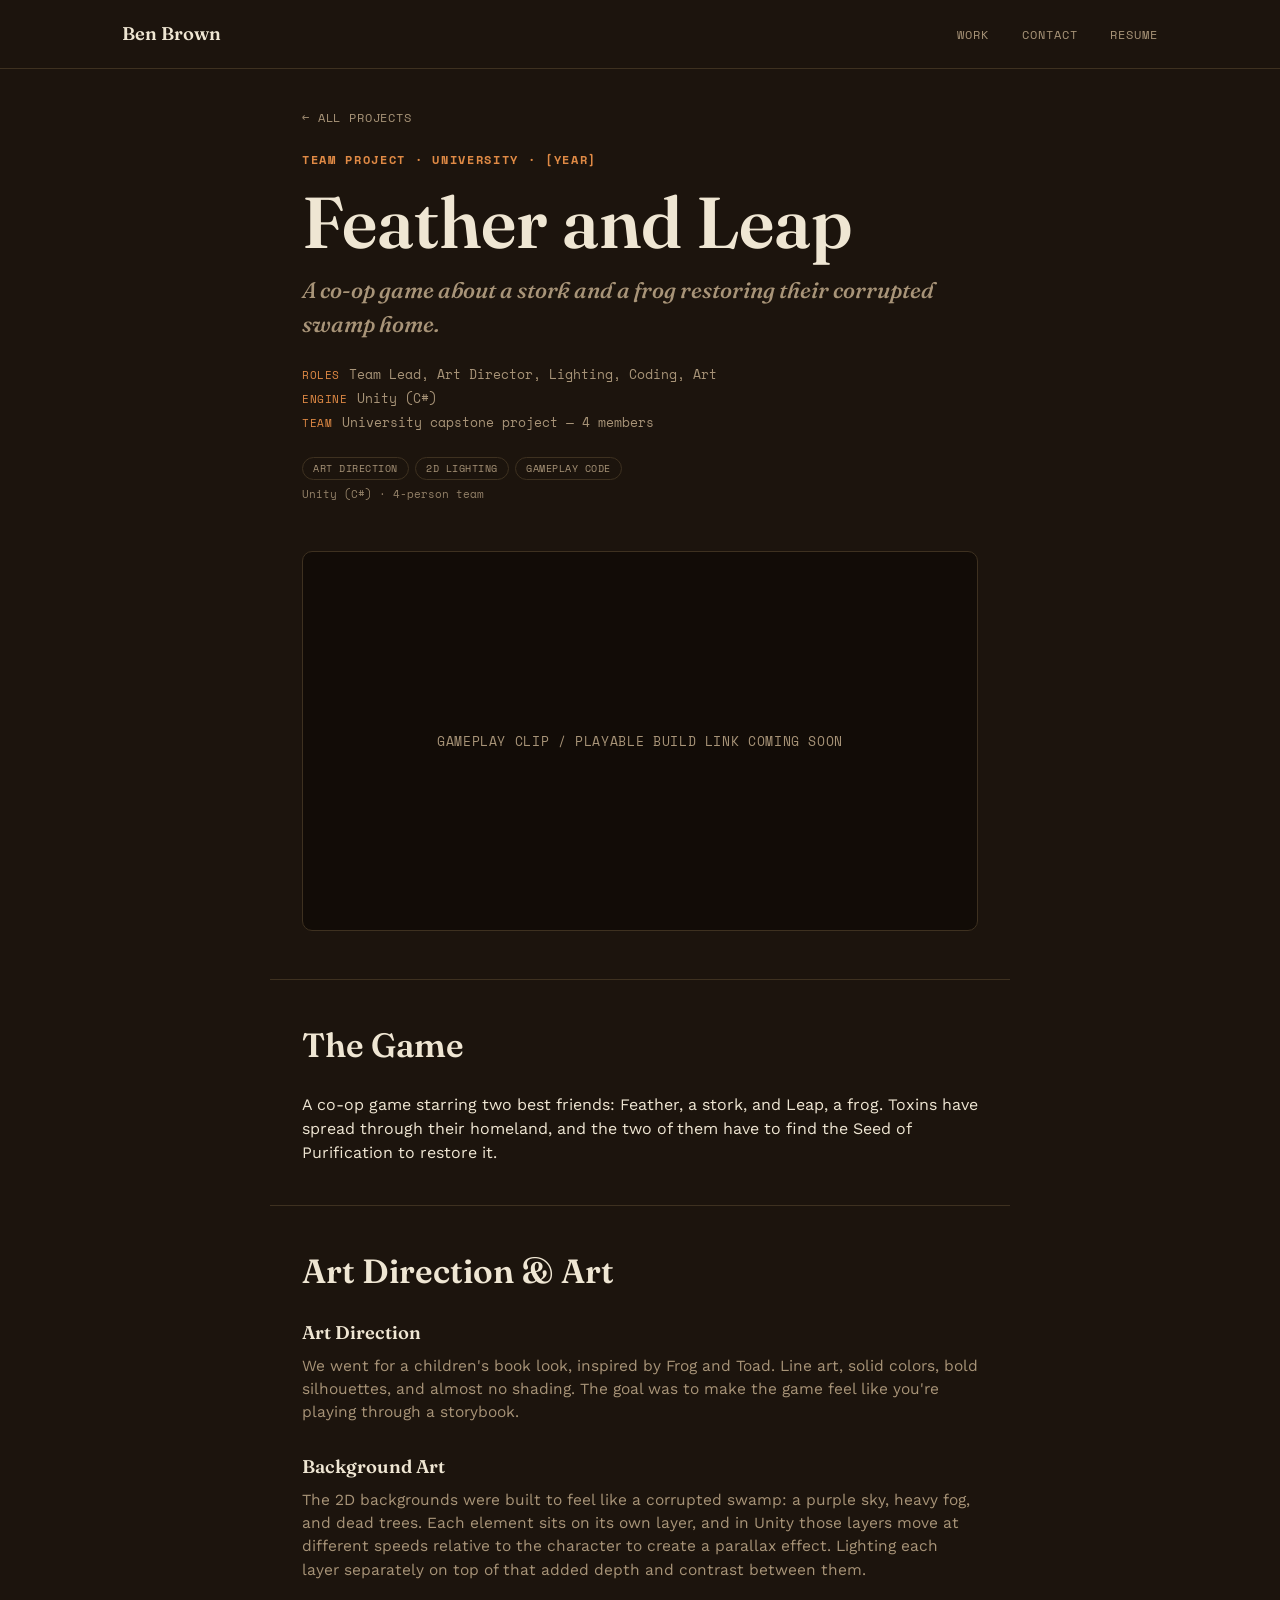
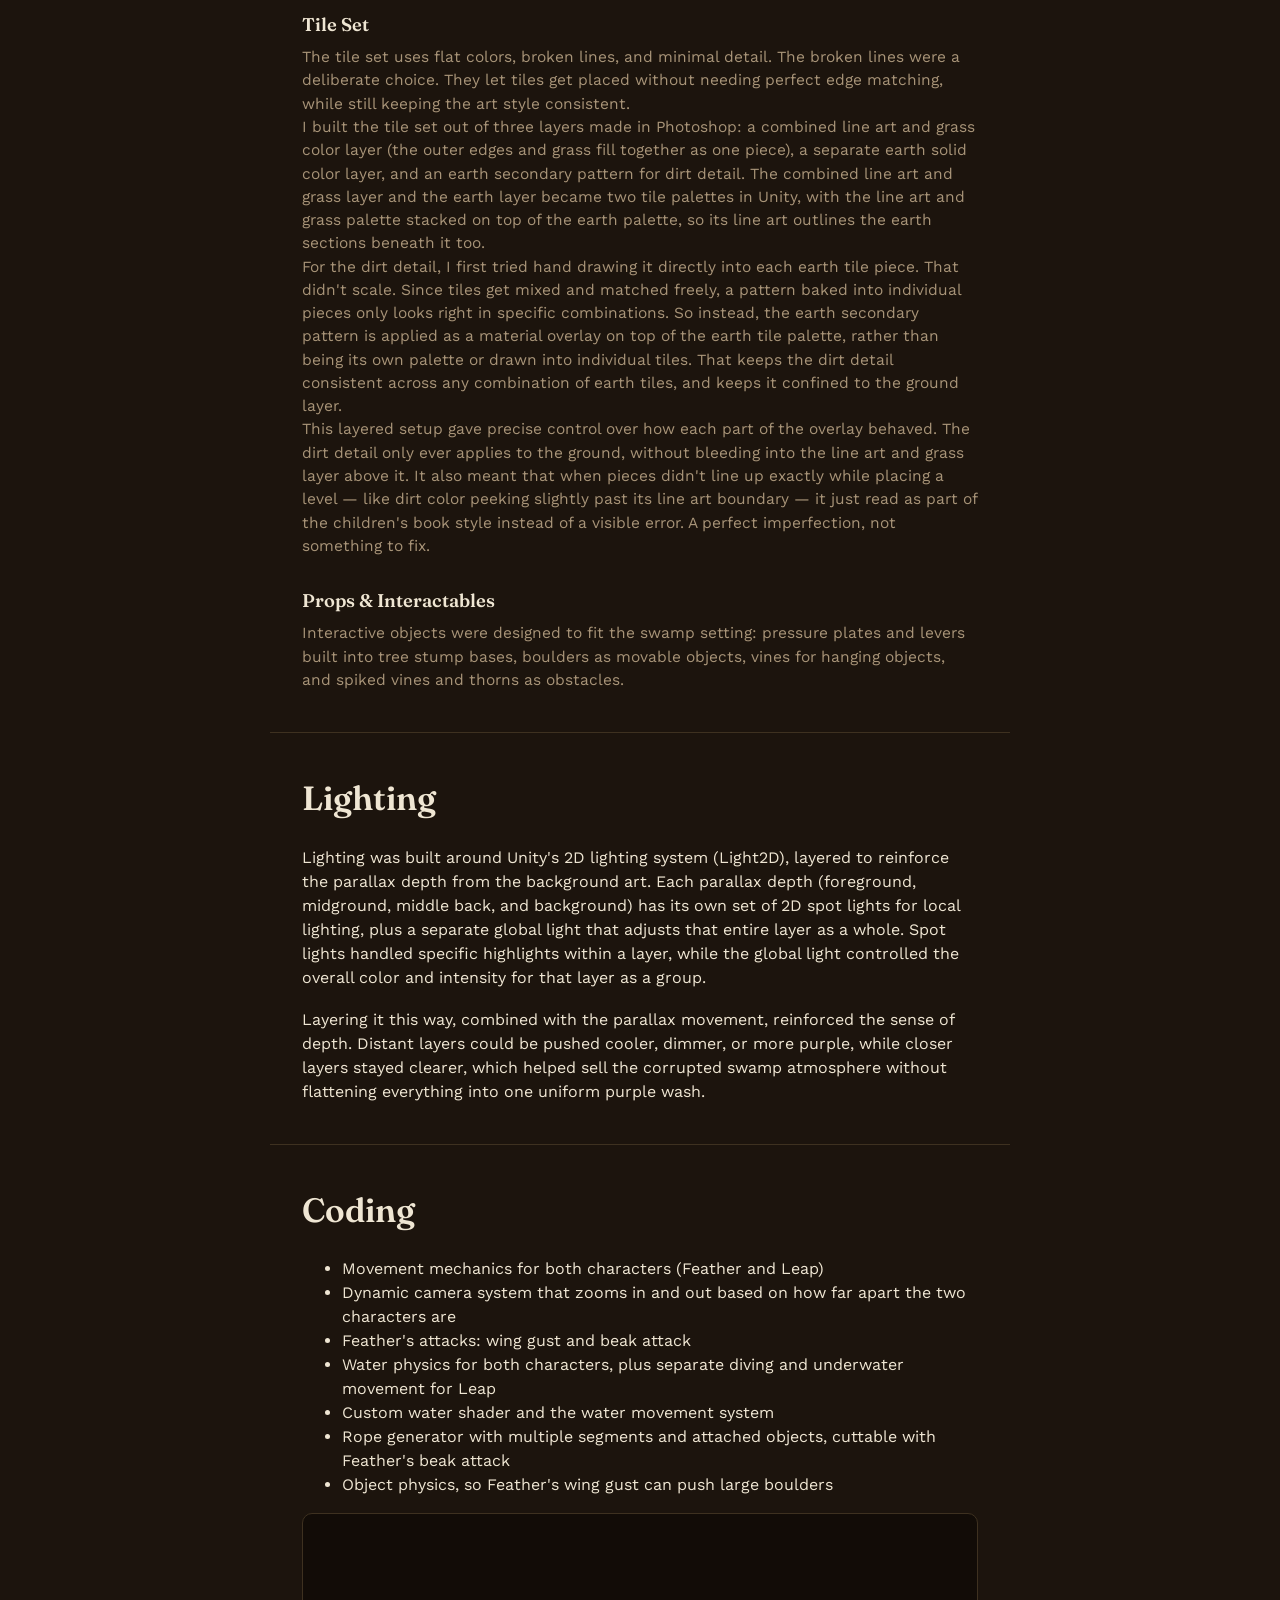
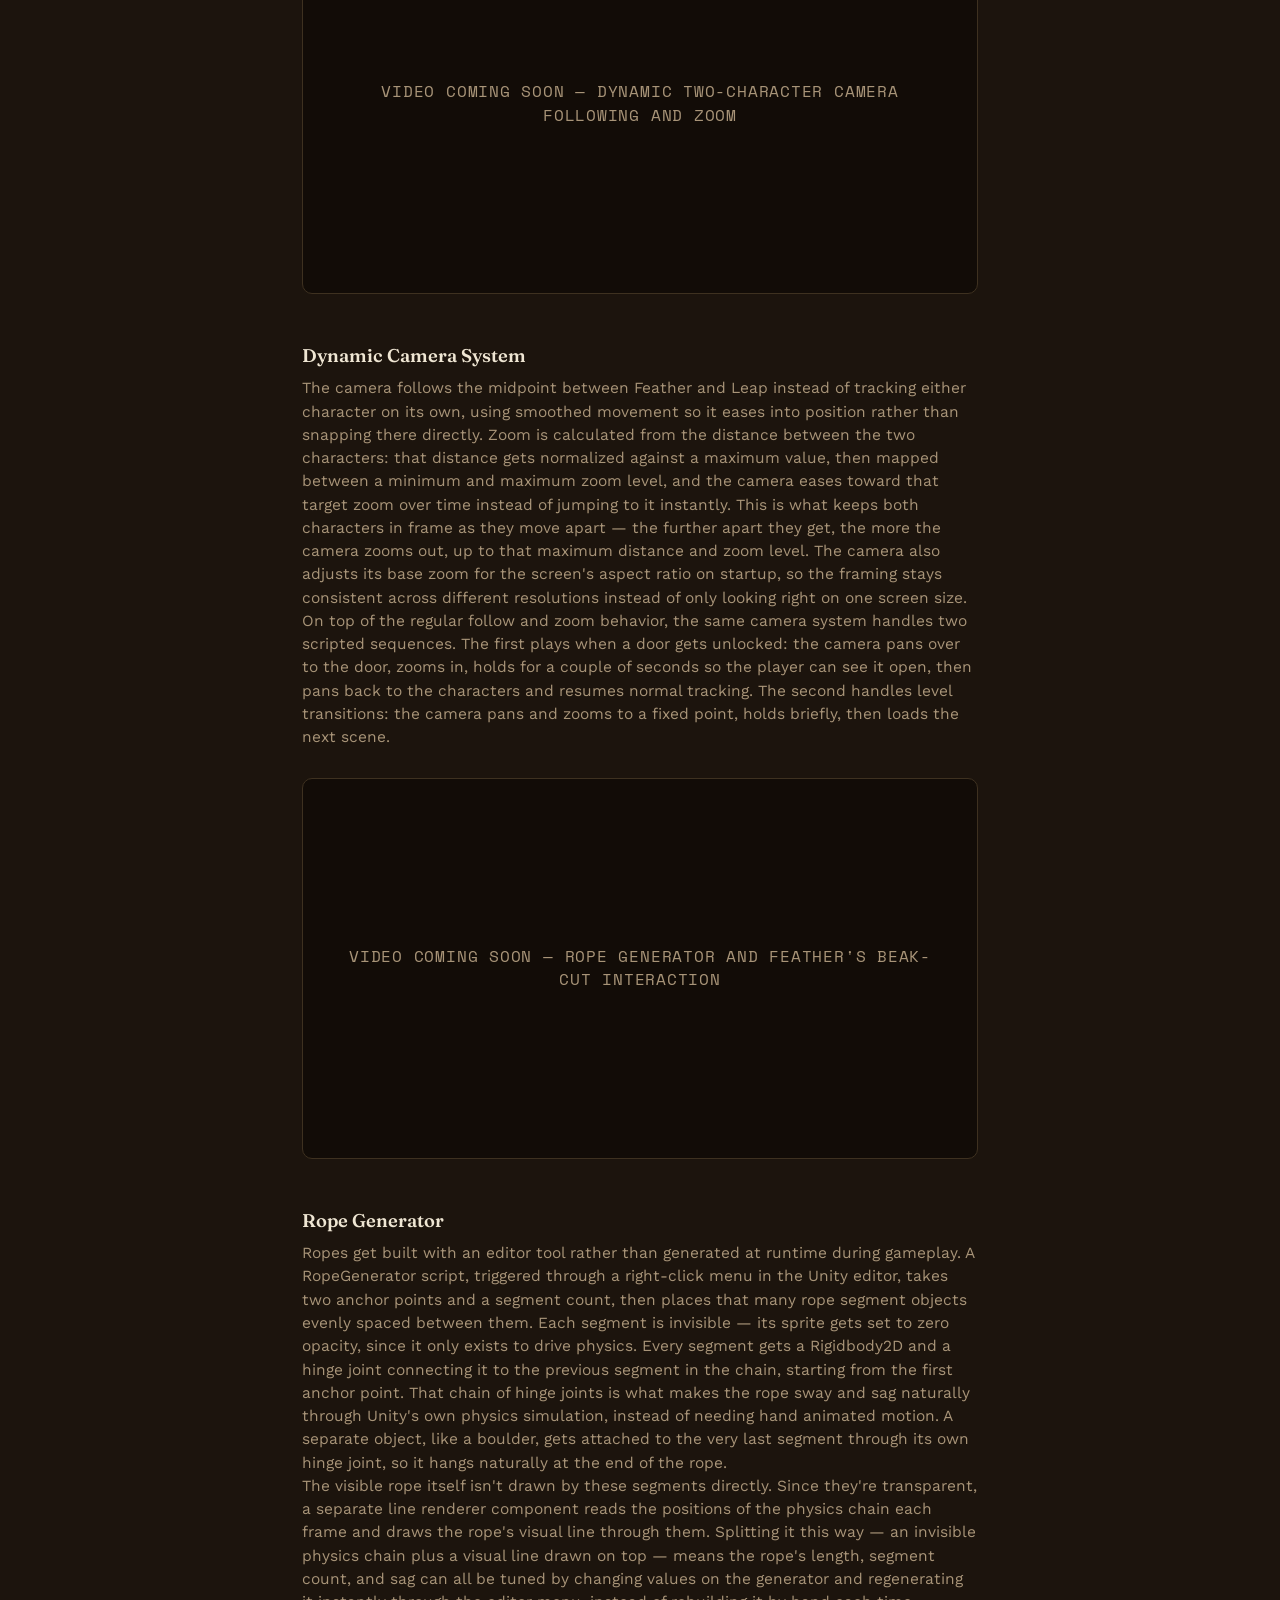
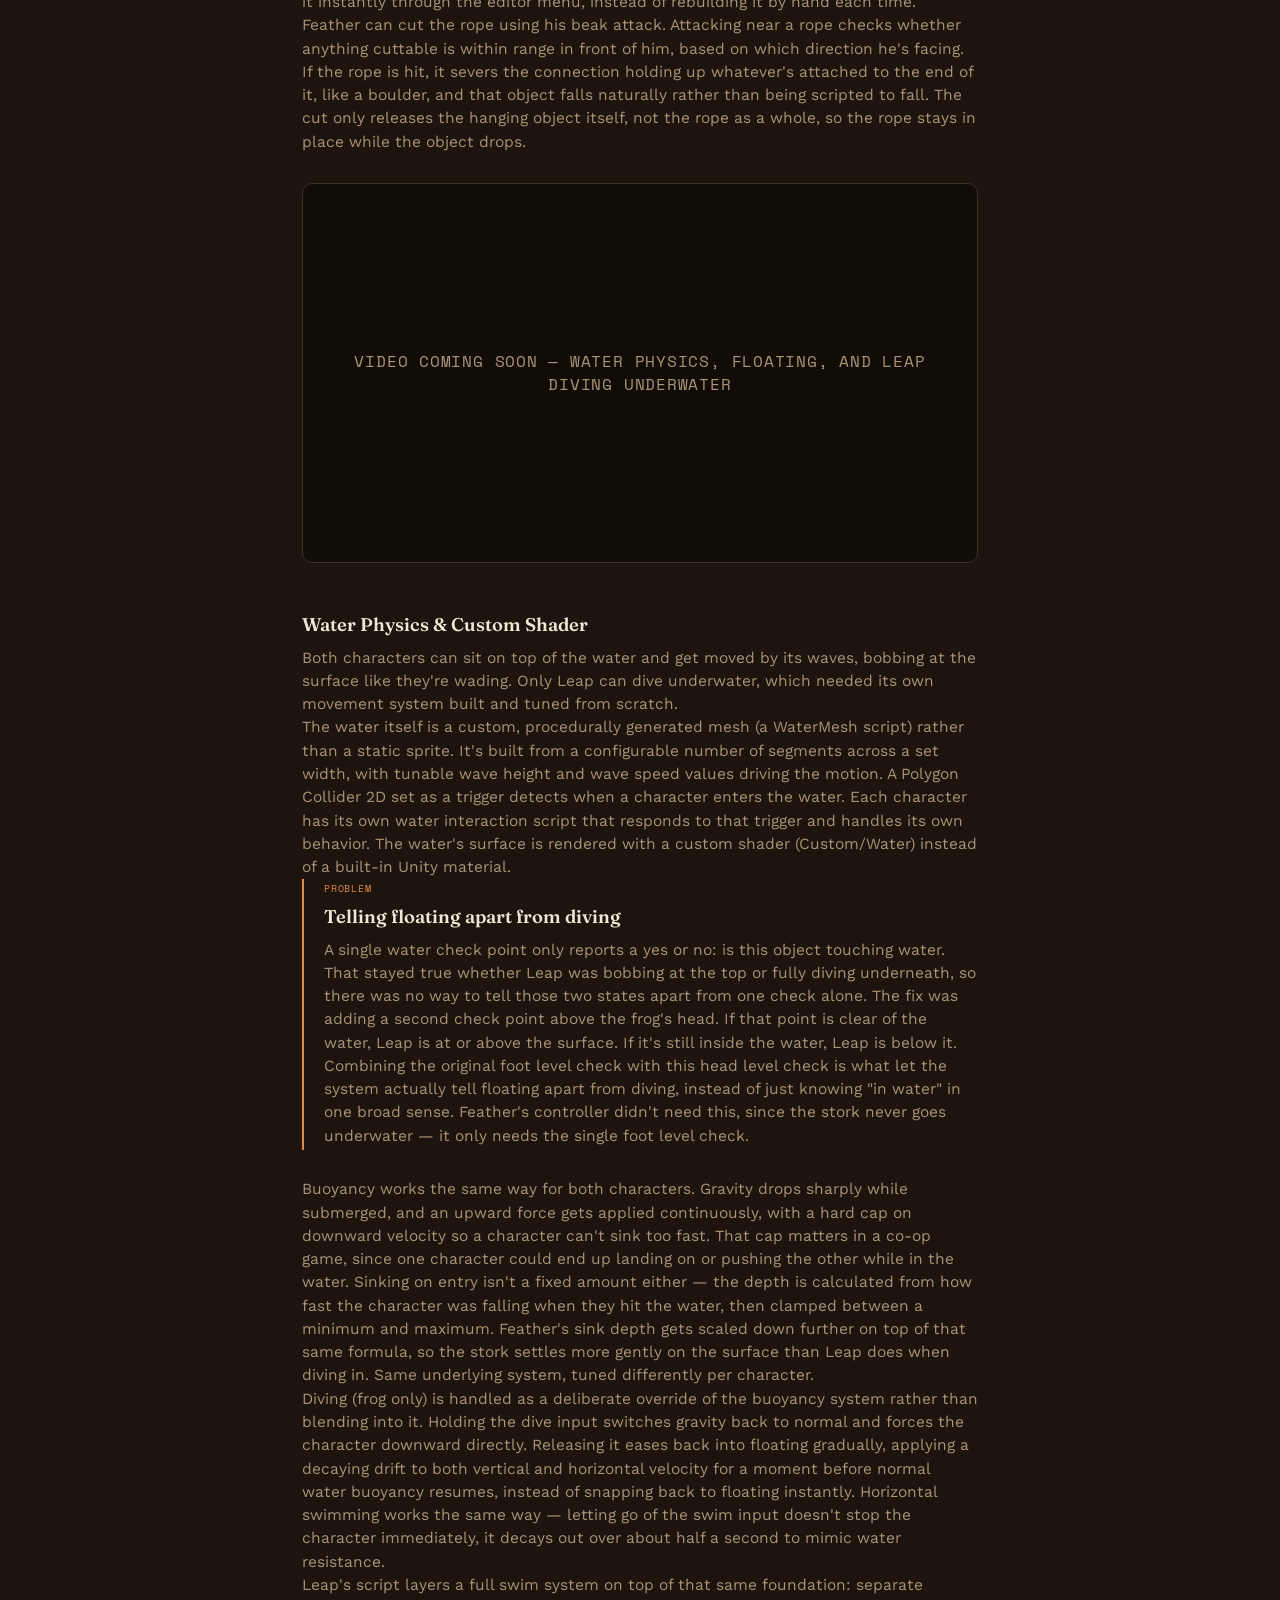
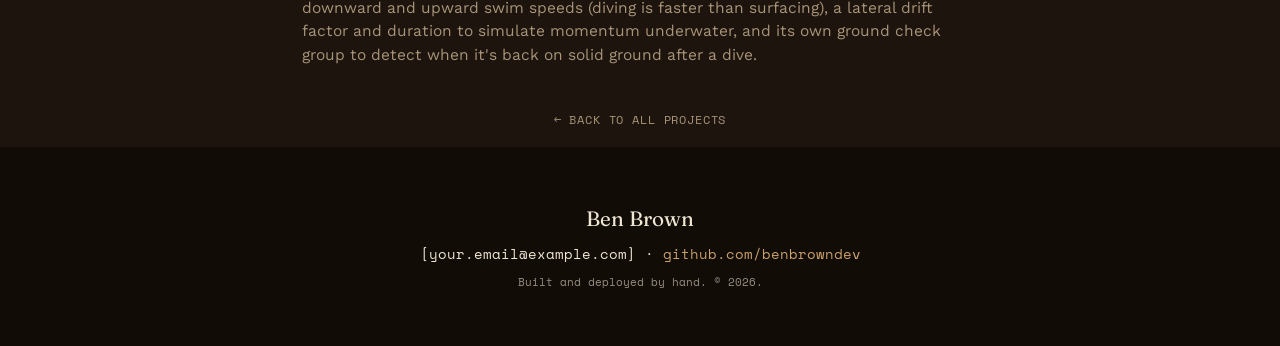
==== featherandleap.html @ 1c607684 "Add files via upload" ====
<!DOCTYPE html>
<html lang="en">
<head>
<meta charset="UTF-8">
<meta name="viewport" content="width=device-width, initial-scale=1.0">
<title>Feather and Leap — Ben Brown</title>
<meta name="description" content="Feather and Leap: a co-op university capstone project — art direction, 2D lighting, and gameplay systems including a custom water shader and rope physics.">
<meta name="color-scheme" content="light">

<link rel="preconnect" href="https://fonts.googleapis.com">
<link rel="preconnect" href="https://fonts.gstatic.com" crossorigin>
<link href="https://fonts.googleapis.com/css2?family=Fraunces:opsz,wght@9..144,300;9..144,500;9..144,600;9..144,900&family=Space+Mono:wght@400;700&family=Work+Sans:wght@400;500;600&display=swap" rel="stylesheet">
<link rel="stylesheet" href="styles.css">
</head>
<body>

<a class="skip-link" href="#main-content">Skip to content</a>

<header class="nav">
  <div class="nav-inner">
    <a class="nav-name" href="index.html">Ben Brown</a>
    <nav class="nav-links" aria-label="Primary">
      <a href="index.html#work">Work</a>
      <a href="#contact">Contact</a>
      <a href="resume.html">Resume</a>
    </nav>
  </div>
</header>

<main id="main-content">

  <a class="breadcrumb" href="index.html#work">← All Projects</a>

  <section class="project-header">
    <p class="eyebrow">Team Project · University · [Year]</p>
    <h1 class="project-title">Feather and Leap</h1>
    <p class="tagline">A co-op game about a stork and a frog restoring their corrupted swamp home.</p>

    <div class="role-meta">
      <p><span>Roles</span>Team Lead, Art Director, Lighting, Coding, Art</p>
      <p><span>Engine</span>Unity (C#)</p>
      <p><span>Team</span>University capstone project — 4 members</p>
    </div>

    <ul class="tags">
      <li>Art Direction</li><li>2D Lighting</li><li>Gameplay Code</li>
    </ul>
    <p class="tile-engine">Unity (C#) · 4-person team</p>
  </section>

  <div class="video-frame">
    <div class="frame-inner">
      <p>Gameplay clip / playable build link coming soon</p>
    </div>
  </div>

  <hr class="section-divider">

  <section class="content-section">
    <h2>The Game</h2>
    <p>A co-op game starring two best friends: Feather, a stork, and Leap, a frog. Toxins have spread through their homeland, and the two of them have to find the Seed of Purification to restore it.</p>
  </section>

  <hr class="section-divider">

  <section class="content-section">
    <h2>Art Direction &amp; Art</h2>

    <div class="subsection">
      <h3>Art Direction</h3>
      <p>We went for a children's book look, inspired by Frog and Toad. Line art, solid colors, bold silhouettes, and almost no shading. The goal was to make the game feel like you're playing through a storybook.</p>
    </div>

    <div class="subsection">
      <h3>Background Art</h3>
      <p>The 2D backgrounds were built to feel like a corrupted swamp: a purple sky, heavy fog, and dead trees. Each element sits on its own layer, and in Unity those layers move at different speeds relative to the character to create a parallax effect. Lighting each layer separately on top of that added depth and contrast between them.</p>
    </div>

    <div class="subsection">
      <h3>Tile Set</h3>
      <p>The tile set uses flat colors, broken lines, and minimal detail. The broken lines were a deliberate choice. They let tiles get placed without needing perfect edge matching, while still keeping the art style consistent.</p>
      <p>I built the tile set out of three layers made in Photoshop: a combined line art and grass color layer (the outer edges and grass fill together as one piece), a separate earth solid color layer, and an earth secondary pattern for dirt detail. The combined line art and grass layer and the earth layer became two tile palettes in Unity, with the line art and grass palette stacked on top of the earth palette, so its line art outlines the earth sections beneath it too.</p>
      <p>For the dirt detail, I first tried hand drawing it directly into each earth tile piece. That didn't scale. Since tiles get mixed and matched freely, a pattern baked into individual pieces only looks right in specific combinations. So instead, the earth secondary pattern is applied as a material overlay on top of the earth tile palette, rather than being its own palette or drawn into individual tiles. That keeps the dirt detail consistent across any combination of earth tiles, and keeps it confined to the ground layer.</p>
      <p>This layered setup gave precise control over how each part of the overlay behaved. The dirt detail only ever applies to the ground, without bleeding into the line art and grass layer above it. It also meant that when pieces didn't line up exactly while placing a level — like dirt color peeking slightly past its line art boundary — it just read as part of the children's book style instead of a visible error. A perfect imperfection, not something to fix.</p>
    </div>

    <div class="subsection">
      <h3>Props &amp; Interactables</h3>
      <p>Interactive objects were designed to fit the swamp setting: pressure plates and levers built into tree stump bases, boulders as movable objects, vines for hanging objects, and spiked vines and thorns as obstacles.</p>
    </div>
  </section>

  <hr class="section-divider">

  <section class="content-section">
    <h2>Lighting</h2>
    <p>Lighting was built around Unity's 2D lighting system (Light2D), layered to reinforce the parallax depth from the background art. Each parallax depth (foreground, midground, middle back, and background) has its own set of 2D spot lights for local lighting, plus a separate global light that adjusts that entire layer as a whole. Spot lights handled specific highlights within a layer, while the global light controlled the overall color and intensity for that layer as a group.</p>
    <p>Layering it this way, combined with the parallax movement, reinforced the sense of depth. Distant layers could be pushed cooler, dimmer, or more purple, while closer layers stayed clearer, which helped sell the corrupted swamp atmosphere without flattening everything into one uniform purple wash.</p>
  </section>

  <hr class="section-divider">

  <section class="content-section">
    <h2>Coding</h2>
    <ul>
      <li>Movement mechanics for both characters (Feather and Leap)</li>
      <li>Dynamic camera system that zooms in and out based on how far apart the two characters are</li>
      <li>Feather's attacks: wing gust and beak attack</li>
      <li>Water physics for both characters, plus separate diving and underwater movement for Leap</li>
      <li>Custom water shader and the water movement system</li>
      <li>Rope generator with multiple segments and attached objects, cuttable with Feather's beak attack</li>
      <li>Object physics, so Feather's wing gust can push large boulders</li>
    </ul>

    <div class="subsection">
      <div class="video-frame" style="padding:0;">
        <div class="frame-inner">
          <p>Video coming soon — dynamic two-character camera following and zoom</p>
        </div>
      </div>
      <h3>Dynamic Camera System</h3>
      <p>The camera follows the midpoint between Feather and Leap instead of tracking either character on its own, using smoothed movement so it eases into position rather than snapping there directly. Zoom is calculated from the distance between the two characters: that distance gets normalized against a maximum value, then mapped between a minimum and maximum zoom level, and the camera eases toward that target zoom over time instead of jumping to it instantly. This is what keeps both characters in frame as they move apart — the further apart they get, the more the camera zooms out, up to that maximum distance and zoom level. The camera also adjusts its base zoom for the screen's aspect ratio on startup, so the framing stays consistent across different resolutions instead of only looking right on one screen size.</p>
      <p>On top of the regular follow and zoom behavior, the same camera system handles two scripted sequences. The first plays when a door gets unlocked: the camera pans over to the door, zooms in, holds for a couple of seconds so the player can see it open, then pans back to the characters and resumes normal tracking. The second handles level transitions: the camera pans and zooms to a fixed point, holds briefly, then loads the next scene.</p>
    </div>

    <div class="subsection">
      <div class="video-frame" style="padding:0;">
        <div class="frame-inner">
          <p>Video coming soon — rope generator and Feather's beak-cut interaction</p>
        </div>
      </div>
      <h3>Rope Generator</h3>
      <p>Ropes get built with an editor tool rather than generated at runtime during gameplay. A RopeGenerator script, triggered through a right-click menu in the Unity editor, takes two anchor points and a segment count, then places that many rope segment objects evenly spaced between them. Each segment is invisible — its sprite gets set to zero opacity, since it only exists to drive physics. Every segment gets a Rigidbody2D and a hinge joint connecting it to the previous segment in the chain, starting from the first anchor point. That chain of hinge joints is what makes the rope sway and sag naturally through Unity's own physics simulation, instead of needing hand animated motion. A separate object, like a boulder, gets attached to the very last segment through its own hinge joint, so it hangs naturally at the end of the rope.</p>
      <p>The visible rope itself isn't drawn by these segments directly. Since they're transparent, a separate line renderer component reads the positions of the physics chain each frame and draws the rope's visual line through them. Splitting it this way — an invisible physics chain plus a visual line drawn on top — means the rope's length, segment count, and sag can all be tuned by changing values on the generator and regenerating it instantly through the editor menu, instead of rebuilding it by hand each time.</p>
      <p>Feather can cut the rope using his beak attack. Attacking near a rope checks whether anything cuttable is within range in front of him, based on which direction he's facing. If the rope is hit, it severs the connection holding up whatever's attached to the end of it, like a boulder, and that object falls naturally rather than being scripted to fall. The cut only releases the hanging object itself, not the rope as a whole, so the rope stays in place while the object drops.</p>
    </div>

    <div class="subsection">
      <div class="video-frame" style="padding:0;">
        <div class="frame-inner">
          <p>Video coming soon — water physics, floating, and Leap diving underwater</p>
        </div>
      </div>
      <h3>Water Physics &amp; Custom Shader</h3>
      <p>Both characters can sit on top of the water and get moved by its waves, bobbing at the surface like they're wading. Only Leap can dive underwater, which needed its own movement system built and tuned from scratch.</p>
      <p>The water itself is a custom, procedurally generated mesh (a WaterMesh script) rather than a static sprite. It's built from a configurable number of segments across a set width, with tunable wave height and wave speed values driving the motion. A Polygon Collider 2D set as a trigger detects when a character enters the water. Each character has its own water interaction script that responds to that trigger and handles its own behavior. The water's surface is rendered with a custom shader (Custom/Water) instead of a built-in Unity material.</p>

      <div class="bug-block">
        <span class="bug-tag">Problem</span>
        <h3>Telling floating apart from diving</h3>
        <p>A single water check point only reports a yes or no: is this object touching water. That stayed true whether Leap was bobbing at the top or fully diving underneath, so there was no way to tell those two states apart from one check alone. The fix was adding a second check point above the frog's head. If that point is clear of the water, Leap is at or above the surface. If it's still inside the water, Leap is below it. Combining the original foot level check with this head level check is what let the system actually tell floating apart from diving, instead of just knowing "in water" in one broad sense. Feather's controller didn't need this, since the stork never goes underwater — it only needs the single foot level check.</p>
      </div>

      <p>Buoyancy works the same way for both characters. Gravity drops sharply while submerged, and an upward force gets applied continuously, with a hard cap on downward velocity so a character can't sink too fast. That cap matters in a co-op game, since one character could end up landing on or pushing the other while in the water. Sinking on entry isn't a fixed amount either — the depth is calculated from how fast the character was falling when they hit the water, then clamped between a minimum and maximum. Feather's sink depth gets scaled down further on top of that same formula, so the stork settles more gently on the surface than Leap does when diving in. Same underlying system, tuned differently per character.</p>
      <p>Diving (frog only) is handled as a deliberate override of the buoyancy system rather than blending into it. Holding the dive input switches gravity back to normal and forces the character downward directly. Releasing it eases back into floating gradually, applying a decaying drift to both vertical and horizontal velocity for a moment before normal water buoyancy resumes, instead of snapping back to floating instantly. Horizontal swimming works the same way — letting go of the swim input doesn't stop the character immediately, it decays out over about half a second to mimic water resistance.</p>
      <p>Leap's script layers a full swim system on top of that same foundation: separate downward and upward swim speeds (diving is faster than surfacing), a lateral drift factor and duration to simulate momentum underwater, and its own ground check group to detect when it's back on solid ground after a dive.</p>
    </div>
  </section>

  <nav class="footer-nav">
    <a href="index.html#work">← Back to all projects</a>
  </nav>

</main>

<footer id="contact">
  <p class="footer-name">Ben Brown</p>
  <p class="footer-contact">[your.email@example.com] · <a href="https://github.com/benbrowndev">github.com/benbrowndev</a></p>
  <p class="footer-meta">Built and deployed by hand. © 2026.</p>
</footer>

</body>
</html>
---- styles.css ----
:root{
    --bg:#1C140D;
    --bg-deep:#120C07;
    --ink:#EFE6D3;
    --ink-soft:#A89478;
    --card:#2A2014;
    --line:#3E3120;
    --accent:#E08A45;
    --accent-soft:#C9A06C;
    --glow:#5FE3EC;
  }

  *{box-sizing:border-box;}
  html{-webkit-font-smoothing:antialiased;}
  @media (prefers-reduced-motion:no-preference){ html{scroll-behavior:smooth;} }

  body{
    margin:0;
    background:var(--bg);
    color:var(--ink);
    font-family:'Work Sans',sans-serif;
    line-height:1.5;
  }

  a{color:inherit;}
  a:focus-visible, button:focus-visible{
    outline:2px solid var(--accent);
    outline-offset:3px;
    border-radius:2px;
  }

  .skip-link{
    position:absolute;
    left:-999px;
    top:auto;
    background:var(--accent);
    color:var(--bg-deep);
    padding:.6rem 1rem;
    z-index:999;
    font-family:'Space Mono',monospace;
    font-size:.8rem;
    text-decoration:none;
    border-radius:4px;
  }
  .skip-link:focus{ left:1rem; top:1rem; }

  /* ---------- nav ---------- */
  header.nav{
    position:sticky;
    top:0;
    background:var(--bg);
    border-bottom:1px solid var(--line);
    z-index:50;
  }
  .nav-inner{
    max-width:1100px;
    margin:0 auto;
    padding:1.25rem 2rem;
    display:flex;
    align-items:center;
    justify-content:space-between;
  }
  .nav-name{
    font-family:'Fraunces',serif;
    font-weight:600;
    font-size:1.15rem;
    text-decoration:none;
    color:var(--ink);
  }
  .nav-links a{
    font-family:'Space Mono',monospace;
    font-size:.72rem;
    text-transform:uppercase;
    letter-spacing:.08em;
    text-decoration:none;
    color:var(--ink-soft);
    margin-left:1.75rem;
    padding-bottom:3px;
    border-bottom:1px solid transparent;
    transition:border-color .2s,color .2s;
  }
  .nav-links a:hover{ color:var(--ink); border-color:var(--accent); }

  /* ---------- hero ---------- */
  .hero{
    max-width:1100px;
    margin:0 auto;
    padding:6rem 2rem 4rem;
  }
  .eyebrow{
    font-family:'Space Mono',monospace;
    font-weight:700;
    text-transform:uppercase;
    letter-spacing:.14em;
    font-size:.75rem;
    color:var(--accent);
    margin:0 0 1.1rem;
  }
  .hero h1{
    font-family:'Fraunces',serif;
    font-weight:600;
    font-size:clamp(3rem,9vw,6.5rem);
    line-height:.96;
    letter-spacing:-.01em;
    margin:0;
  }
  .bio{
    max-width:38ch;
    font-size:clamp(1rem,1.3vw,1.15rem);
    color:var(--ink);
    margin:1.6rem 0 1.4rem;
  }
  .stat-line{
    font-family:'Space Mono',monospace;
    font-size:.85rem;
    letter-spacing:.03em;
    color:var(--ink-soft);
  }
  .stat-line span{ color:var(--accent); margin:0 .5em; }

  .resume-btn{
    display:inline-block;
    margin-top:1.9rem;
    padding:.7rem 1.6rem;
    font-family:'Space Mono',monospace;
    font-size:.78rem;
    text-transform:uppercase;
    letter-spacing:.08em;
    color:var(--ink);
    border:1px solid var(--accent);
    border-radius:999px;
    text-decoration:none;
    transition:background .2s ease, color .2s ease;
  }
  .resume-btn:hover{
    background:var(--accent);
    color:var(--bg-deep);
  }

  .divider{
    max-width:1100px;
    margin:0 auto;
    border:none;
    border-top:1px solid var(--line);
  }

  @media (prefers-reduced-motion:no-preference){
    .eyebrow,.hero h1,.bio,.stat-line,.resume-btn{ animation:heroIn .7s ease both; }
    .eyebrow{ animation-delay:0s; }
    .hero h1{ animation-delay:.08s; }
    .bio{ animation-delay:.16s; }
    .stat-line{ animation-delay:.24s; }
    .resume-btn{ animation-delay:.32s; }
  }
  @keyframes heroIn{
    from{ opacity:0; transform:translateY(14px); }
    to{ opacity:1; transform:none; }
  }

  /* ---------- work / grid ---------- */
  section.work{
    max-width:1100px;
    margin:0 auto;
    padding:2rem 2rem 6rem;
  }
  section.work h2{
    font-family:'Fraunces',serif;
    font-weight:600;
    font-size:clamp(2rem,4vw,2.75rem);
    margin:0 0 2rem;
  }
  .grid{
    display:grid;
    grid-template-columns:repeat(3,1fr);
    gap:2rem;
  }
  @media (max-width:980px){ .grid{ grid-template-columns:repeat(2,1fr); } }
  @media (max-width:620px){
    .grid{ grid-template-columns:1fr; }
    .hero{ padding:4rem 1.25rem 2.5rem; }
    section.work{ padding:1rem 1.25rem 4rem; }
    .nav-inner{ padding:1rem 1.25rem; }
    .nav-links a{ margin-left:1.1rem; }
  }

  .tile{
    background:var(--card);
    border:1px solid var(--line);
    border-radius:14px;
    overflow:hidden;
    display:flex;
    flex-direction:column;
    text-decoration:none;
    color:inherit;
    transition:transform .25s ease, box-shadow .25s ease, border-color .25s ease;
  }
  .tile:visited{ color:inherit; }
  .tile:focus-visible{ outline:2px solid var(--accent); outline-offset:3px; }
  .tile:hover, .tile:focus-within{
    transform:translateY(-6px);
    border-color:var(--accent);
    box-shadow:0 18px 32px rgba(0,0,0,.55);
  }

  .tile-media{
    position:relative;
    aspect-ratio:4/3;
    display:flex;
    align-items:center;
    justify-content:center;
  }
  .tile-icon{ width:42px; height:42px; color:var(--ink-soft); opacity:.55; }
  .tile-media img{
    width:100%;
    height:100%;
    object-fit:cover;
    display:block;
  }

  .media-physics{ background:linear-gradient(135deg,#3A2A1C,#221710); }
  .media-rig{ background:linear-gradient(135deg,#352618,#1F1610); }
  .media-light{ background:linear-gradient(135deg,#3D2C1A,#231810); }
  .media-grid{ background:linear-gradient(135deg,#332414,#1E150E); }
  .media-team{ background:linear-gradient(135deg,#3A2A18,#211710); }
  .media-spark{ background:linear-gradient(135deg,#352719,#1F1610); }

  .media-sonara{ background:#0A0807; }
  .glow-orb{
    width:90px; height:90px;
    border-radius:50%;
    background:var(--glow);
    filter:blur(18px);
    opacity:.75;
    box-shadow:0 0 60px 12px var(--glow);
  }
  @media (prefers-reduced-motion:no-preference){
    .glow-orb{ animation:glowPulse 4s ease-in-out infinite; }
  }
  @keyframes glowPulse{
    0%,100%{ opacity:.65; transform:scale(1); }
    50%{ opacity:1; transform:scale(1.08); }
  }

  .badge{
    position:absolute;
    top:12px; left:12px;
    font-family:'Space Mono',monospace;
    font-size:.65rem;
    text-transform:uppercase;
    letter-spacing:.08em;
    padding:4px 10px;
    border-radius:999px;
    border:1px solid var(--line);
    background:var(--card);
    color:var(--ink-soft);
  }
  .badge-glow{
    border-color:var(--glow);
    color:var(--glow);
    background:rgba(10,10,10,.4);
    text-shadow:0 0 8px var(--glow);
  }
  .badge-inline{
    position:static;
    display:inline-block;
    vertical-align:middle;
    margin-left:.75rem;
  }

  .tile-body{
    padding:1.25rem 1.4rem 1.5rem;
    display:flex;
    flex-direction:column;
    gap:.5rem;
    flex:1;
  }
  .tile-meta{
    font-family:'Space Mono',monospace;
    font-size:.7rem;
    text-transform:uppercase;
    letter-spacing:.07em;
    color:var(--accent);
    margin:0;
  }
  .tile-title{
    font-family:'Fraunces',serif;
    font-weight:600;
    font-size:1.4rem;
    margin:0;
  }
  .tile-desc{
    font-size:.92rem;
    color:var(--ink-soft);
    margin:0;
    flex:1;
  }
  .tags{
    display:flex;
    flex-wrap:wrap;
    gap:.4rem;
    list-style:none;
    margin:.2rem 0 0;
    padding:0;
  }
  .tags li{
    font-family:'Space Mono',monospace;
    font-size:.64rem;
    text-transform:uppercase;
    letter-spacing:.05em;
    border:1px solid var(--line);
    border-radius:999px;
    padding:3px 10px;
    color:var(--ink-soft);
  }
  .tile-engine{
    font-family:'Space Mono',monospace;
    font-size:.7rem;
    color:var(--ink-soft);
    opacity:.85;
    margin:.2rem 0 0;
  }

  /* ---------- footer ---------- */
  footer{
    background:var(--bg-deep);
    color:var(--ink);
    text-align:center;
    padding:3.5rem 2rem;
  }
  .footer-name{
    font-family:'Fraunces',serif;
    font-size:1.3rem;
    margin:0 0 .6rem;
  }
  .footer-contact{
    font-family:'Space Mono',monospace;
    font-size:.85rem;
    margin:0 0 .6rem;
  }
  .footer-contact a{ color:var(--accent-soft); text-decoration:none; border-bottom:1px solid transparent; }
  .footer-contact a:hover{ border-color:var(--accent-soft); }
  .footer-meta{
    font-family:'Space Mono',monospace;
    font-size:.7rem;
    opacity:.6;
    margin:0;
  }

  /* ---------- project pages ---------- */
  .breadcrumb{
    display:block;
    max-width:740px;
    margin:0 auto;
    padding:2.5rem 2rem 0;
    font-family:'Space Mono',monospace;
    font-size:.75rem;
    text-transform:uppercase;
    letter-spacing:.07em;
    color:var(--ink-soft);
    text-decoration:none;
  }
  .breadcrumb:hover{ color:var(--accent); }

  .project-header{
    max-width:740px;
    margin:0 auto;
    padding:1.5rem 2rem 3rem;
  }
  .project-title{
    font-family:'Fraunces',serif;
    font-weight:600;
    font-size:clamp(2.6rem,7vw,4.5rem);
    line-height:1;
    margin:.6rem 0 1rem;
  }
  .tagline{
    font-family:'Fraunces',serif;
    font-style:italic;
    font-weight:500;
    font-size:clamp(1.1rem,2vw,1.4rem);
    color:var(--ink-soft);
    margin:0 0 1.5rem;
    max-width:50ch;
  }
  .project-intro p{
    font-size:1rem;
    color:var(--ink);
    max-width:65ch;
    margin:0 0 1rem;
  }
  .project-intro p:last-child{ margin-bottom:0; }
  .project-header .tags{ margin-top:1.1rem; }
  .project-header .tile-engine{ margin-top:.4rem; }

  .video-frame{
    max-width:740px;
    margin:0 auto 3rem;
    padding:0 2rem;
  }
  .frame-inner{
    aspect-ratio:16/9;
    background:var(--bg-deep);
    border:1px solid var(--line);
    border-radius:10px;
    display:flex;
    align-items:center;
    justify-content:center;
    text-align:center;
    padding:2rem;
    overflow:hidden;
  }
  .frame-inner p{
    font-family:'Space Mono',monospace;
    font-size:.8rem;
    text-transform:uppercase;
    letter-spacing:.05em;
    color:var(--ink-soft);
    margin:0;
  }
  .frame-inner iframe{
    width:100%;
    height:100%;
    border:none;
  }

  .section-divider{
    max-width:740px;
    margin:0 auto;
    border:none;
    border-top:1px solid var(--line);
  }

  .content-section{
    max-width:740px;
    margin:0 auto;
    padding:2.5rem 2rem;
  }
  .content-section h2{
    font-family:'Fraunces',serif;
    font-weight:600;
    font-size:clamp(1.6rem,3vw,2.1rem);
    margin:0 0 1.4rem;
  }
  .content-section p{
    font-size:1rem;
    color:var(--ink);
    margin:0 0 1.1rem;
  }
  .content-section p:last-child{ margin-bottom:0; }

  .subsection{ margin:0 0 1.8rem; }
  .subsection:last-child{ margin-bottom:0; }
  .subsection h3{
    font-family:'Fraunces',serif;
    font-weight:600;
    font-size:1.15rem;
    margin:0 0 .5rem;
  }
  .subsection p{
    font-size:.97rem;
    color:var(--ink-soft);
    margin:0;
  }
  .subsection ul{
    margin:.6rem 0 0;
    padding-left:1.2rem;
  }
  .subsection ul li{
    font-size:.97rem;
    color:var(--ink-soft);
    margin-bottom:.4rem;
  }
  .subsection ul li:last-child{ margin-bottom:0; }
  .subsection ul li strong{ color:var(--ink); }

  .role-meta{
    display:flex;
    flex-direction:column;
    gap:.3rem;
    margin:1rem 0 1.5rem;
  }
  .role-meta p{
    margin:0;
    font-family:'Space Mono',monospace;
    font-size:.8rem;
    color:var(--ink-soft);
  }
  .role-meta span{
    color:var(--accent);
    text-transform:uppercase;
    letter-spacing:.05em;
    font-size:.7rem;
    margin-right:.6rem;
  }

  .diagram-frame{
    background:var(--bg-deep);
    border:1px solid var(--line);
    border-radius:10px;
    padding:1.5rem;
    margin:1.4rem 0;
    display:flex;
    justify-content:center;
  }
  .diagram-frame svg{ max-width:100%; height:auto; }

  .content-figure{
    margin:1.4rem 0;
  }
  .content-figure img{
    display:block;
    width:100%;
    border:1px solid var(--line);
    border-radius:10px;
  }
  .content-figure figcaption{
    font-family:'Space Mono',monospace;
    font-size:.75rem;
    color:var(--ink-soft);
    margin-top:.6rem;
    line-height:1.5;
  }
  .hero-image{
    display:block;
    width:100%;
    border-radius:10px;
  }

  .bug-block{
    border-left:2px solid var(--accent);
    padding:.1rem 0 .1rem 1.25rem;
    margin:0 0 1.8rem;
  }
  .bug-block:last-child{ margin-bottom:0; }
  .bug-tag{
    display:block;
    font-family:'Space Mono',monospace;
    font-size:.65rem;
    text-transform:uppercase;
    letter-spacing:.08em;
    color:var(--accent);
    margin:0 0 .4rem;
  }
  .bug-block h3{
    font-family:'Fraunces',serif;
    font-weight:600;
    font-size:1.15rem;
    margin:0 0 .5rem;
  }
  .bug-block p{
    font-size:.97rem;
    color:var(--ink-soft);
    margin:0;
  }

  .decision-block{
    background:var(--card);
    border:1px solid var(--line);
    border-radius:10px;
    padding:1.5rem 1.75rem;
  }
  .decision-block p{ font-size:.97rem; color:var(--ink-soft); margin:0 0 .9rem; }
  .decision-block p:last-child{ margin-bottom:0; }

  .footer-nav{
    max-width:740px;
    margin:0 auto;
    padding:0 2rem 1rem;
    text-align:center;
  }
  .footer-nav a{
    font-family:'Space Mono',monospace;
    font-size:.75rem;
    text-transform:uppercase;
    letter-spacing:.07em;
    color:var(--ink-soft);
    text-decoration:none;
  }
  .footer-nav a:hover{ color:var(--accent); }

  @media (max-width:620px){
    .breadcrumb,.project-header,.video-frame,.content-section,.footer-nav{
      padding-left:1.25rem;
      padding-right:1.25rem;
    }
  }
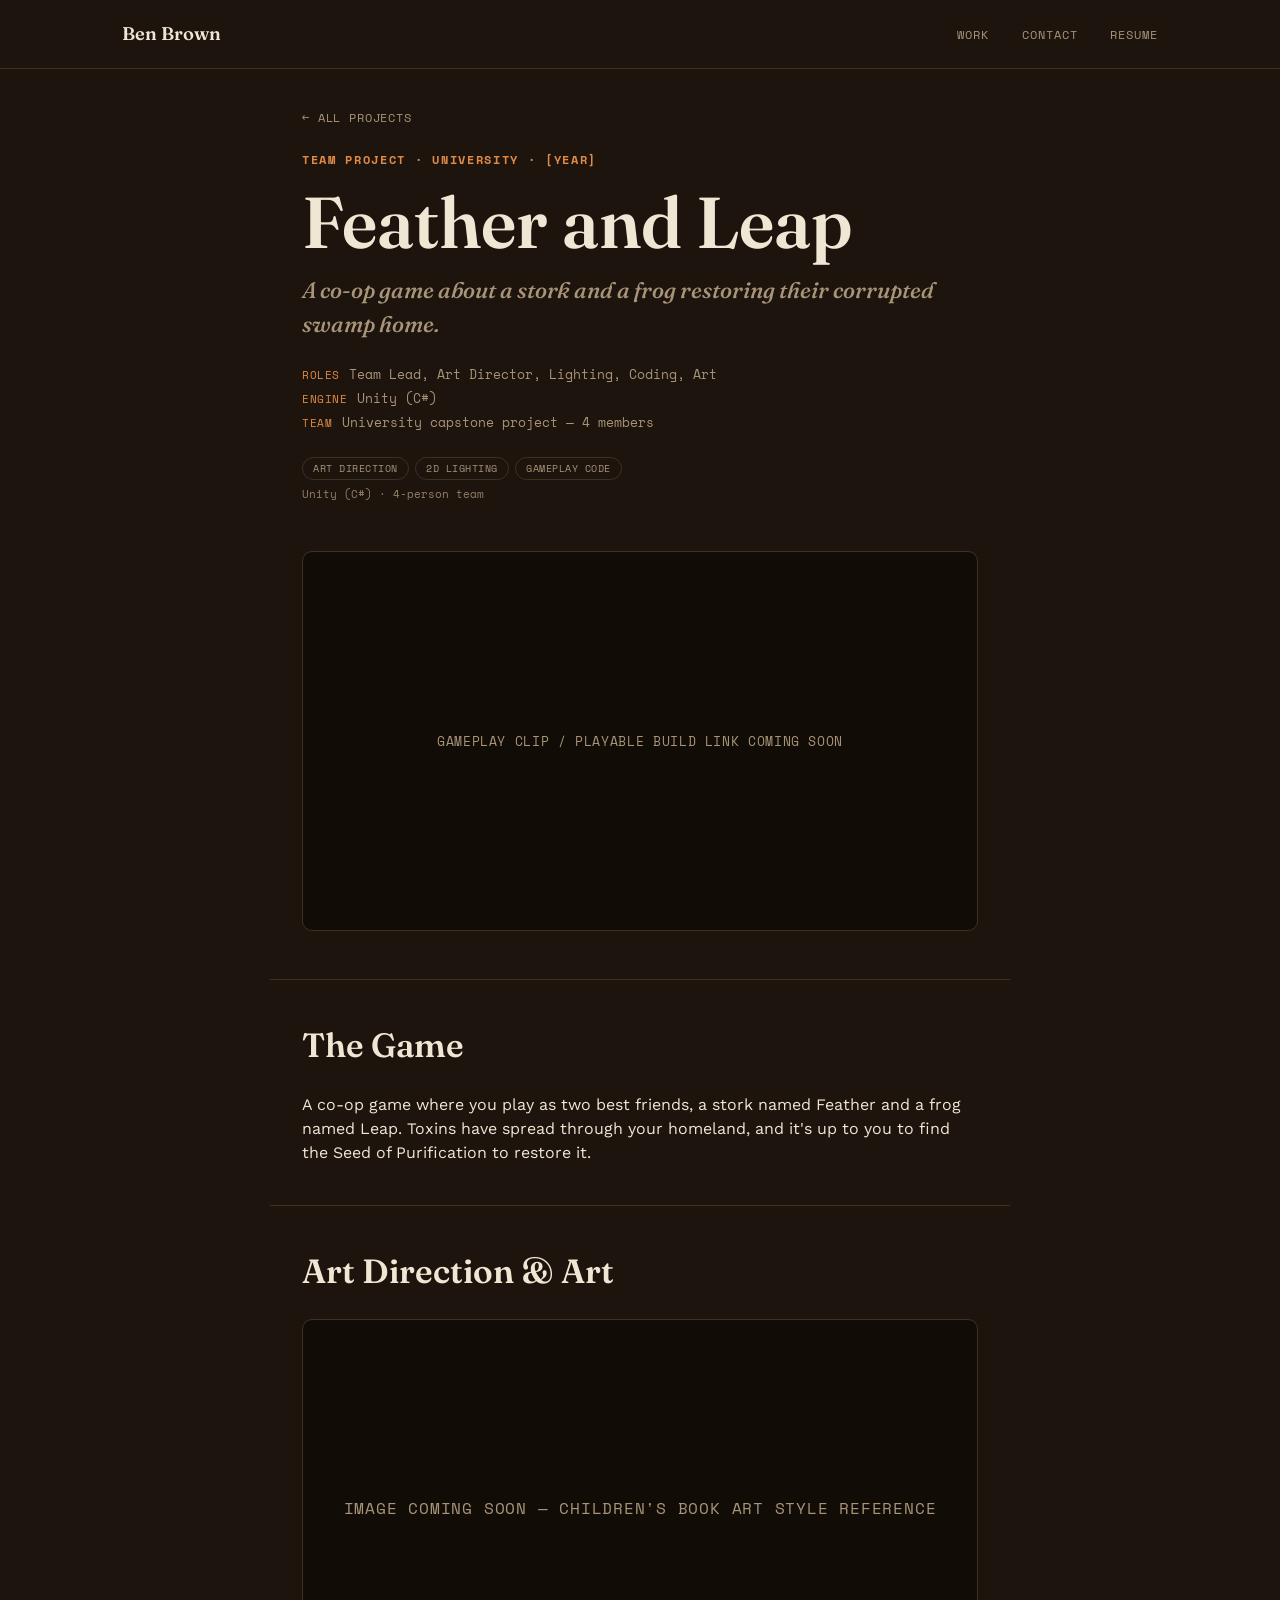
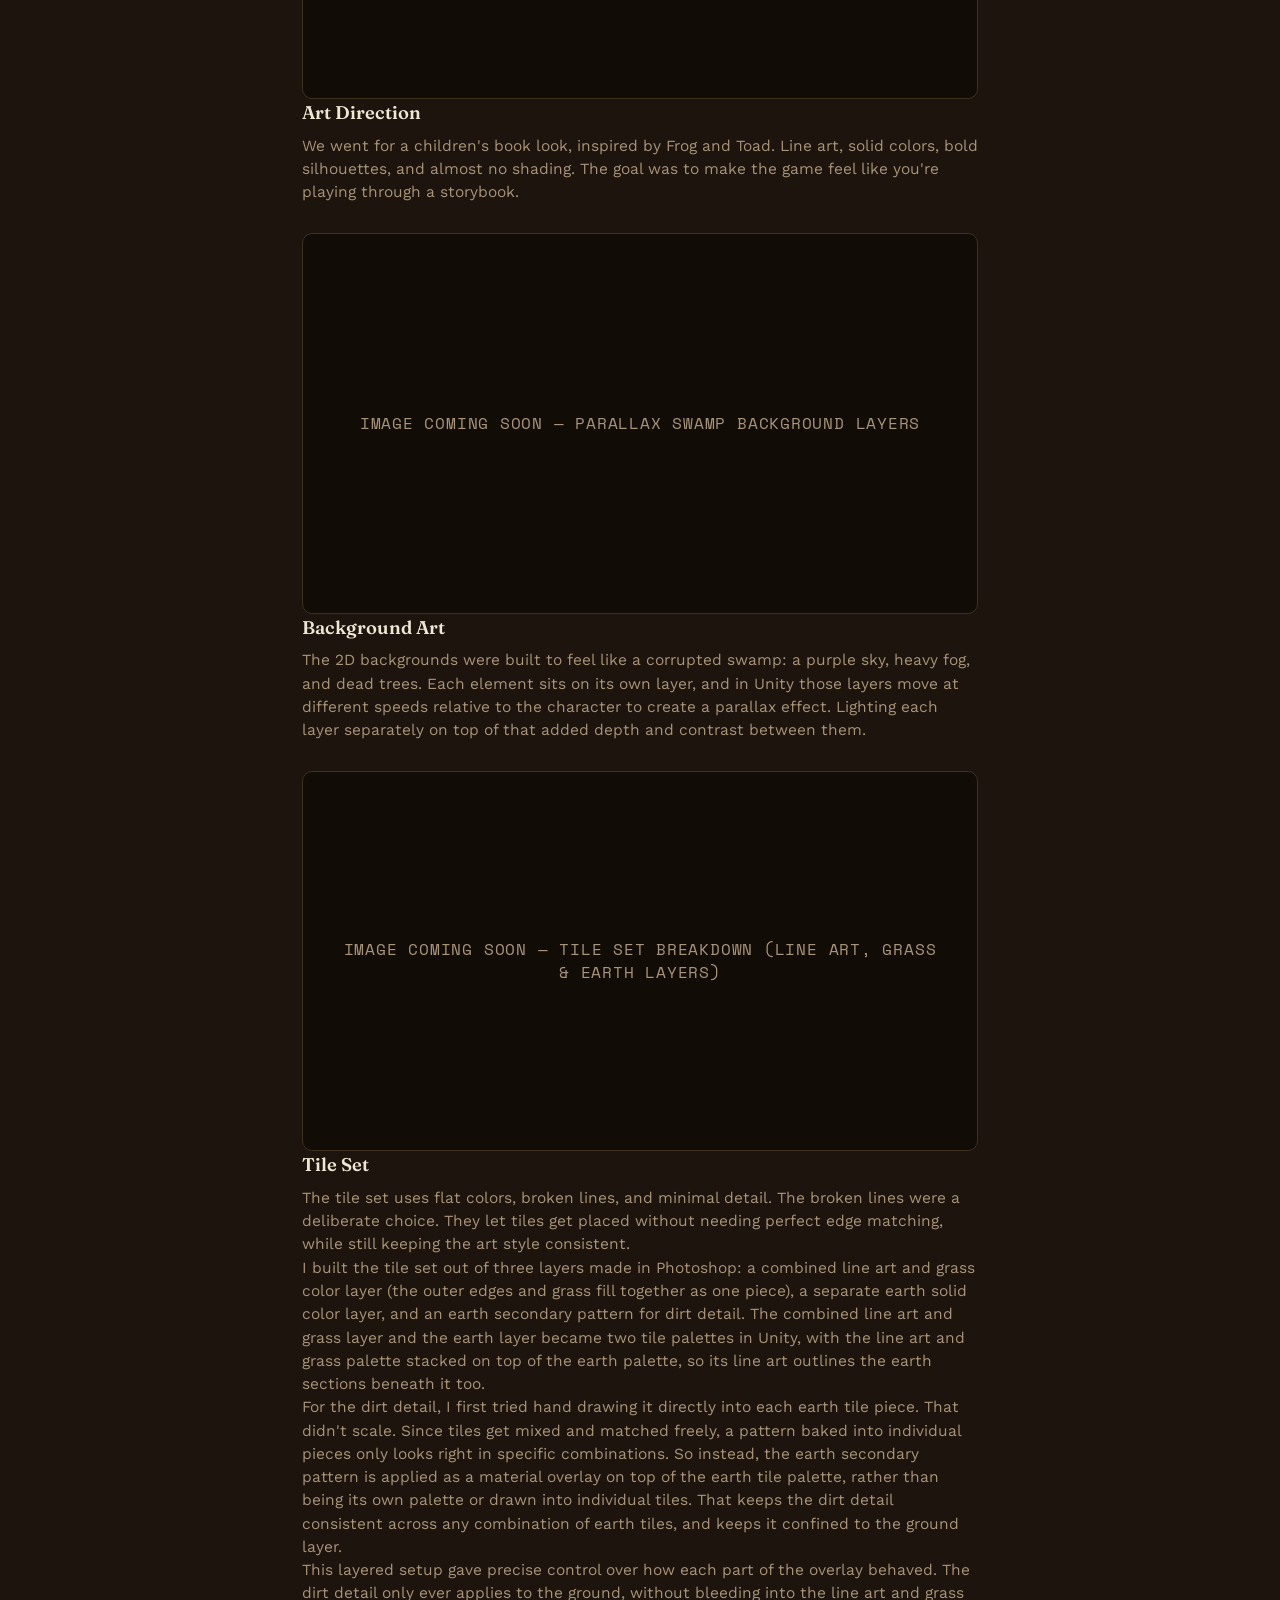
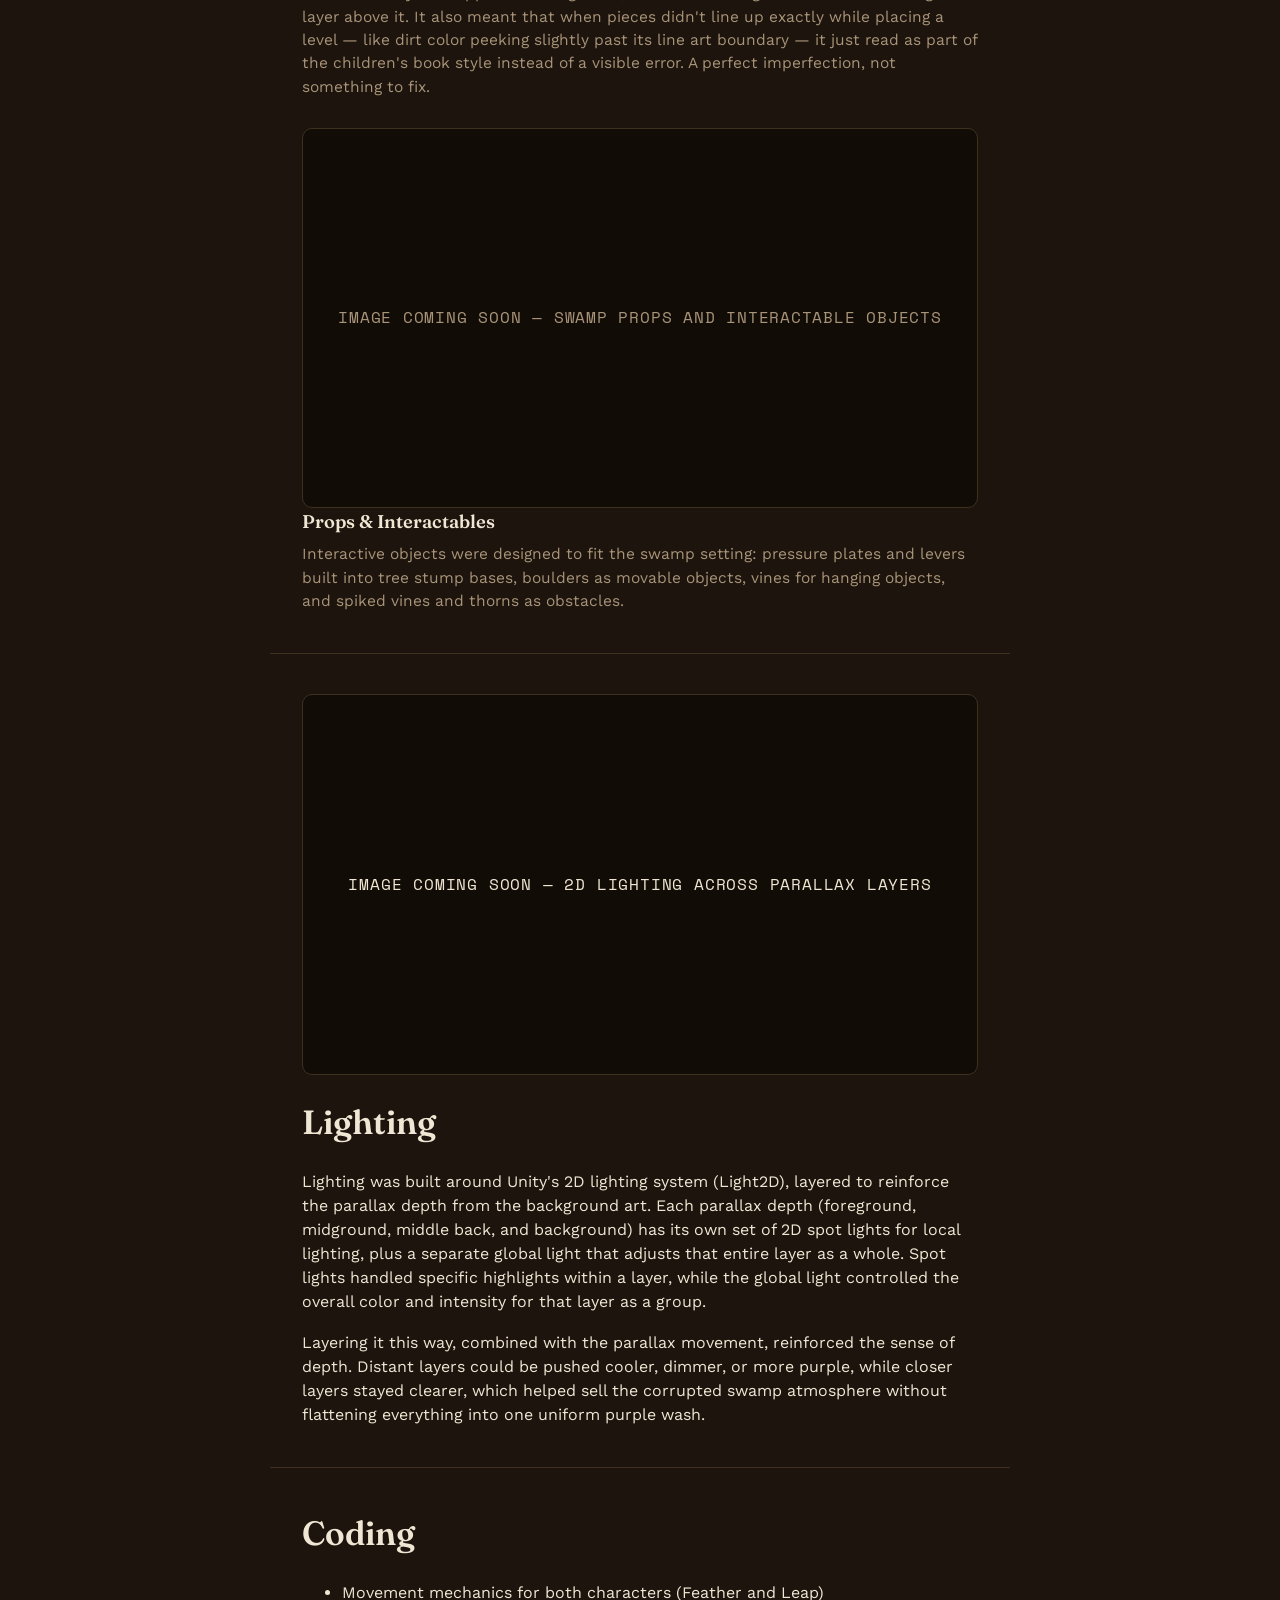
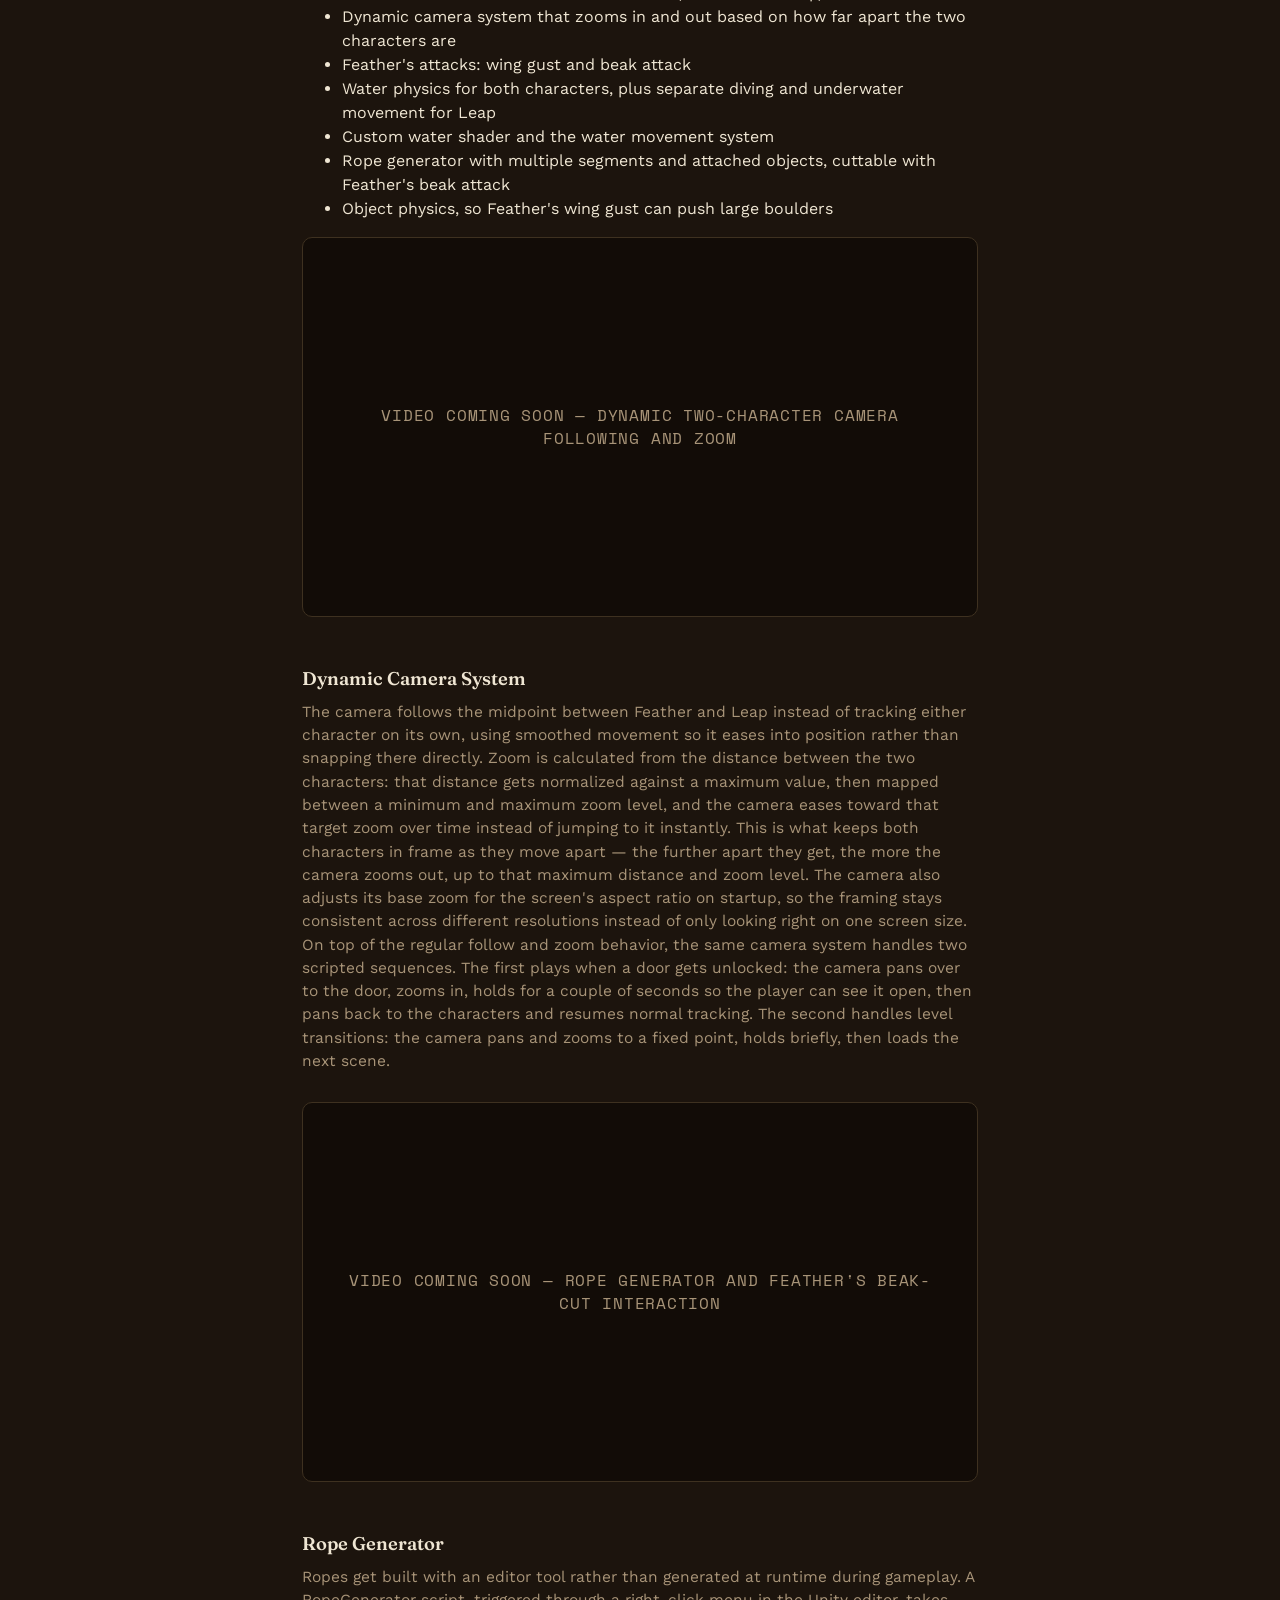
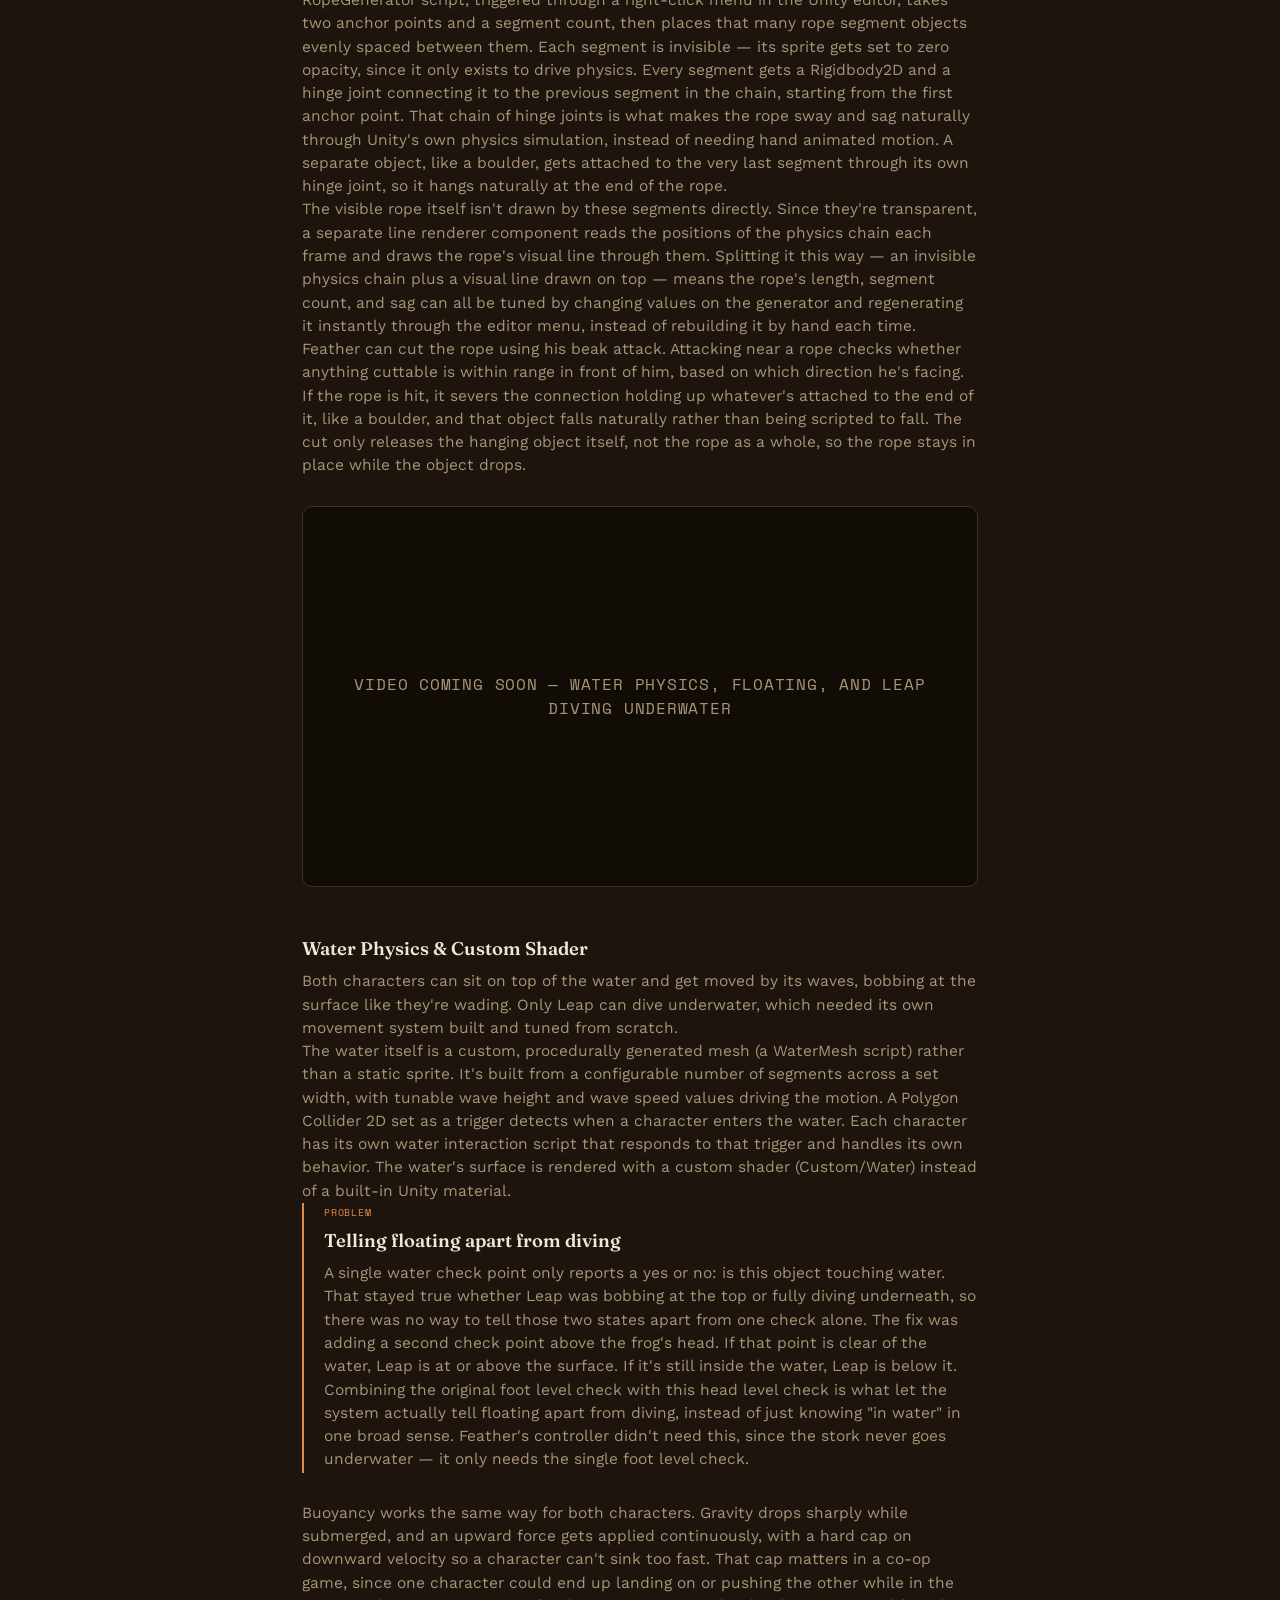
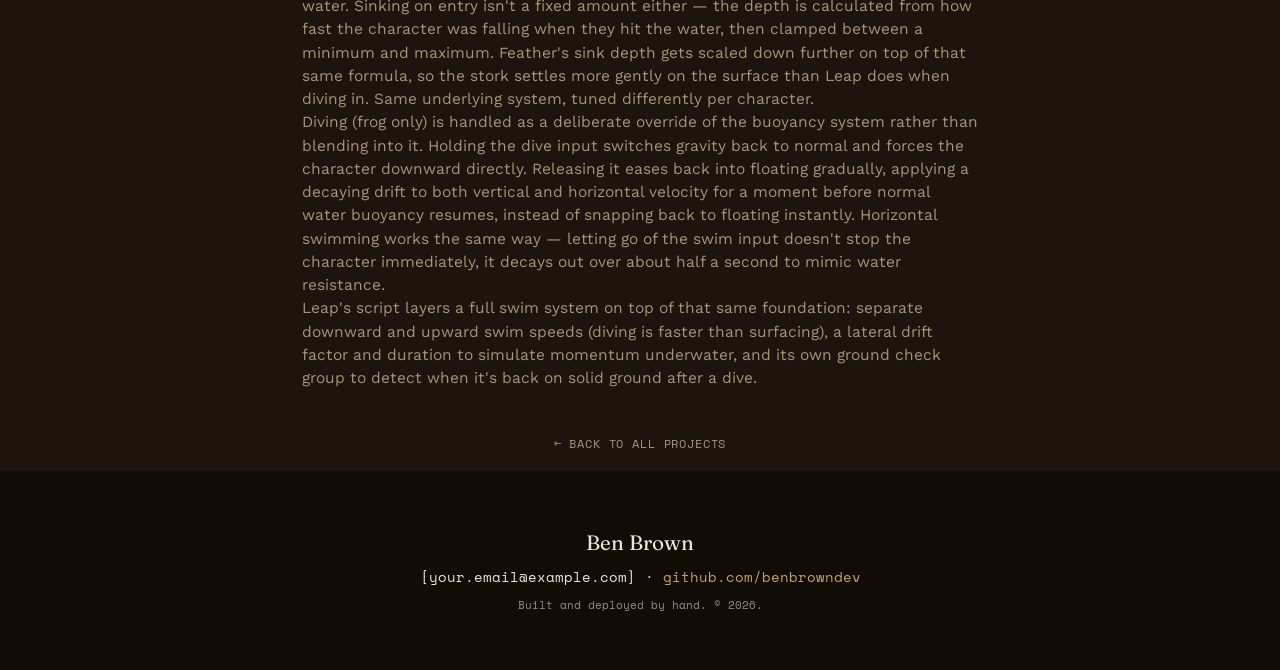
==== commit 9182a4c3: "Add files via upload" ====
--- a/featherandleap.html
+++ b/featherandleap.html
@@ -58,7 +58,7 @@
 
   <section class="content-section">
     <h2>The Game</h2>
-    <p>A co-op game starring two best friends: Feather, a stork, and Leap, a frog. Toxins have spread through their homeland, and the two of them have to find the Seed of Purification to restore it.</p>
+    <p>A co-op game where you play as two best friends, a stork named Feather and a frog named Leap. Toxins have spread through your homeland, and it's up to you to find the Seed of Purification to restore it.</p>
   </section>
 
   <hr class="section-divider">
@@ -67,16 +67,31 @@
     <h2>Art Direction &amp; Art</h2>
 
     <div class="subsection">
+      <div class="image-frame">
+        <div class="frame-inner">
+          <p>Image coming soon — children's book art style reference</p>
+        </div>
+      </div>
       <h3>Art Direction</h3>
       <p>We went for a children's book look, inspired by Frog and Toad. Line art, solid colors, bold silhouettes, and almost no shading. The goal was to make the game feel like you're playing through a storybook.</p>
     </div>
 
     <div class="subsection">
+      <div class="image-frame">
+        <div class="frame-inner">
+          <p>Image coming soon — parallax swamp background layers</p>
+        </div>
+      </div>
       <h3>Background Art</h3>
       <p>The 2D backgrounds were built to feel like a corrupted swamp: a purple sky, heavy fog, and dead trees. Each element sits on its own layer, and in Unity those layers move at different speeds relative to the character to create a parallax effect. Lighting each layer separately on top of that added depth and contrast between them.</p>
     </div>
 
     <div class="subsection">
+      <div class="image-frame">
+        <div class="frame-inner">
+          <p>Image coming soon — tile set breakdown (line art, grass &amp; earth layers)</p>
+        </div>
+      </div>
       <h3>Tile Set</h3>
       <p>The tile set uses flat colors, broken lines, and minimal detail. The broken lines were a deliberate choice. They let tiles get placed without needing perfect edge matching, while still keeping the art style consistent.</p>
       <p>I built the tile set out of three layers made in Photoshop: a combined line art and grass color layer (the outer edges and grass fill together as one piece), a separate earth solid color layer, and an earth secondary pattern for dirt detail. The combined line art and grass layer and the earth layer became two tile palettes in Unity, with the line art and grass palette stacked on top of the earth palette, so its line art outlines the earth sections beneath it too.</p>
@@ -85,6 +100,11 @@
     </div>
 
     <div class="subsection">
+      <div class="image-frame">
+        <div class="frame-inner">
+          <p>Image coming soon — swamp props and interactable objects</p>
+        </div>
+      </div>
       <h3>Props &amp; Interactables</h3>
       <p>Interactive objects were designed to fit the swamp setting: pressure plates and levers built into tree stump bases, boulders as movable objects, vines for hanging objects, and spiked vines and thorns as obstacles.</p>
     </div>
@@ -93,6 +113,11 @@
   <hr class="section-divider">
 
   <section class="content-section">
+    <div class="image-frame" style="margin:0 0 1.4rem;">
+      <div class="frame-inner">
+        <p>Image coming soon — 2D lighting across parallax layers</p>
+      </div>
+    </div>
     <h2>Lighting</h2>
     <p>Lighting was built around Unity's 2D lighting system (Light2D), layered to reinforce the parallax depth from the background art. Each parallax depth (foreground, midground, middle back, and background) has its own set of 2D spot lights for local lighting, plus a separate global light that adjusts that entire layer as a whole. Spot lights handled specific highlights within a layer, while the global light controlled the overall color and intensity for that layer as a group.</p>
     <p>Layering it this way, combined with the parallax movement, reinforced the sense of depth. Distant layers could be pushed cooler, dimmer, or more purple, while closer layers stayed clearer, which helped sell the corrupted swamp atmosphere without flattening everything into one uniform purple wash.</p>
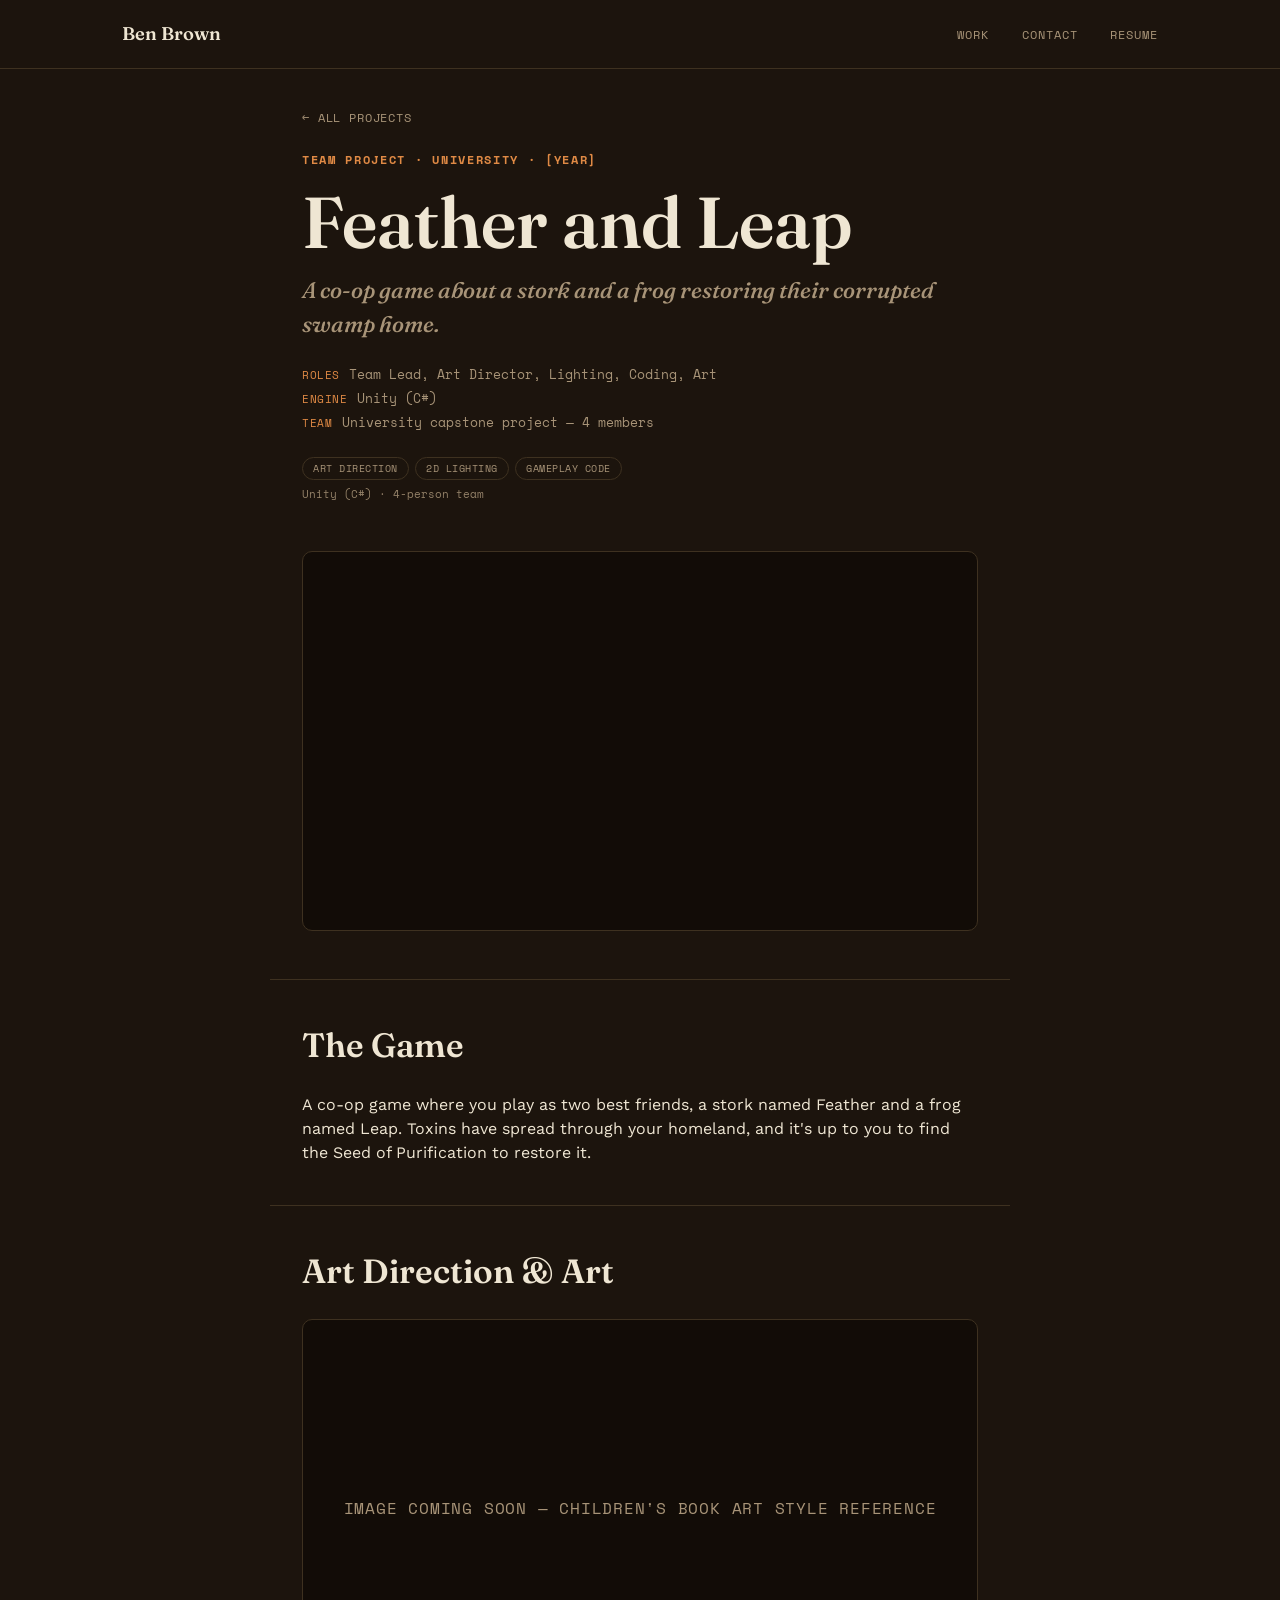
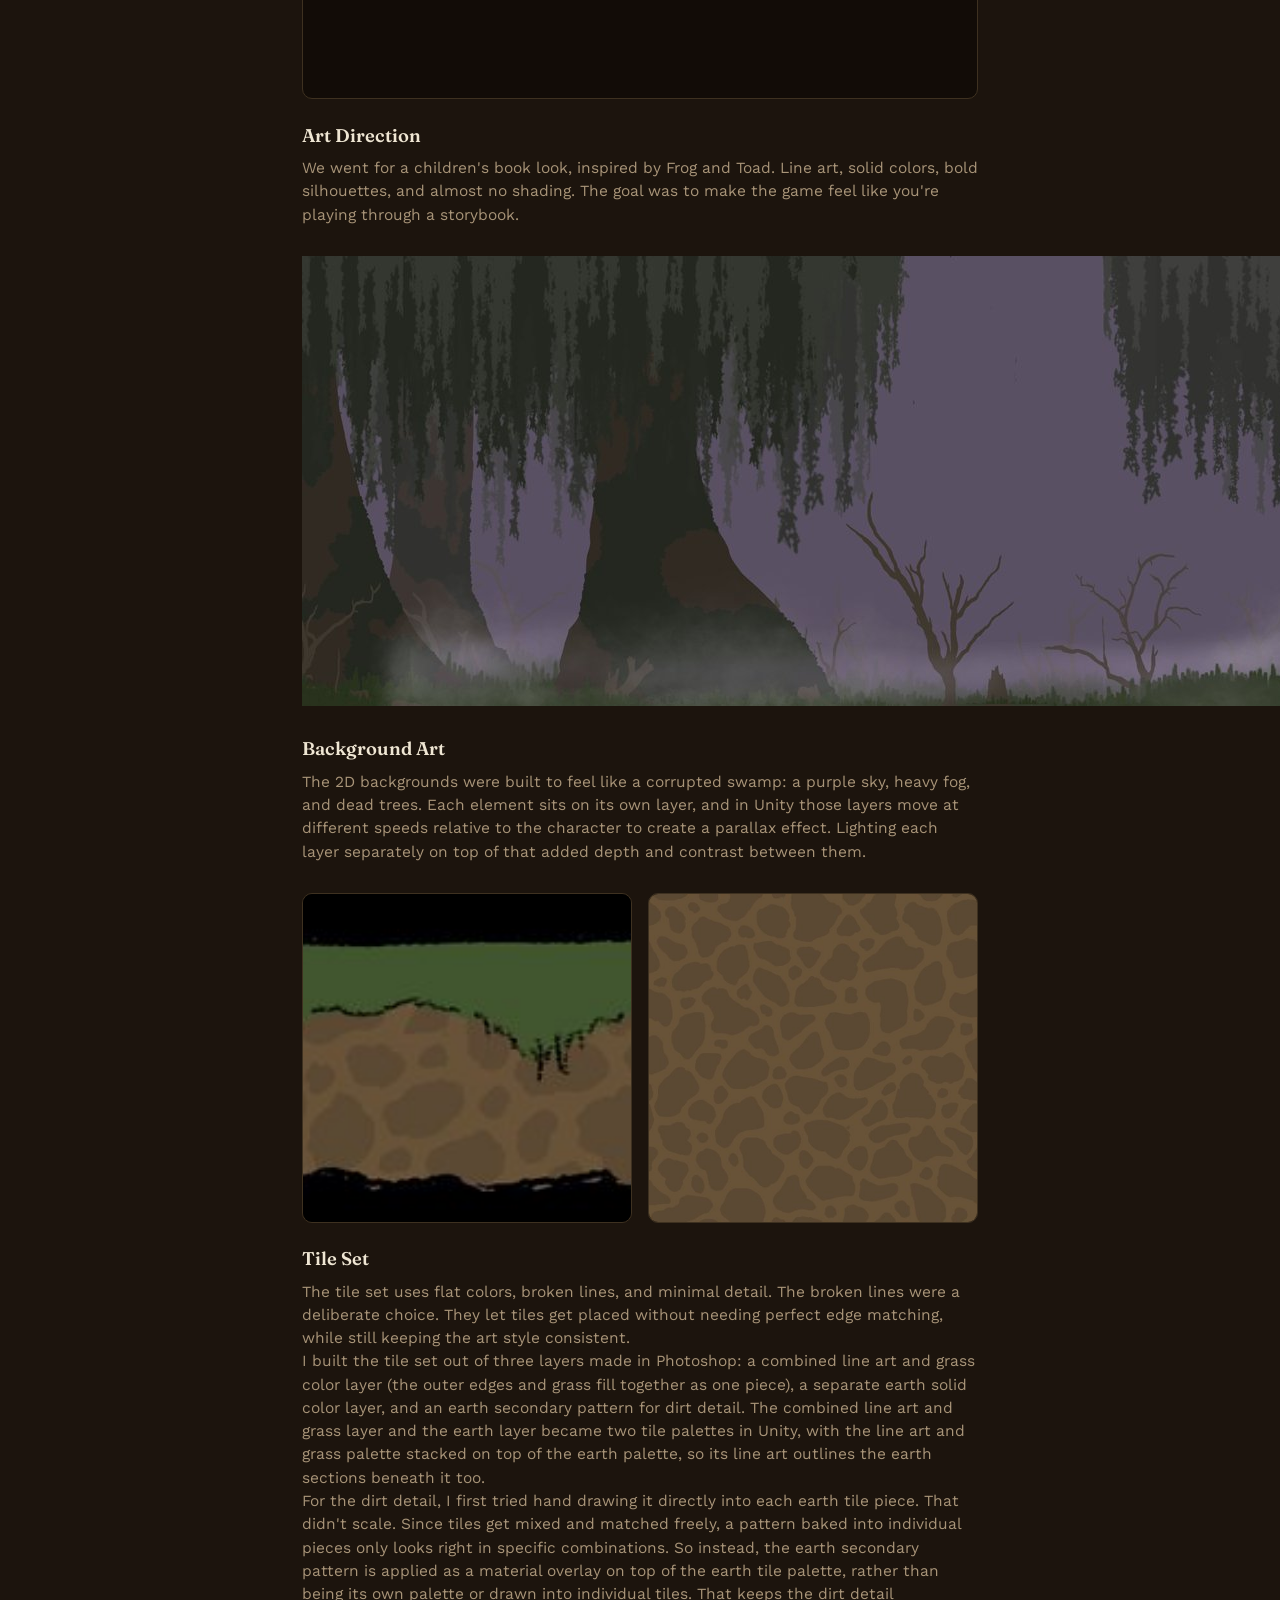
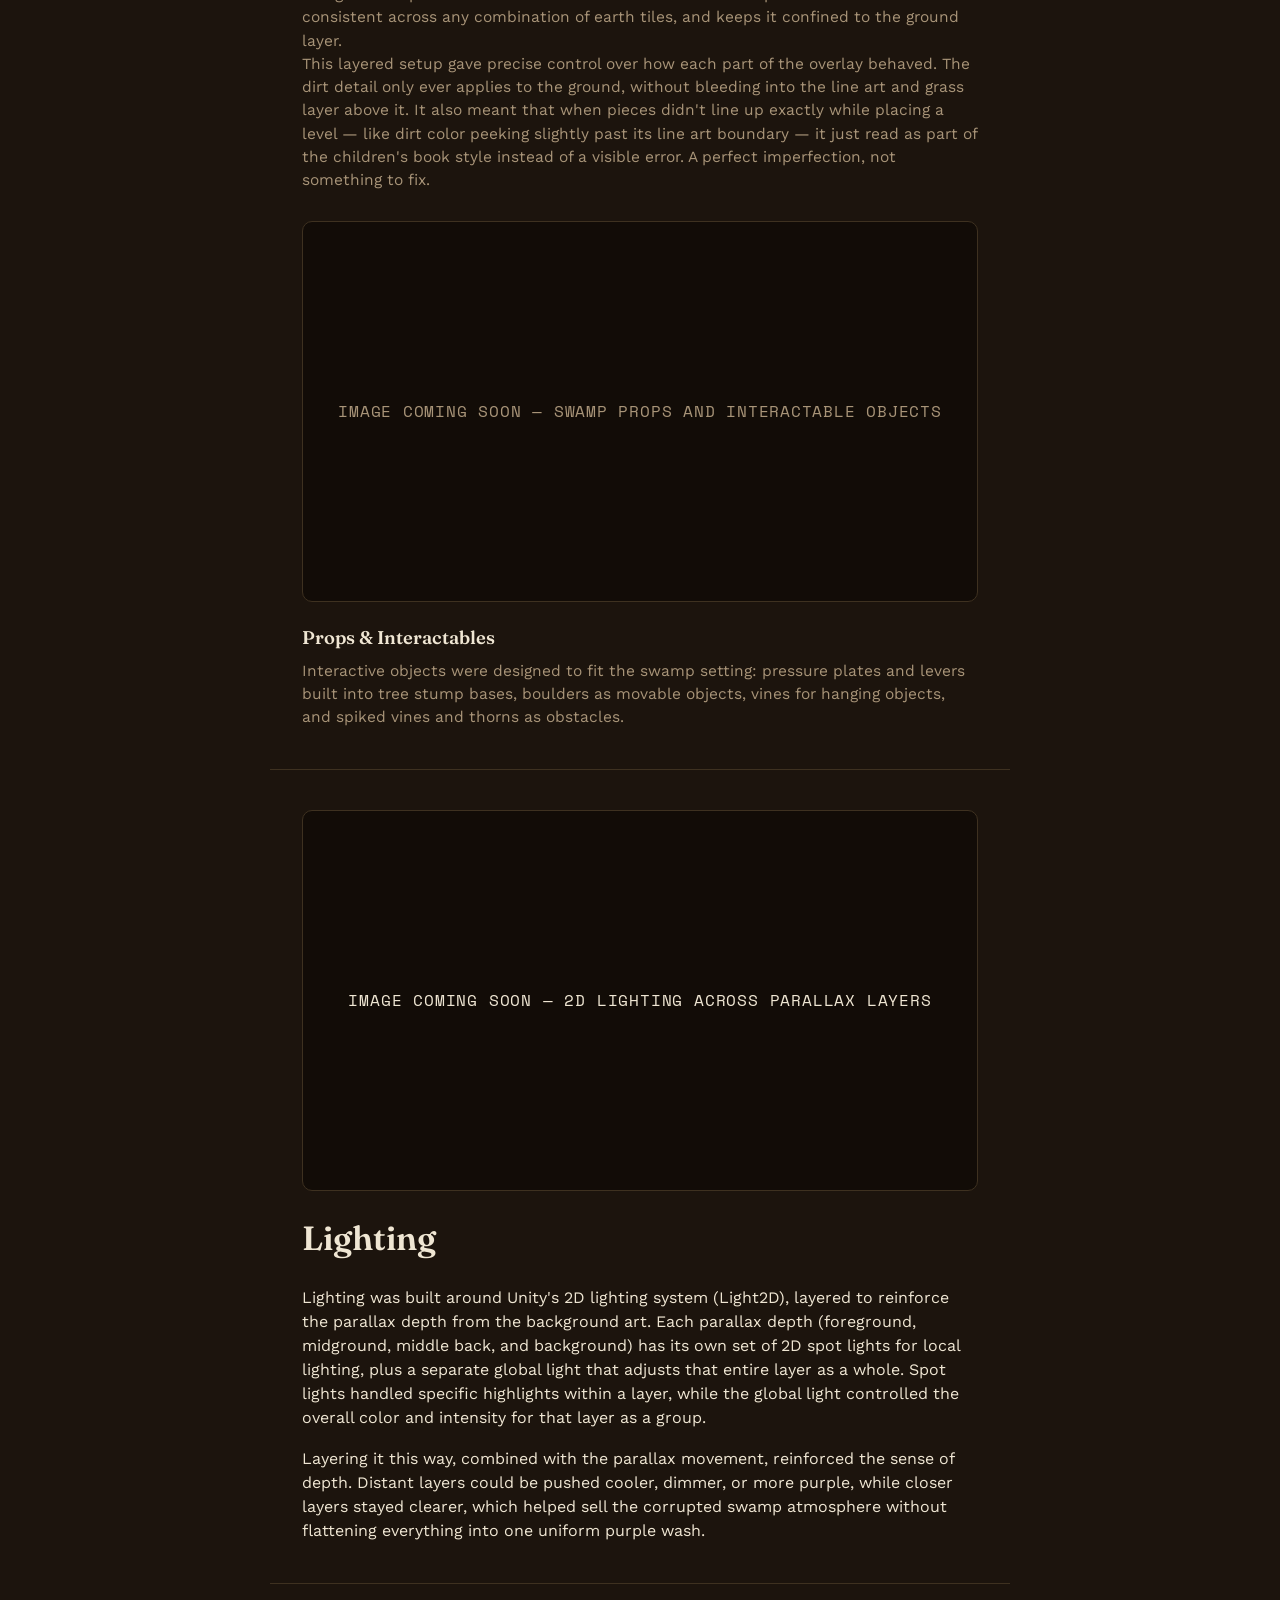
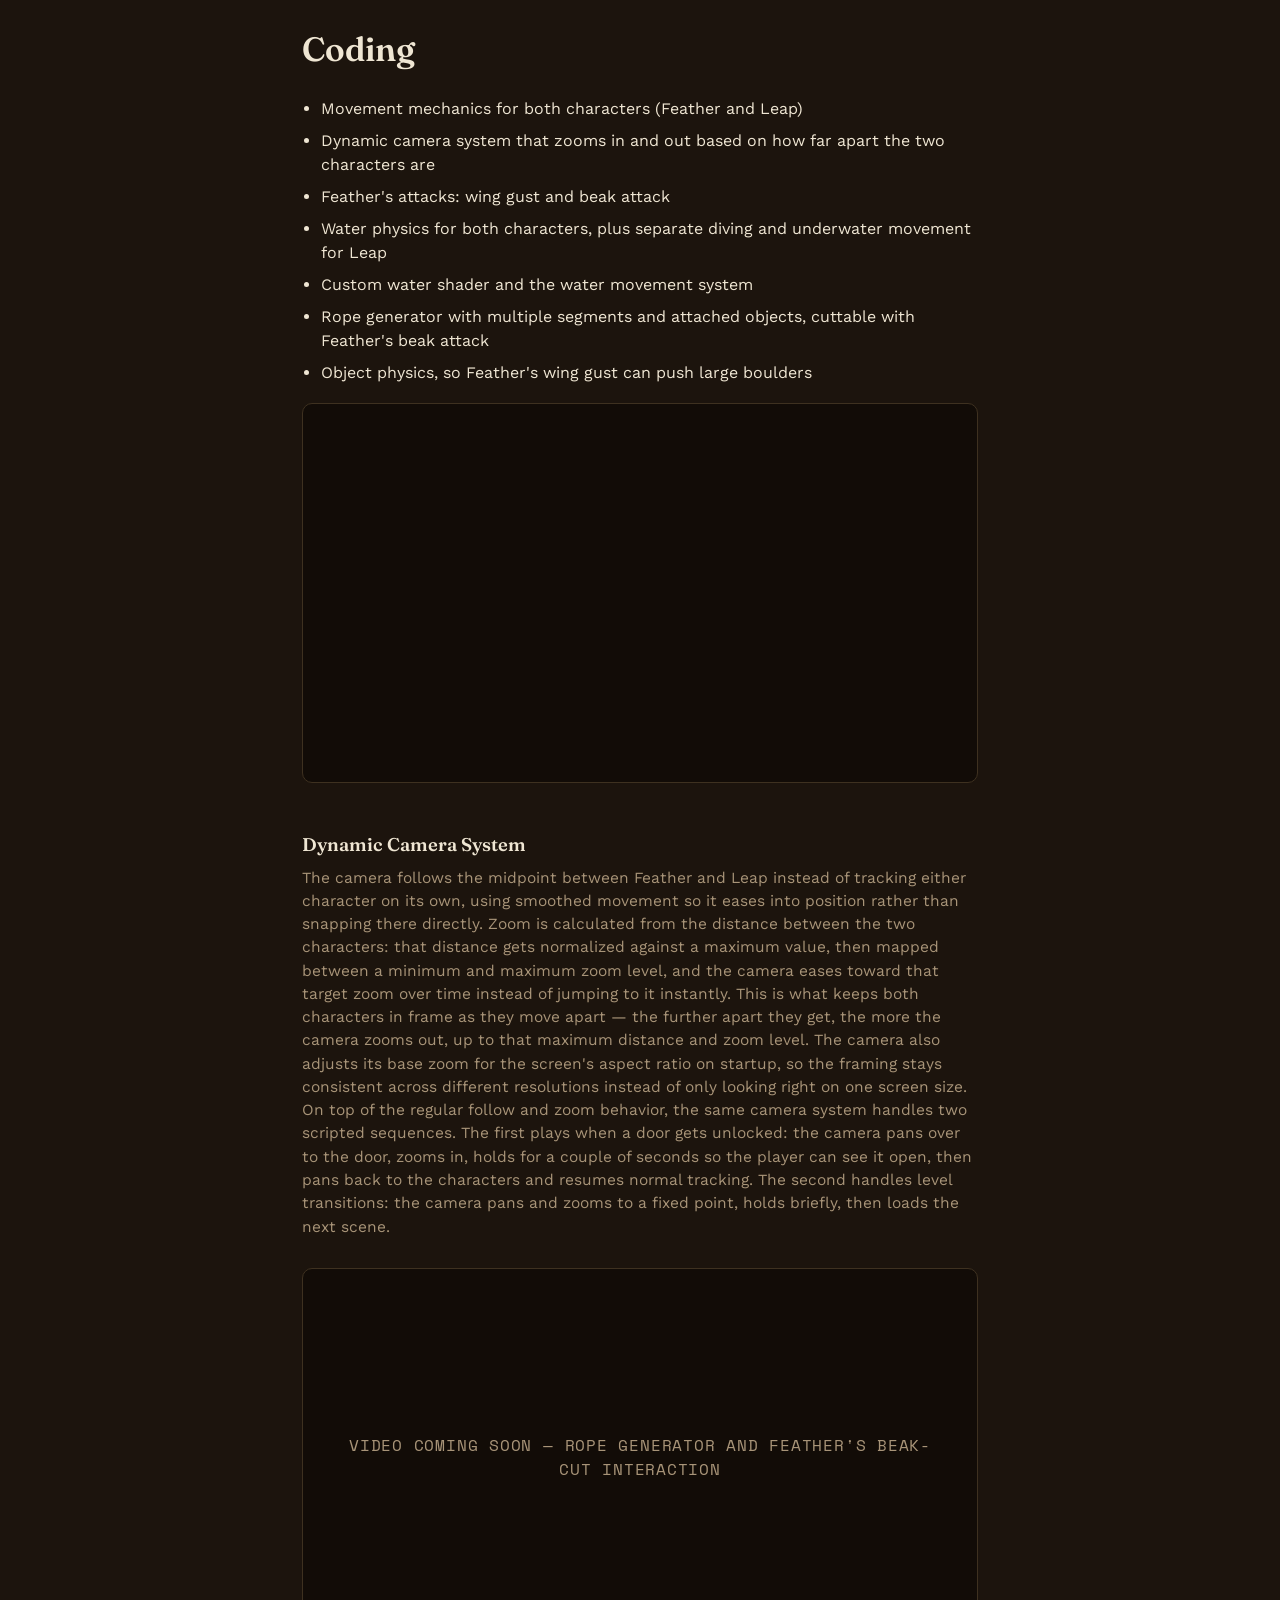
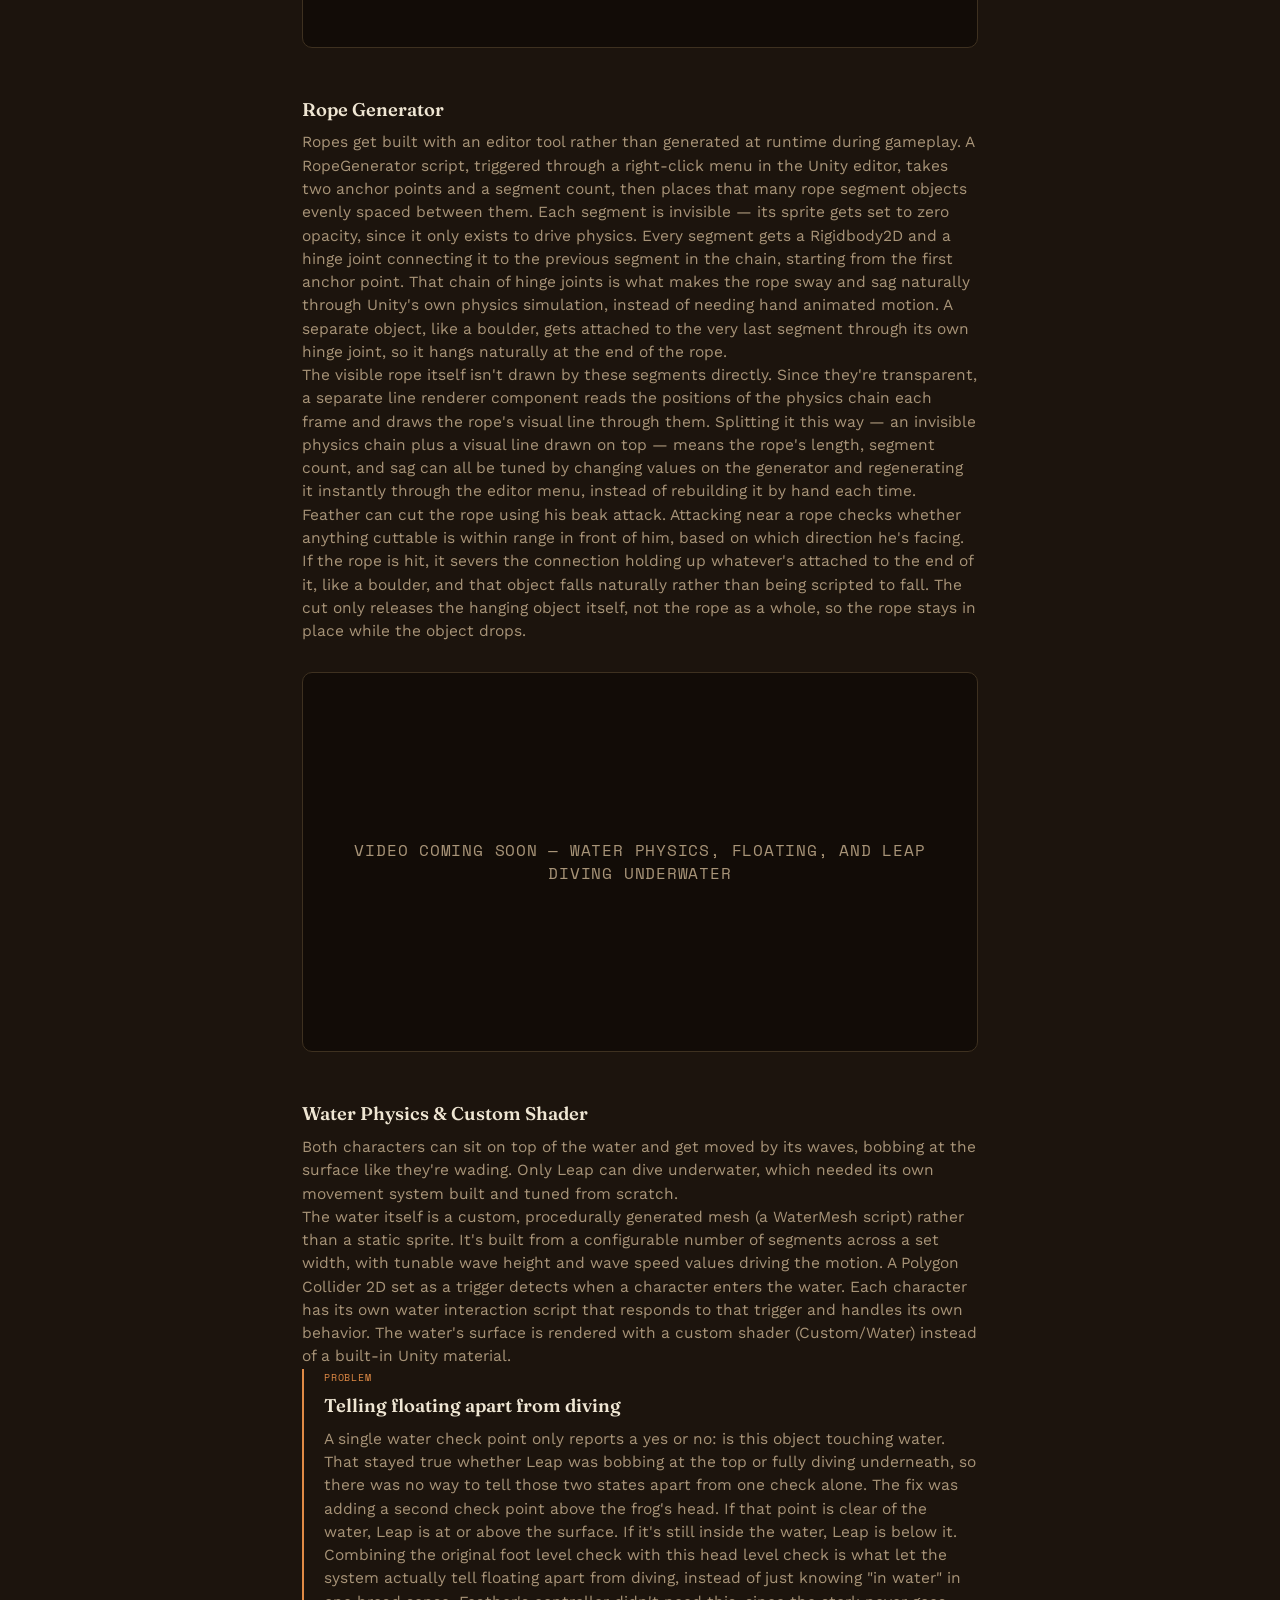
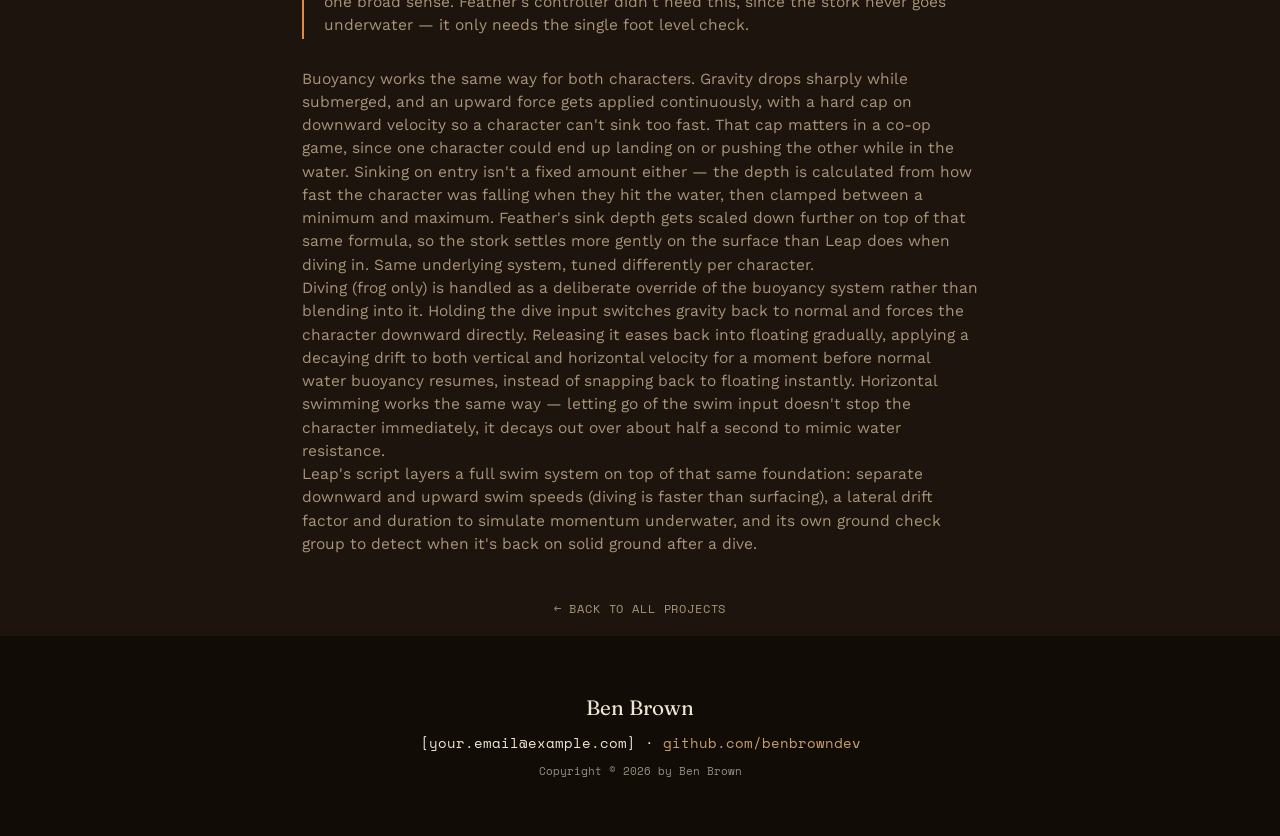
==== commit d8349cae: "Add files via upload" ====
--- a/featherandleap.html
+++ b/featherandleap.html
@@ -50,7 +50,12 @@
 
   <div class="video-frame">
     <div class="frame-inner">
-      <p>Gameplay clip / playable build link coming soon</p>
+      <iframe
+        src="https://www.youtube.com/embed/sP70ArBXjzs"
+        title="Feather and Leap gameplay / trailer"
+        allow="accelerometer; autoplay; clipboard-write; encrypted-media; gyroscope; picture-in-picture"
+        allowfullscreen>
+      </iframe>
     </div>
   </div>
 
@@ -78,19 +83,20 @@
 
     <div class="subsection">
       <div class="image-frame">
-        <div class="frame-inner">
-          <p>Image coming soon — parallax swamp background layers</p>
-        </div>
+        <img src="featherleap-bgart.jpg" alt="Parallax swamp background art with purple sky, dead trees, and fog" loading="lazy">
       </div>
       <h3>Background Art</h3>
       <p>The 2D backgrounds were built to feel like a corrupted swamp: a purple sky, heavy fog, and dead trees. Each element sits on its own layer, and in Unity those layers move at different speeds relative to the character to create a parallax effect. Lighting each layer separately on top of that added depth and contrast between them.</p>
     </div>
 
     <div class="subsection">
-      <div class="image-frame">
-        <div class="frame-inner">
-          <p>Image coming soon — tile set breakdown (line art, grass &amp; earth layers)</p>
-        </div>
+      <div class="image-row">
+        <figure class="content-figure">
+          <img src="featherleap-tileset.jpg" alt="Tile set strip showing the combined line art and grass color layer over the earth layer">
+        </figure>
+        <figure class="content-figure">
+          <img src="featherleap-tileset-overlay.jpg" alt="Earth secondary pattern overlay used for dirt detail across the tile set">
+        </figure>
       </div>
       <h3>Tile Set</h3>
       <p>The tile set uses flat colors, broken lines, and minimal detail. The broken lines were a deliberate choice. They let tiles get placed without needing perfect edge matching, while still keeping the art style consistent.</p>
@@ -140,7 +146,12 @@
     <div class="subsection">
       <div class="video-frame" style="padding:0;">
         <div class="frame-inner">
-          <p>Video coming soon — dynamic two-character camera following and zoom</p>
+          <iframe
+            src="https://www.youtube.com/embed/HpCPGy61X7c"
+            title="Feather and Leap dynamic camera system"
+            allow="accelerometer; autoplay; clipboard-write; encrypted-media; gyroscope; picture-in-picture"
+            allowfullscreen>
+          </iframe>
         </div>
       </div>
       <h3>Dynamic Camera System</h3>
@@ -191,7 +202,7 @@
 <footer id="contact">
   <p class="footer-name">Ben Brown</p>
   <p class="footer-contact">[your.email@example.com] · <a href="https://github.com/benbrowndev">github.com/benbrowndev</a></p>
-  <p class="footer-meta">Built and deployed by hand. © 2026.</p>
+  <p class="footer-meta">Copyright © 2026 by Ben Brown</p>
 </footer>
 
 </body>
--- a/styles.css
+++ b/styles.css
@@ -105,7 +105,7 @@
     margin:0;
   }
   .bio{
-    max-width:38ch;
+    max-width:52ch;
     font-size:clamp(1rem,1.3vw,1.15rem);
     color:var(--ink);
     margin:1.6rem 0 1.4rem;
@@ -447,6 +447,25 @@
     margin:0 0 1.1rem;
   }
   .content-section p:last-child{ margin-bottom:0; }
+  .content-section > ul:not(.tags){
+    margin:.6rem 0 1.1rem;
+    padding-left:1.2rem;
+  }
+  .content-section > ul:not(.tags) li{
+    font-size:1rem;
+    color:var(--ink);
+    margin-bottom:.5rem;
+  }
+  .content-section > ul:not(.tags) li:last-child{ margin-bottom:0; }
+  .content-section > ul:not(.tags) li strong{ color:var(--accent); }
+  .content-section code, .subsection code, .bug-block code{
+    font-family:'Space Mono',monospace;
+    background:var(--bg-deep);
+    color:var(--accent);
+    padding:.15em .4em;
+    border-radius:4px;
+    font-size:.88em;
+  }
 
   .subsection{ margin:0 0 1.8rem; }
   .subsection:last-child{ margin-bottom:0; }
@@ -525,6 +544,26 @@
     width:100%;
     border-radius:10px;
   }
+  .image-frame{
+    margin:0 0 1.4rem;
+  }
+  .image-row{
+    display:flex;
+    gap:1rem;
+    margin:0 0 1.4rem;
+  }
+  .image-row .content-figure{
+    flex:1;
+    margin:0;
+    min-width:0;
+  }
+  .image-row .content-figure img{
+    height:100%;
+    object-fit:cover;
+  }
+  @media (max-width:620px){
+    .image-row{ flex-direction:column; }
+  }
 
   .bug-block{
     border-left:2px solid var(--accent);
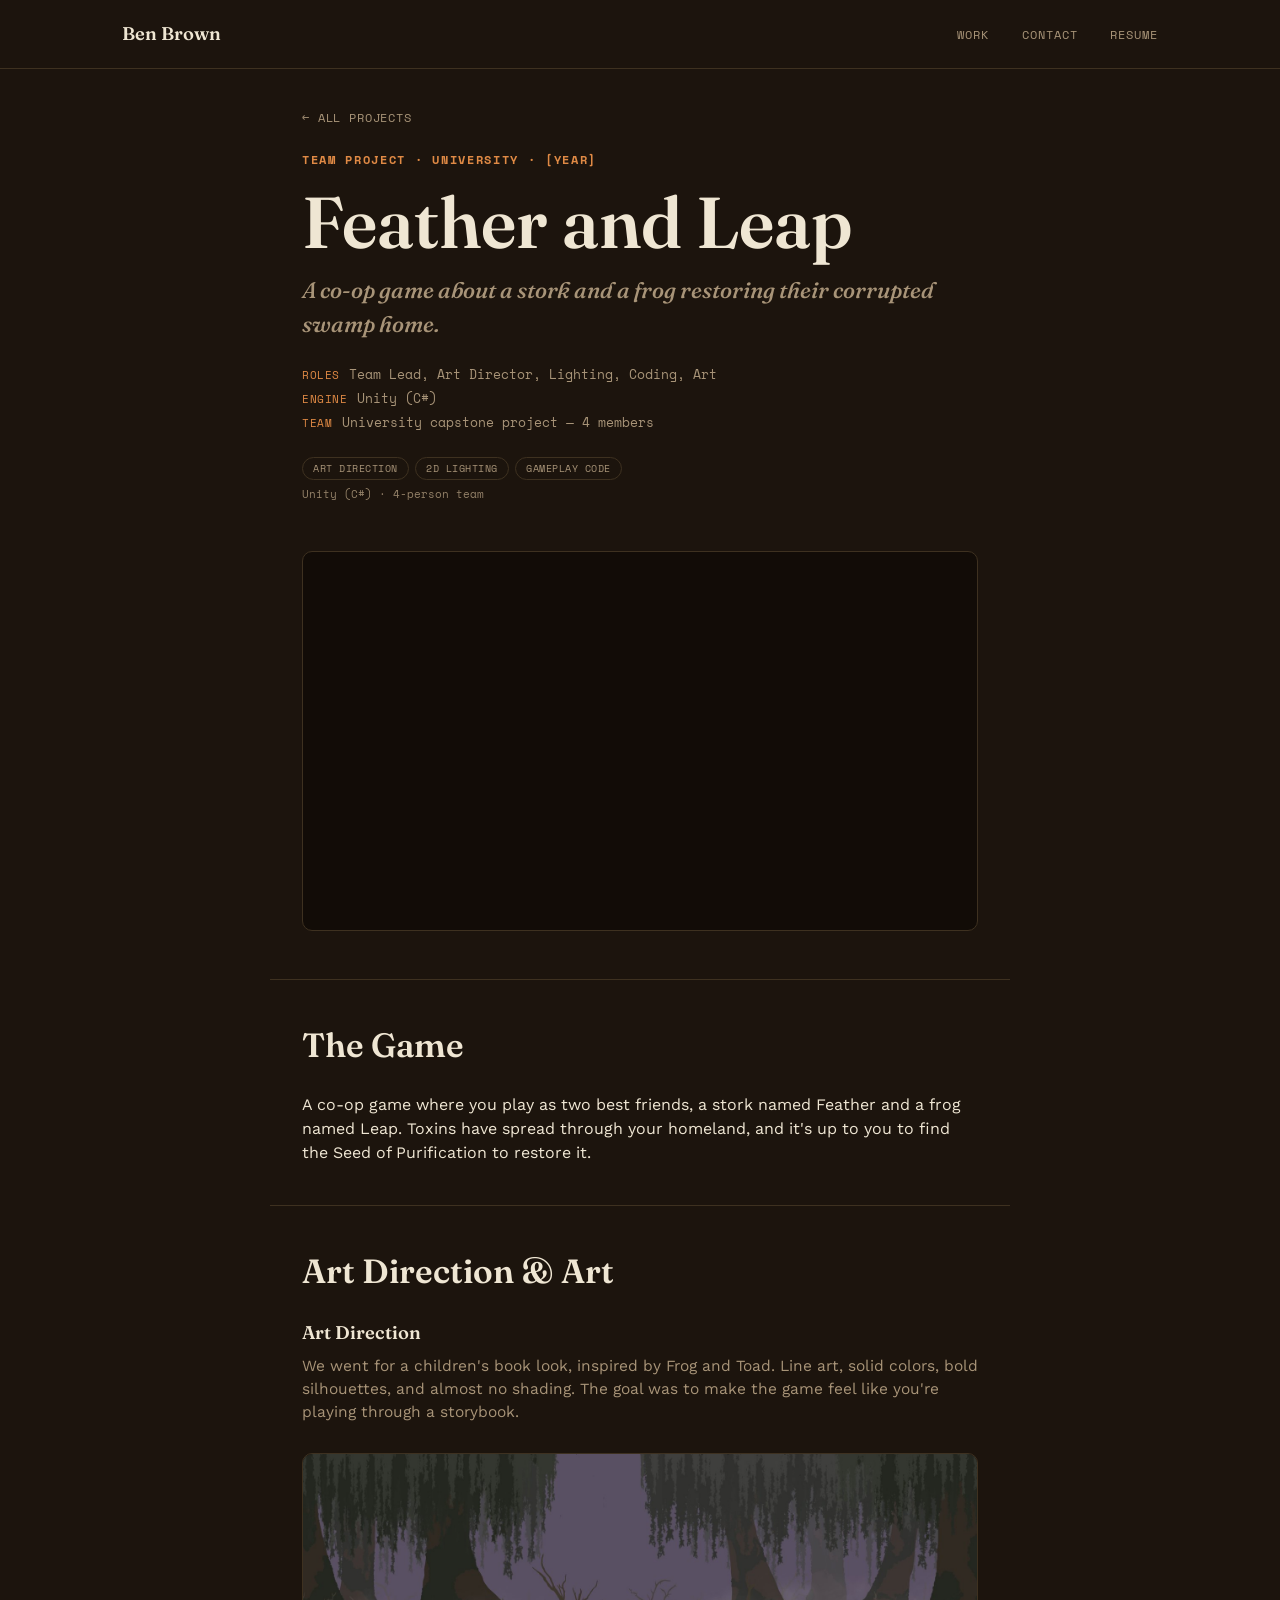
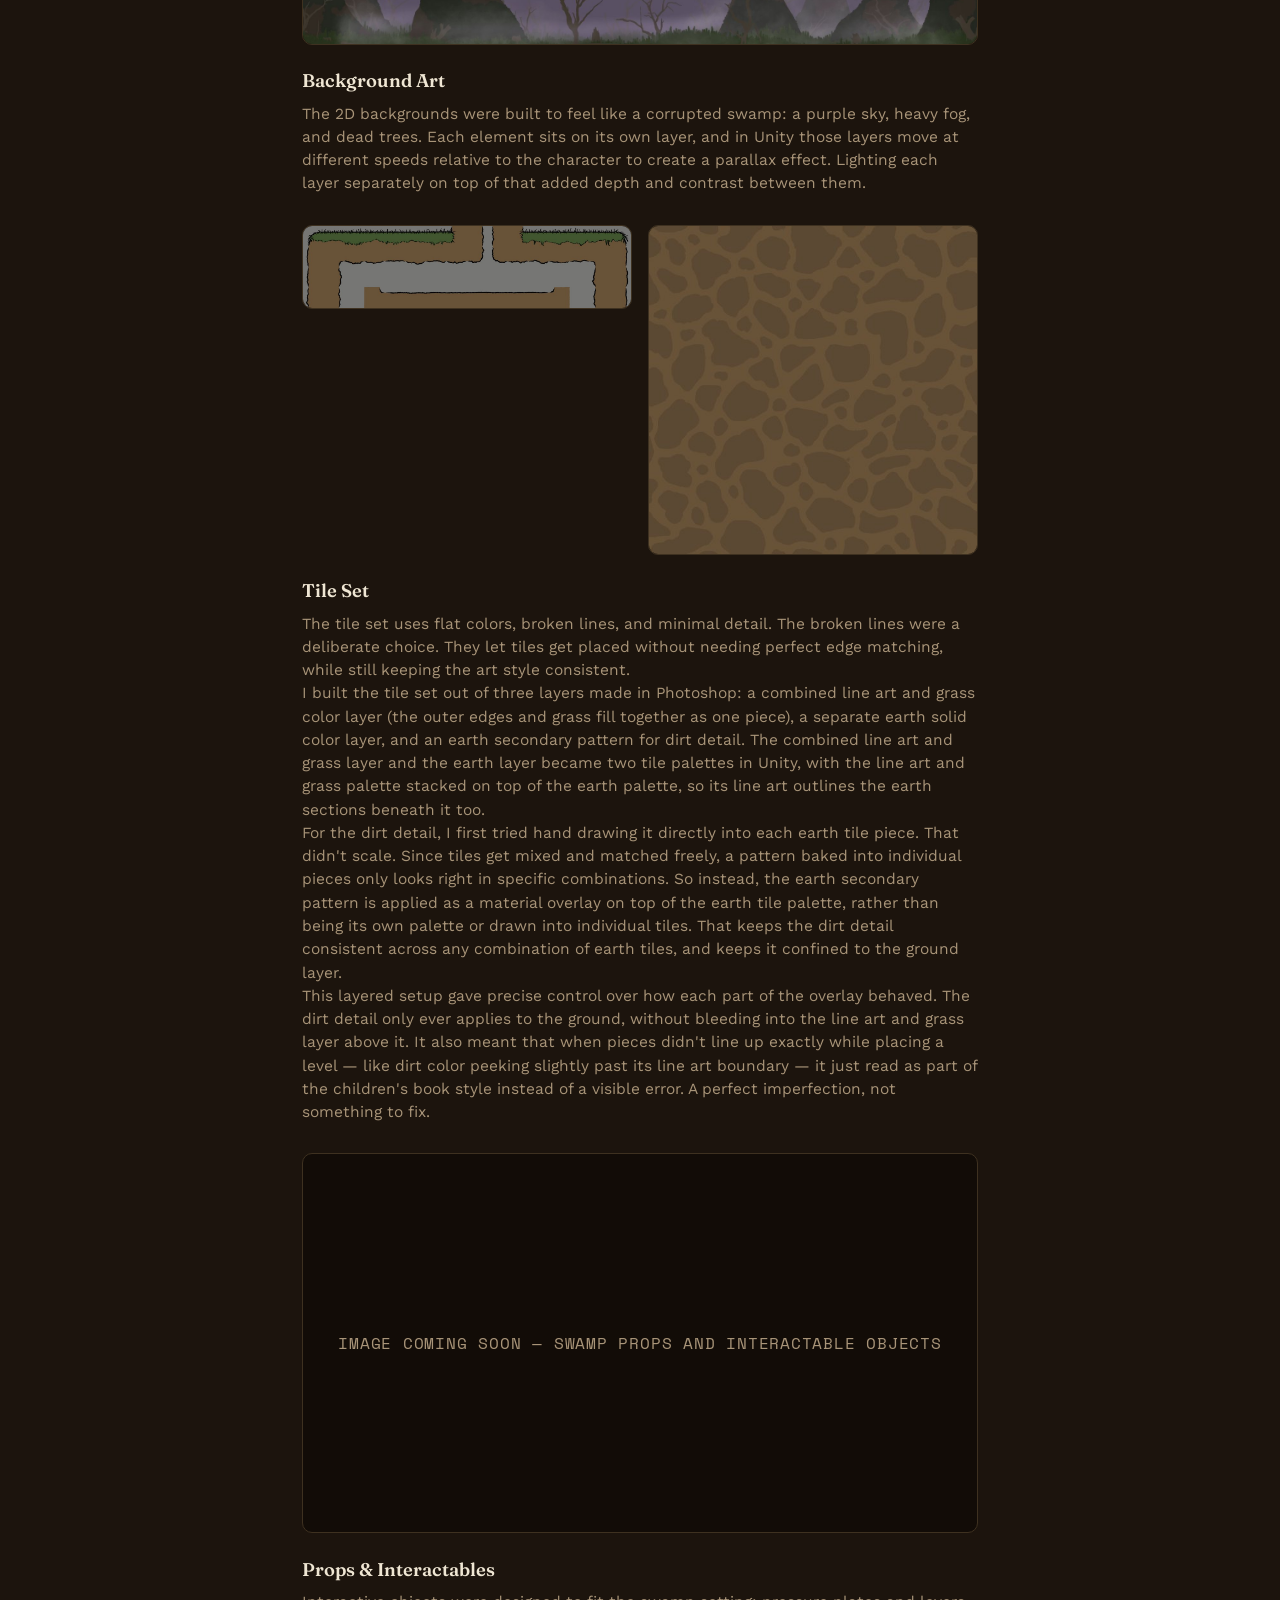
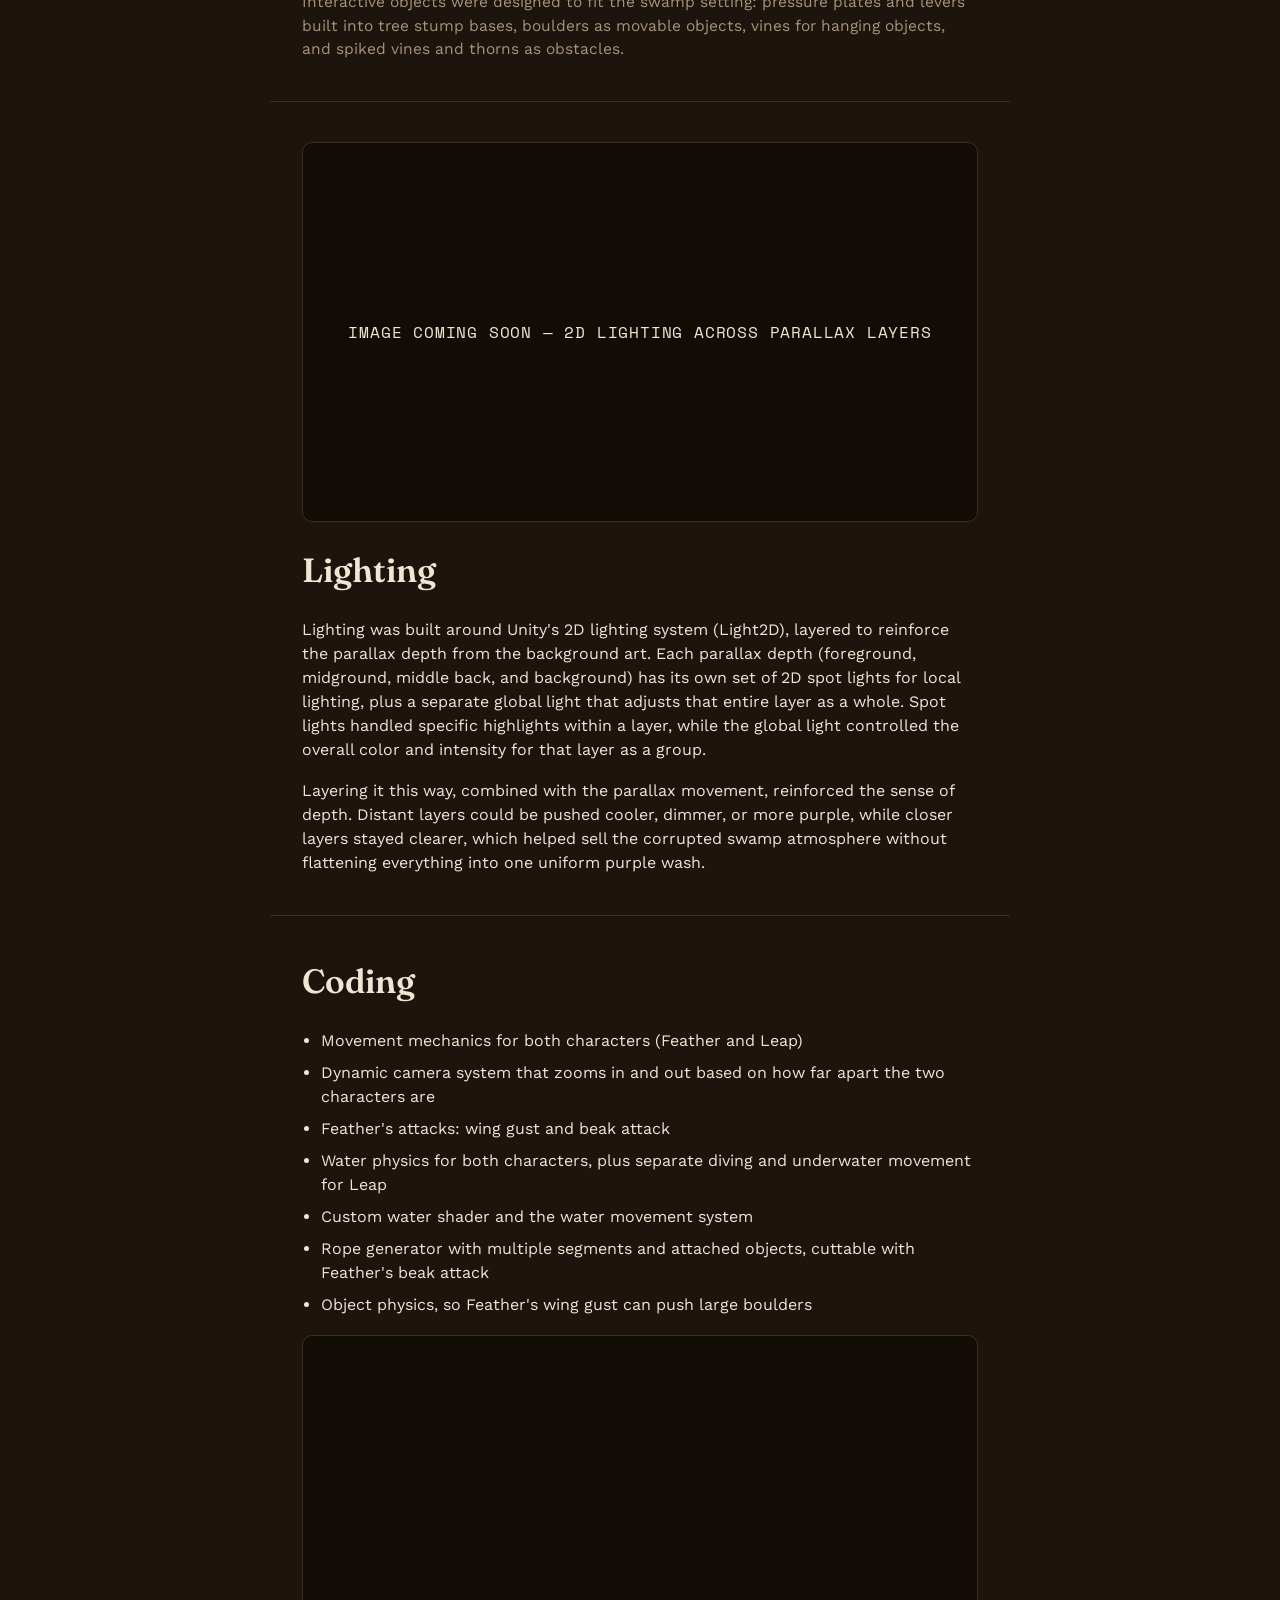
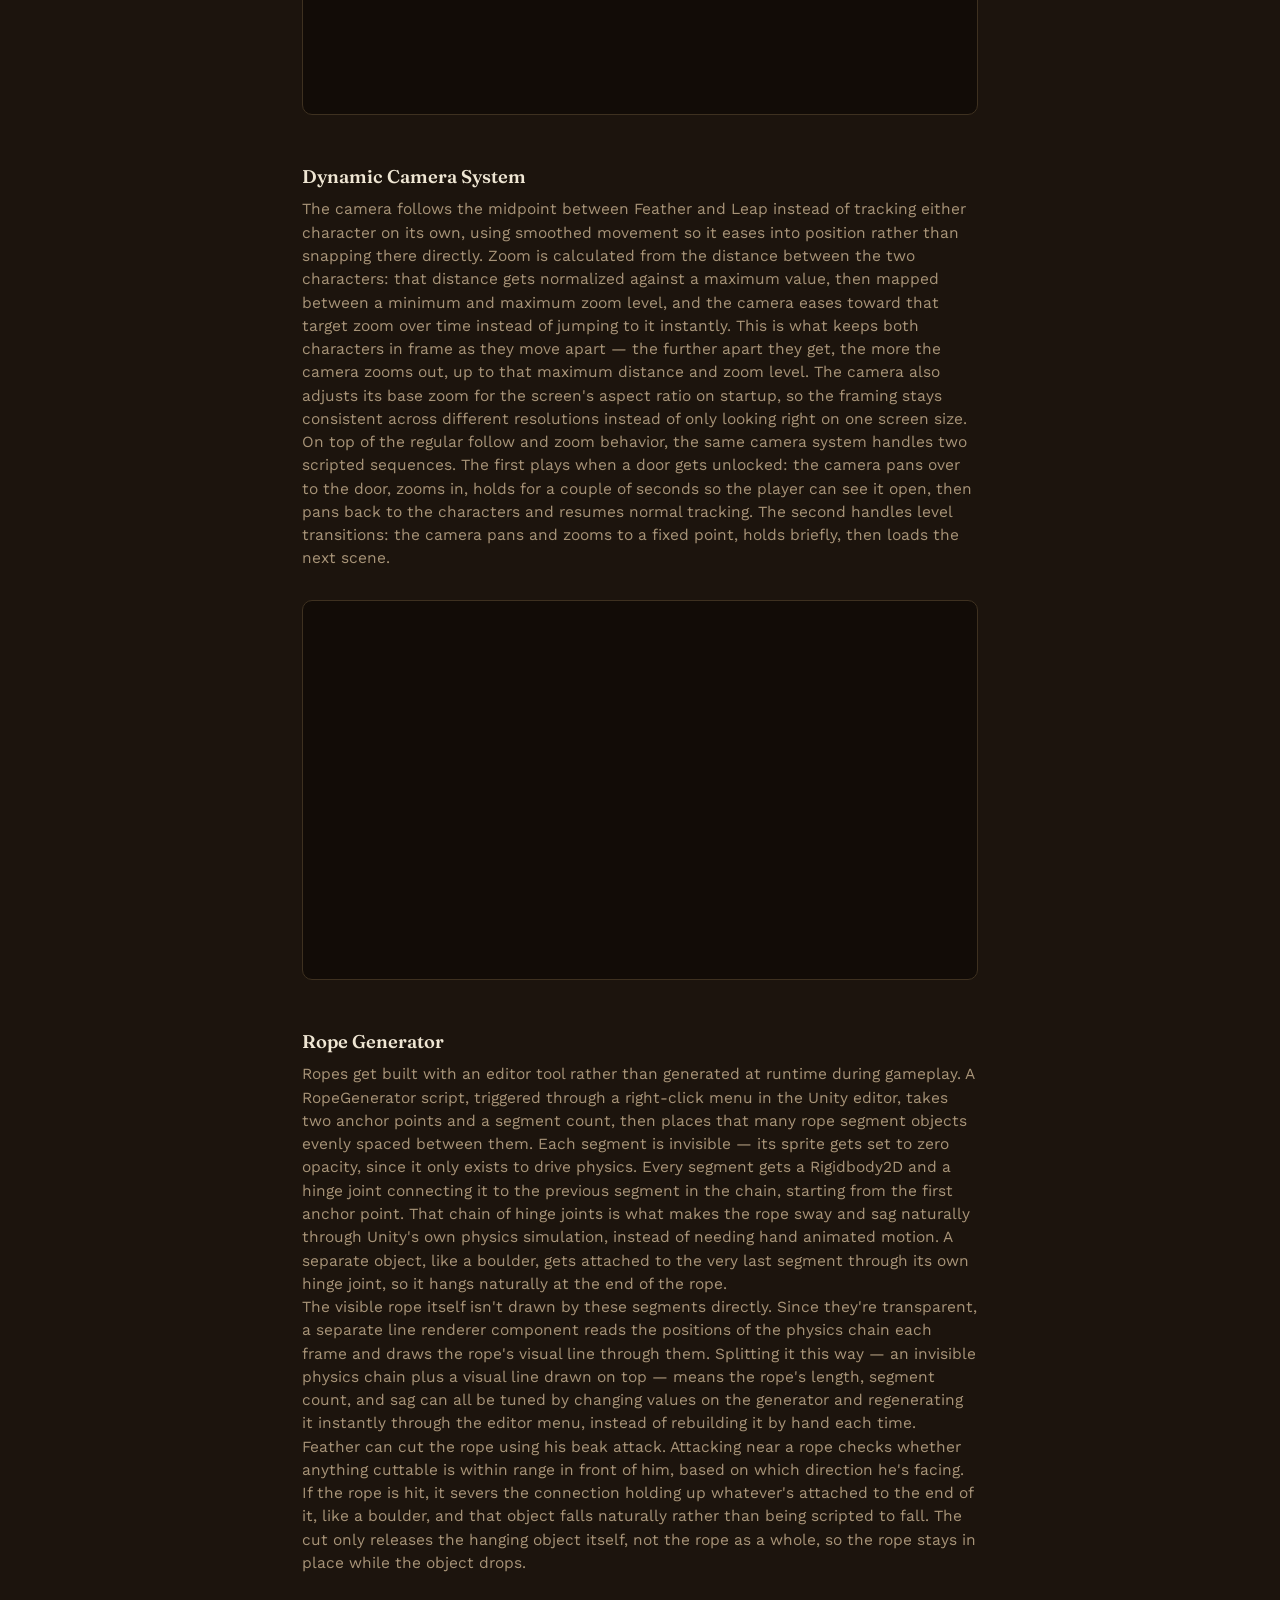
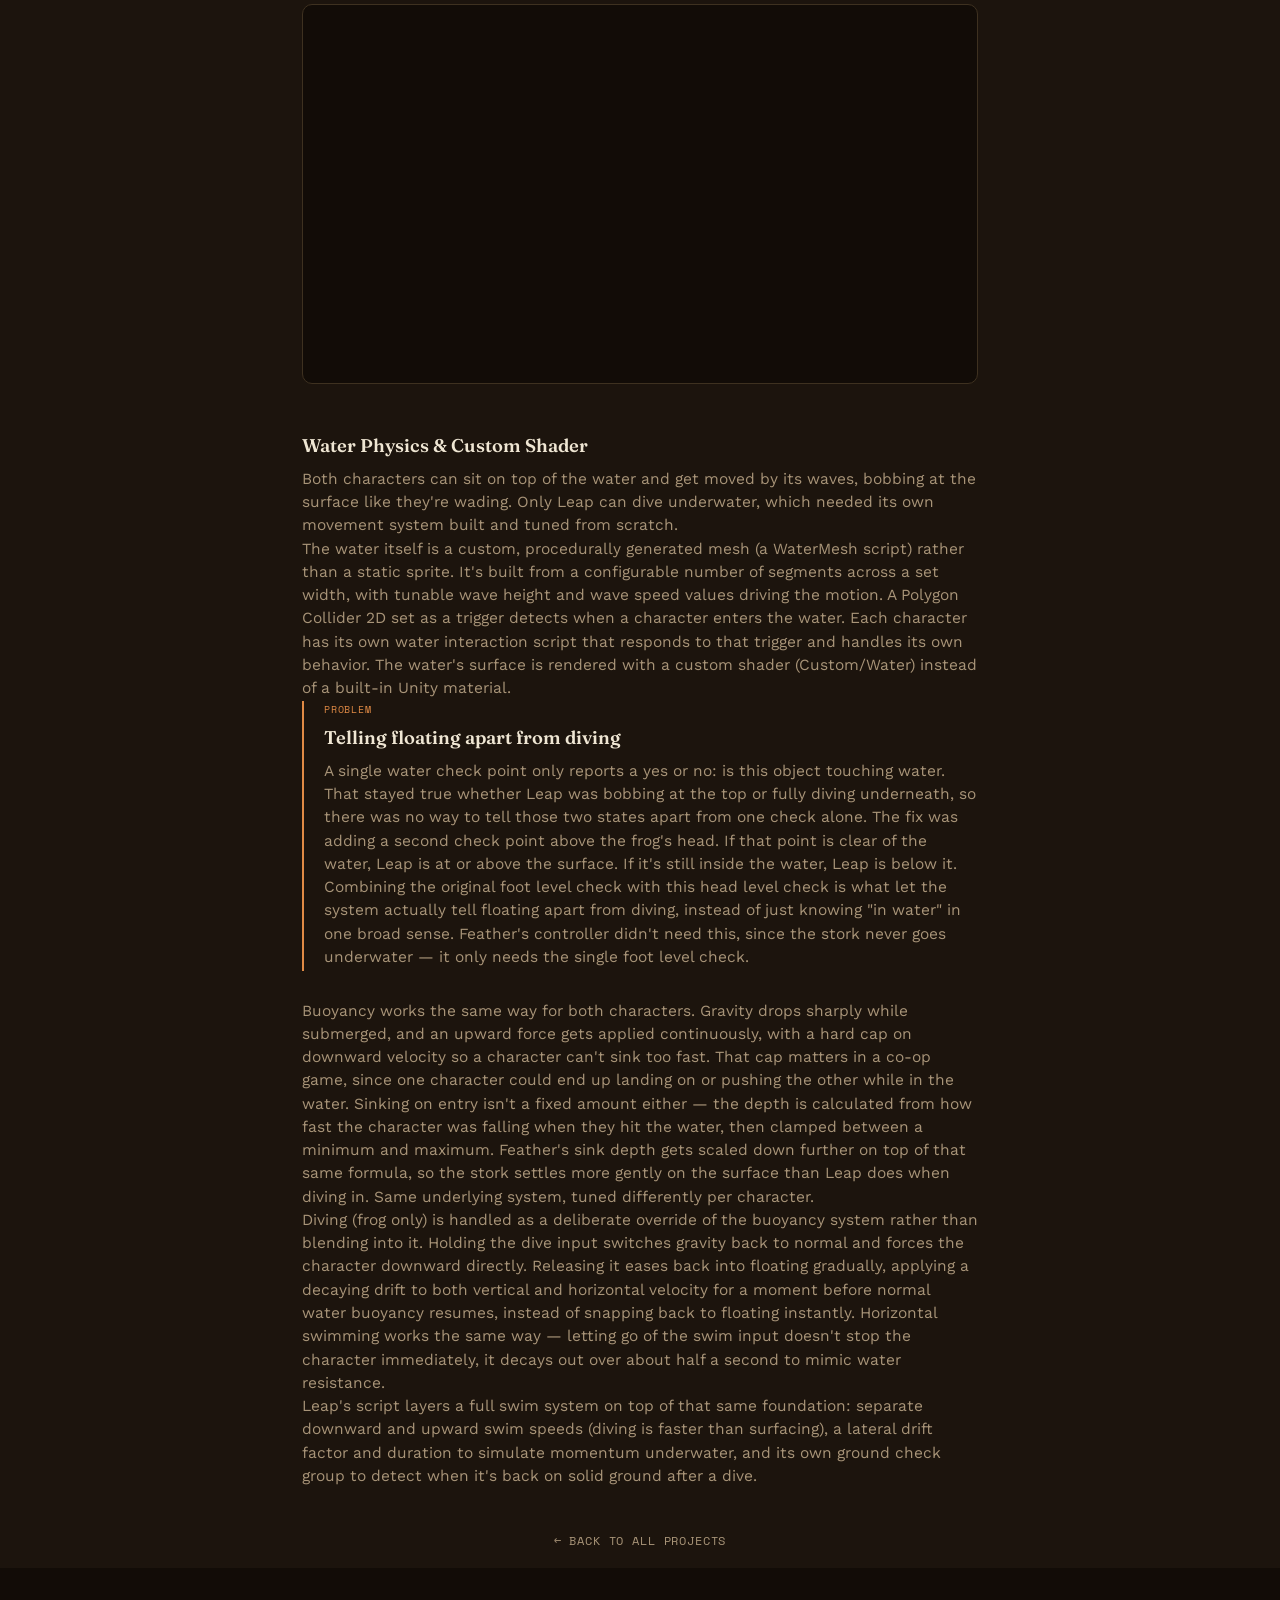
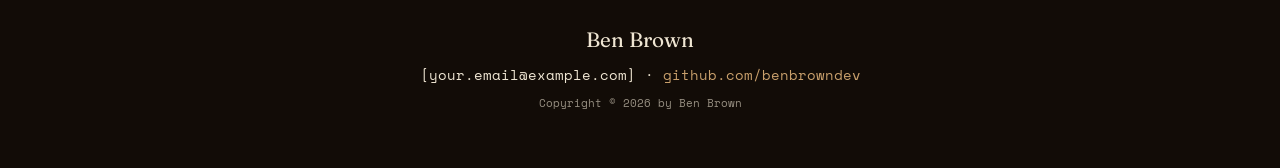
==== commit 2a636348: "Add files via upload" ====
--- a/featherandleap.html
+++ b/featherandleap.html
@@ -72,11 +72,6 @@
     <h2>Art Direction &amp; Art</h2>
 
     <div class="subsection">
-      <div class="image-frame">
-        <div class="frame-inner">
-          <p>Image coming soon — children's book art style reference</p>
-        </div>
-      </div>
       <h3>Art Direction</h3>
       <p>We went for a children's book look, inspired by Frog and Toad. Line art, solid colors, bold silhouettes, and almost no shading. The goal was to make the game feel like you're playing through a storybook.</p>
     </div>
@@ -162,7 +157,12 @@
     <div class="subsection">
       <div class="video-frame" style="padding:0;">
         <div class="frame-inner">
-          <p>Video coming soon — rope generator and Feather's beak-cut interaction</p>
+          <iframe
+            src="https://www.youtube.com/embed/1d11smRHD5E"
+            title="Feather and Leap rope generator"
+            allow="accelerometer; autoplay; clipboard-write; encrypted-media; gyroscope; picture-in-picture"
+            allowfullscreen>
+          </iframe>
         </div>
       </div>
       <h3>Rope Generator</h3>
@@ -174,7 +174,12 @@
     <div class="subsection">
       <div class="video-frame" style="padding:0;">
         <div class="frame-inner">
-          <p>Video coming soon — water physics, floating, and Leap diving underwater</p>
+          <iframe
+            src="https://www.youtube.com/embed/TZPwnoOrTxc"
+            title="Feather and Leap water physics and diving"
+            allow="accelerometer; autoplay; clipboard-write; encrypted-media; gyroscope; picture-in-picture"
+            allowfullscreen>
+          </iframe>
         </div>
       </div>
       <h3>Water Physics &amp; Custom Shader</h3>
--- a/styles.css
+++ b/styles.css
@@ -547,6 +547,12 @@
   .image-frame{
     margin:0 0 1.4rem;
   }
+  .image-frame img{
+    display:block;
+    width:100%;
+    border:1px solid var(--line);
+    border-radius:10px;
+  }
   .image-row{
     display:flex;
     gap:1rem;
@@ -558,8 +564,8 @@
     min-width:0;
   }
   .image-row .content-figure img{
-    height:100%;
-    object-fit:cover;
+    width:100%;
+    height:auto;
   }
   @media (max-width:620px){
     .image-row{ flex-direction:column; }
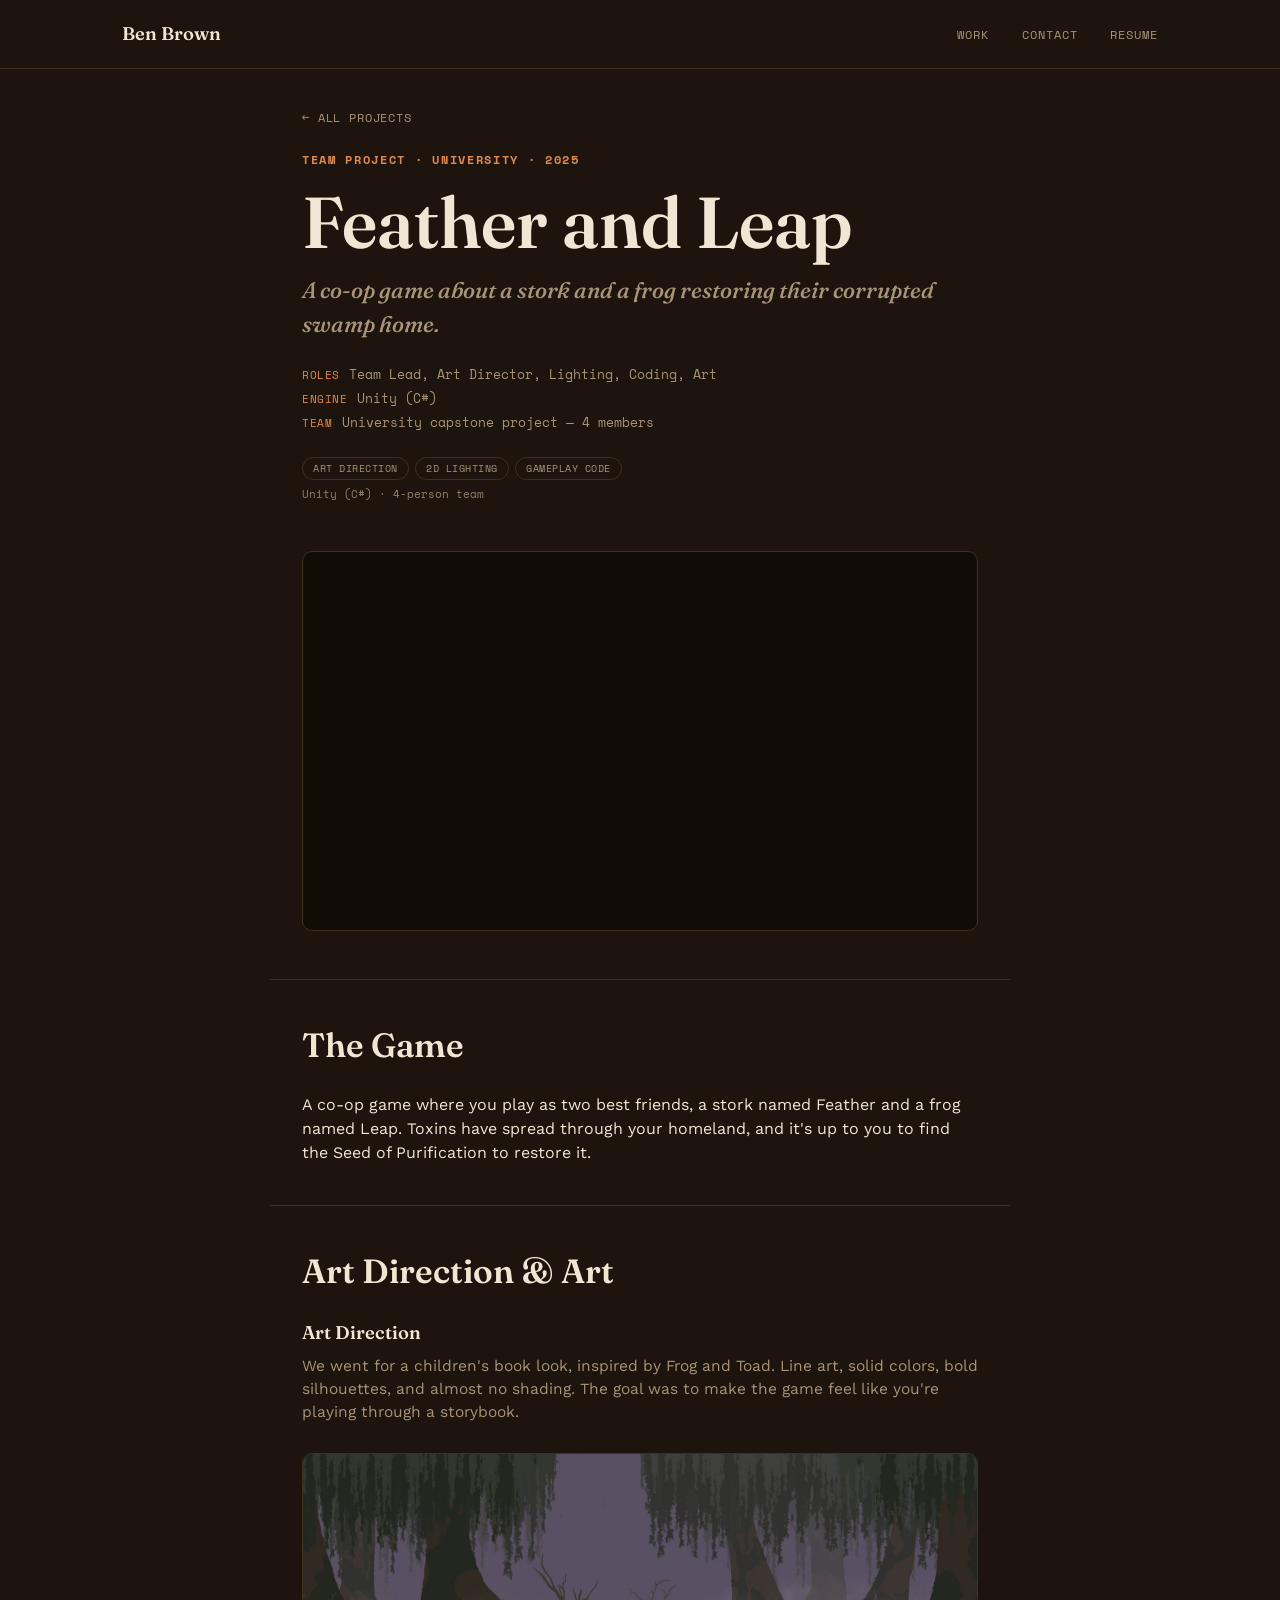
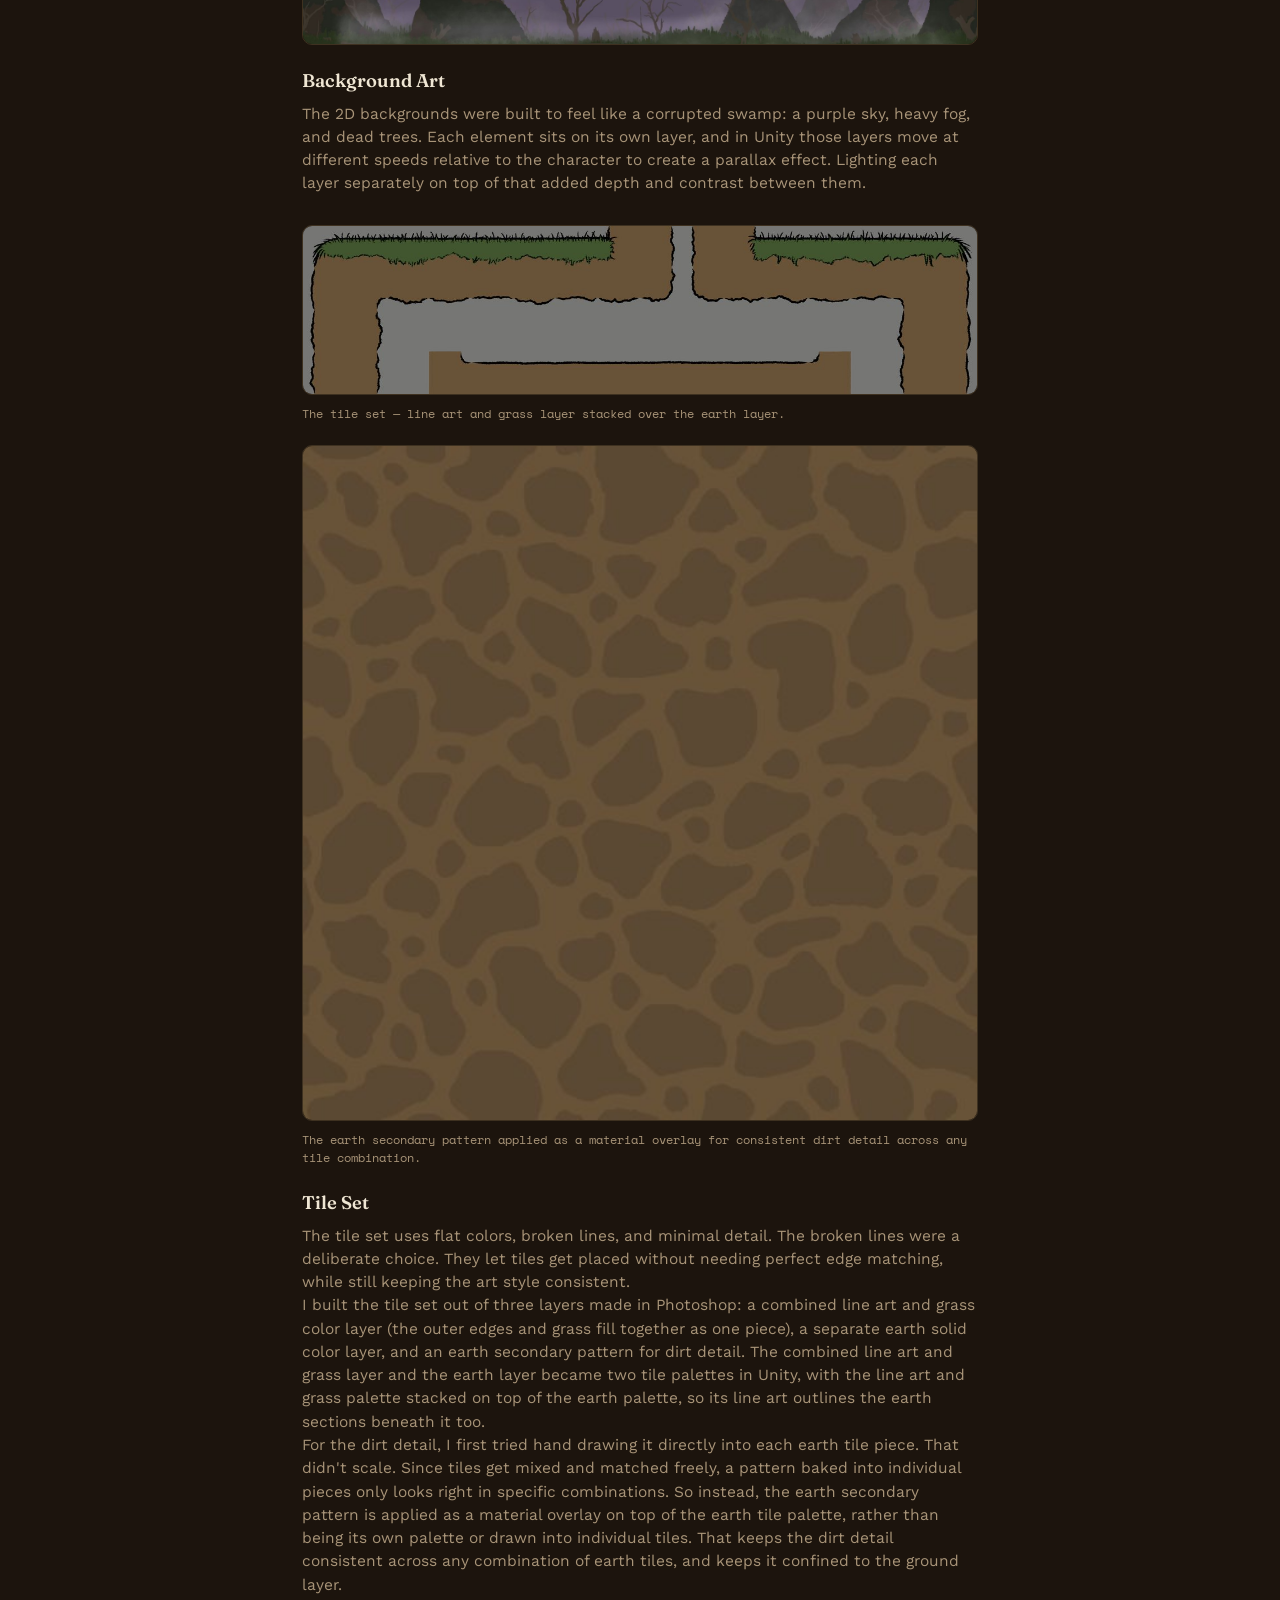
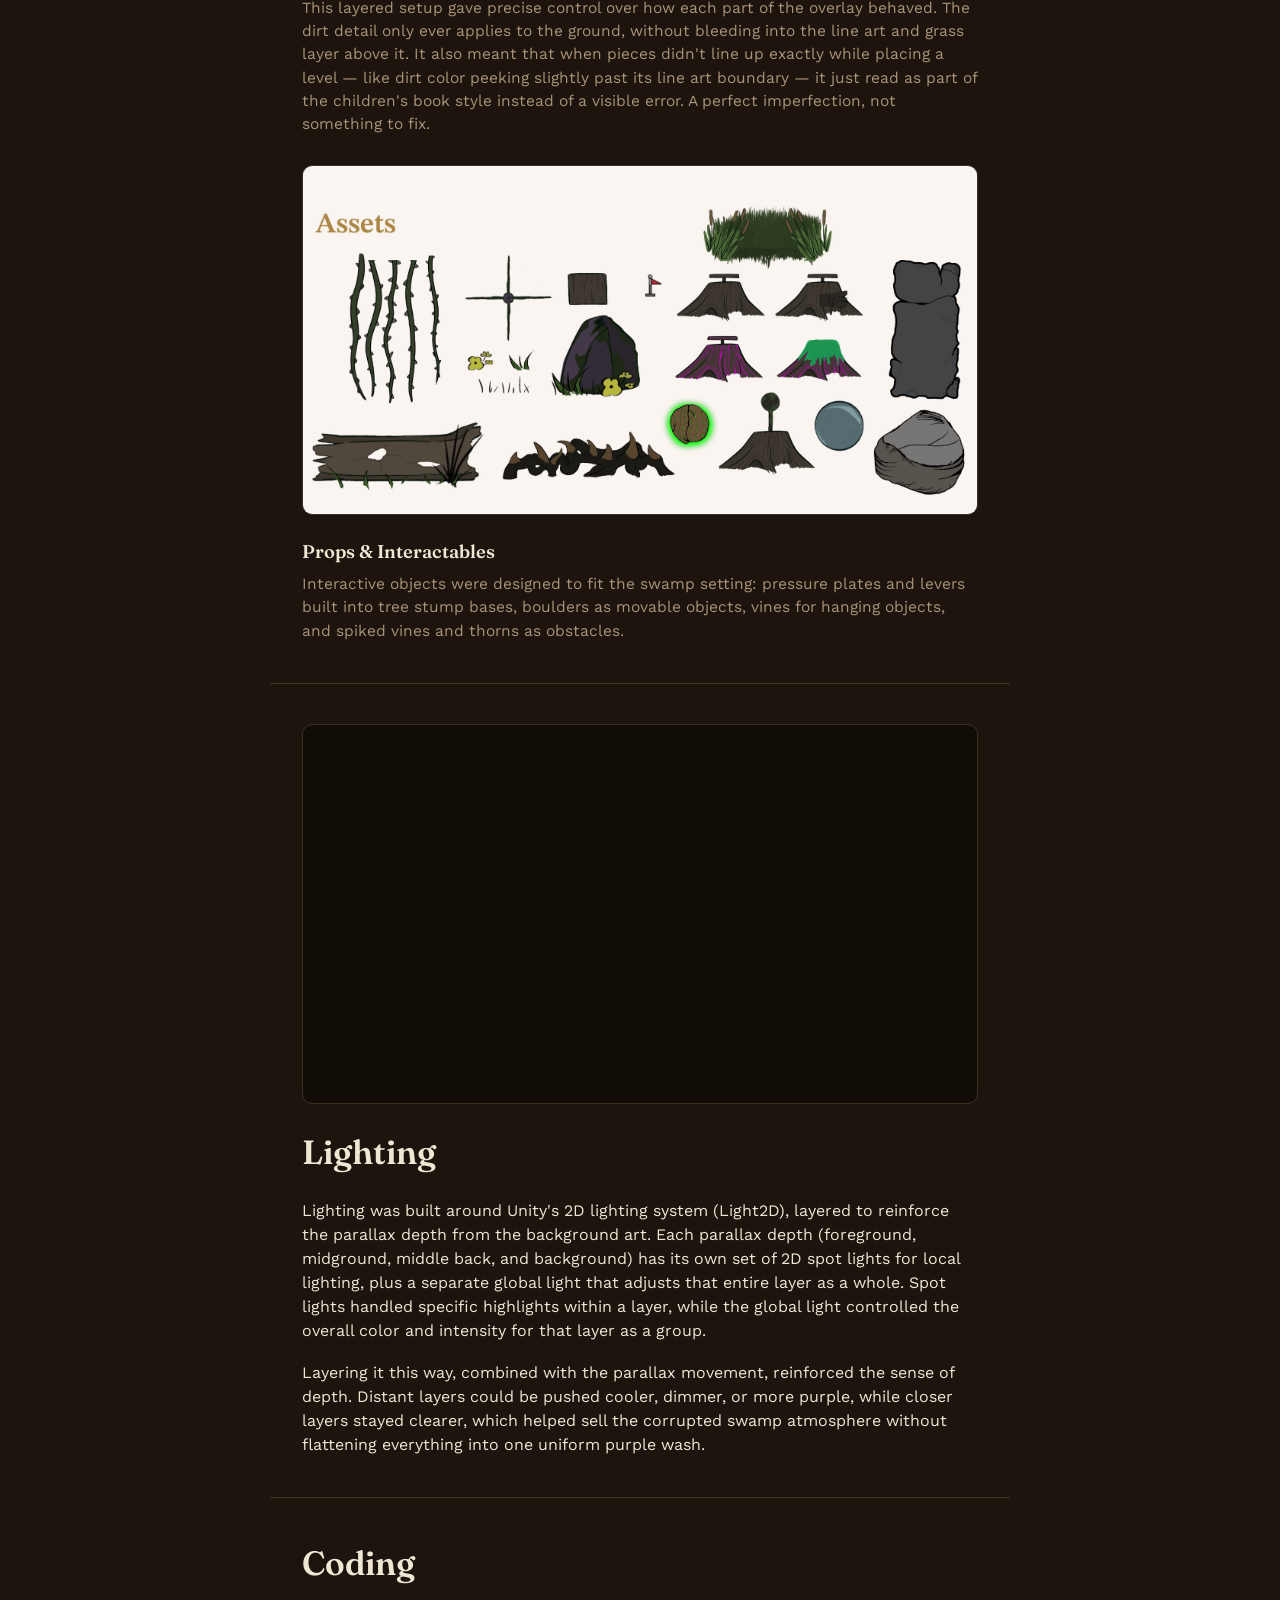
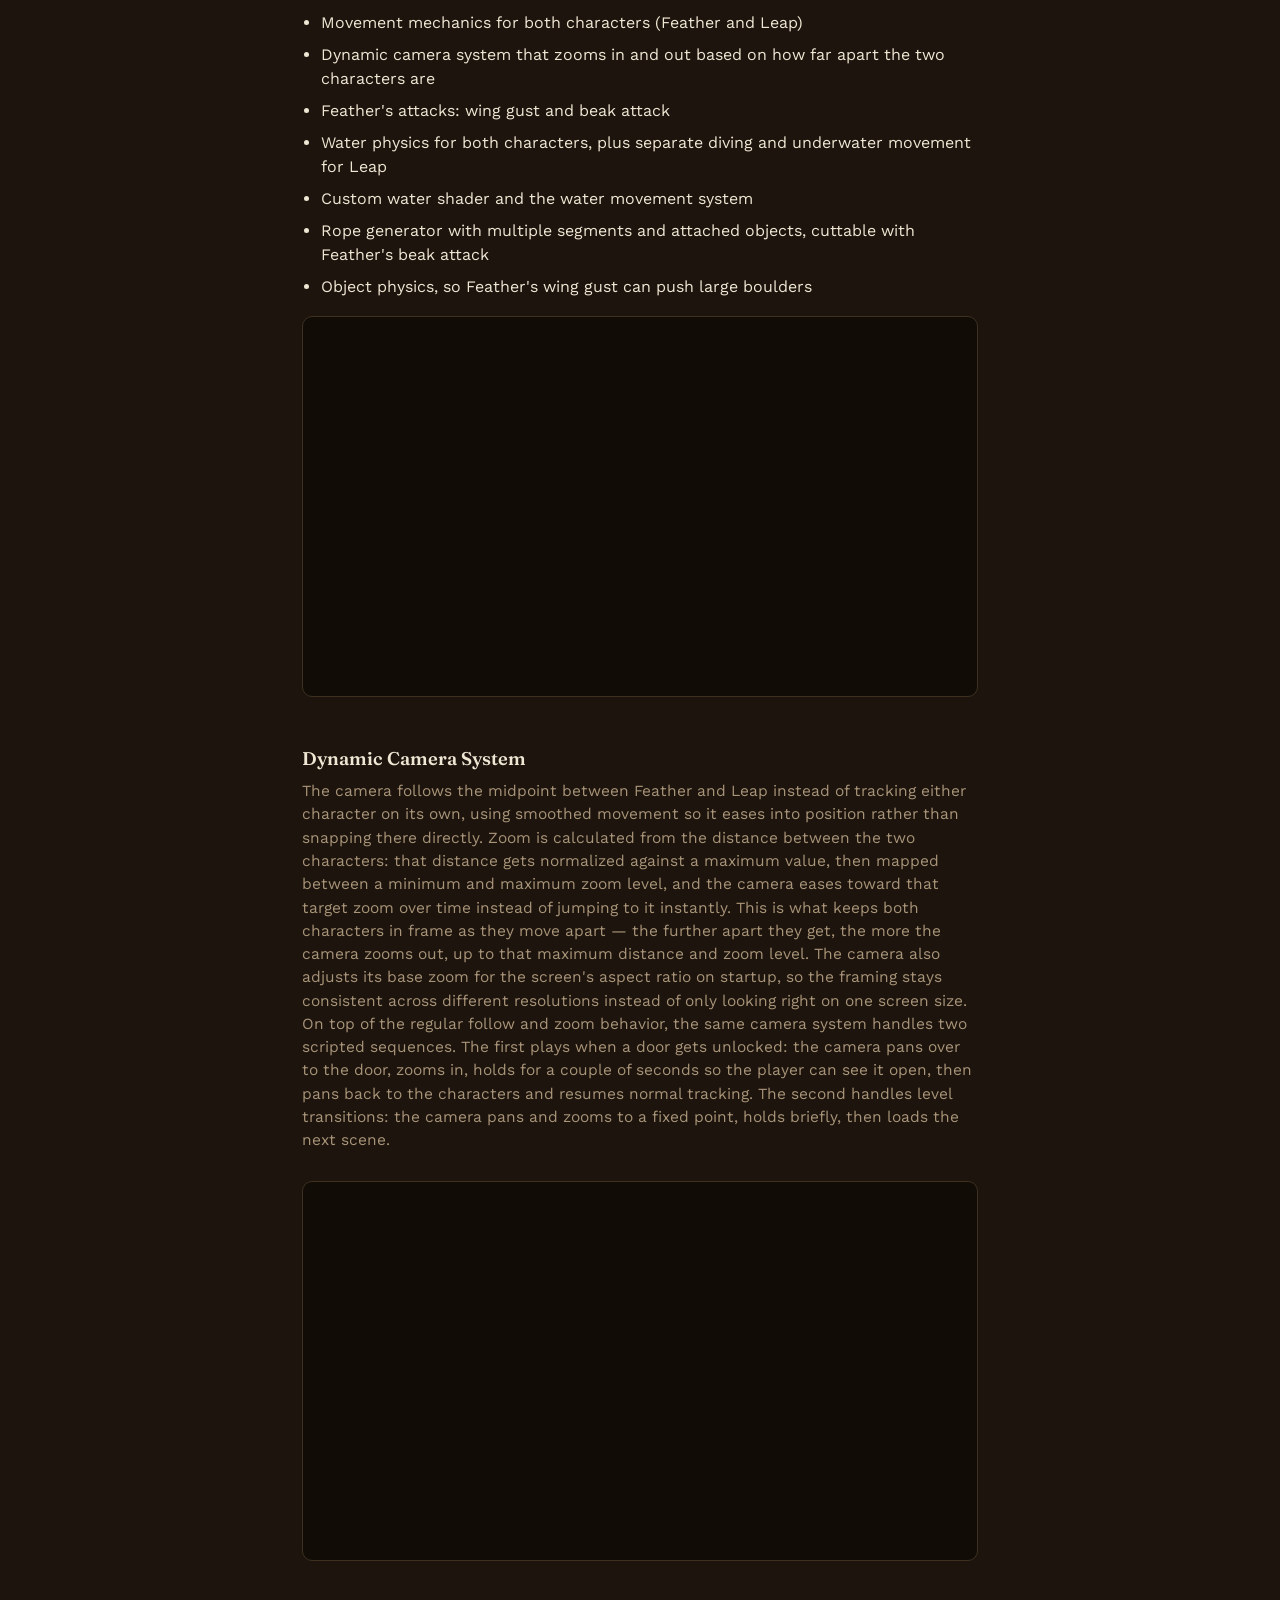
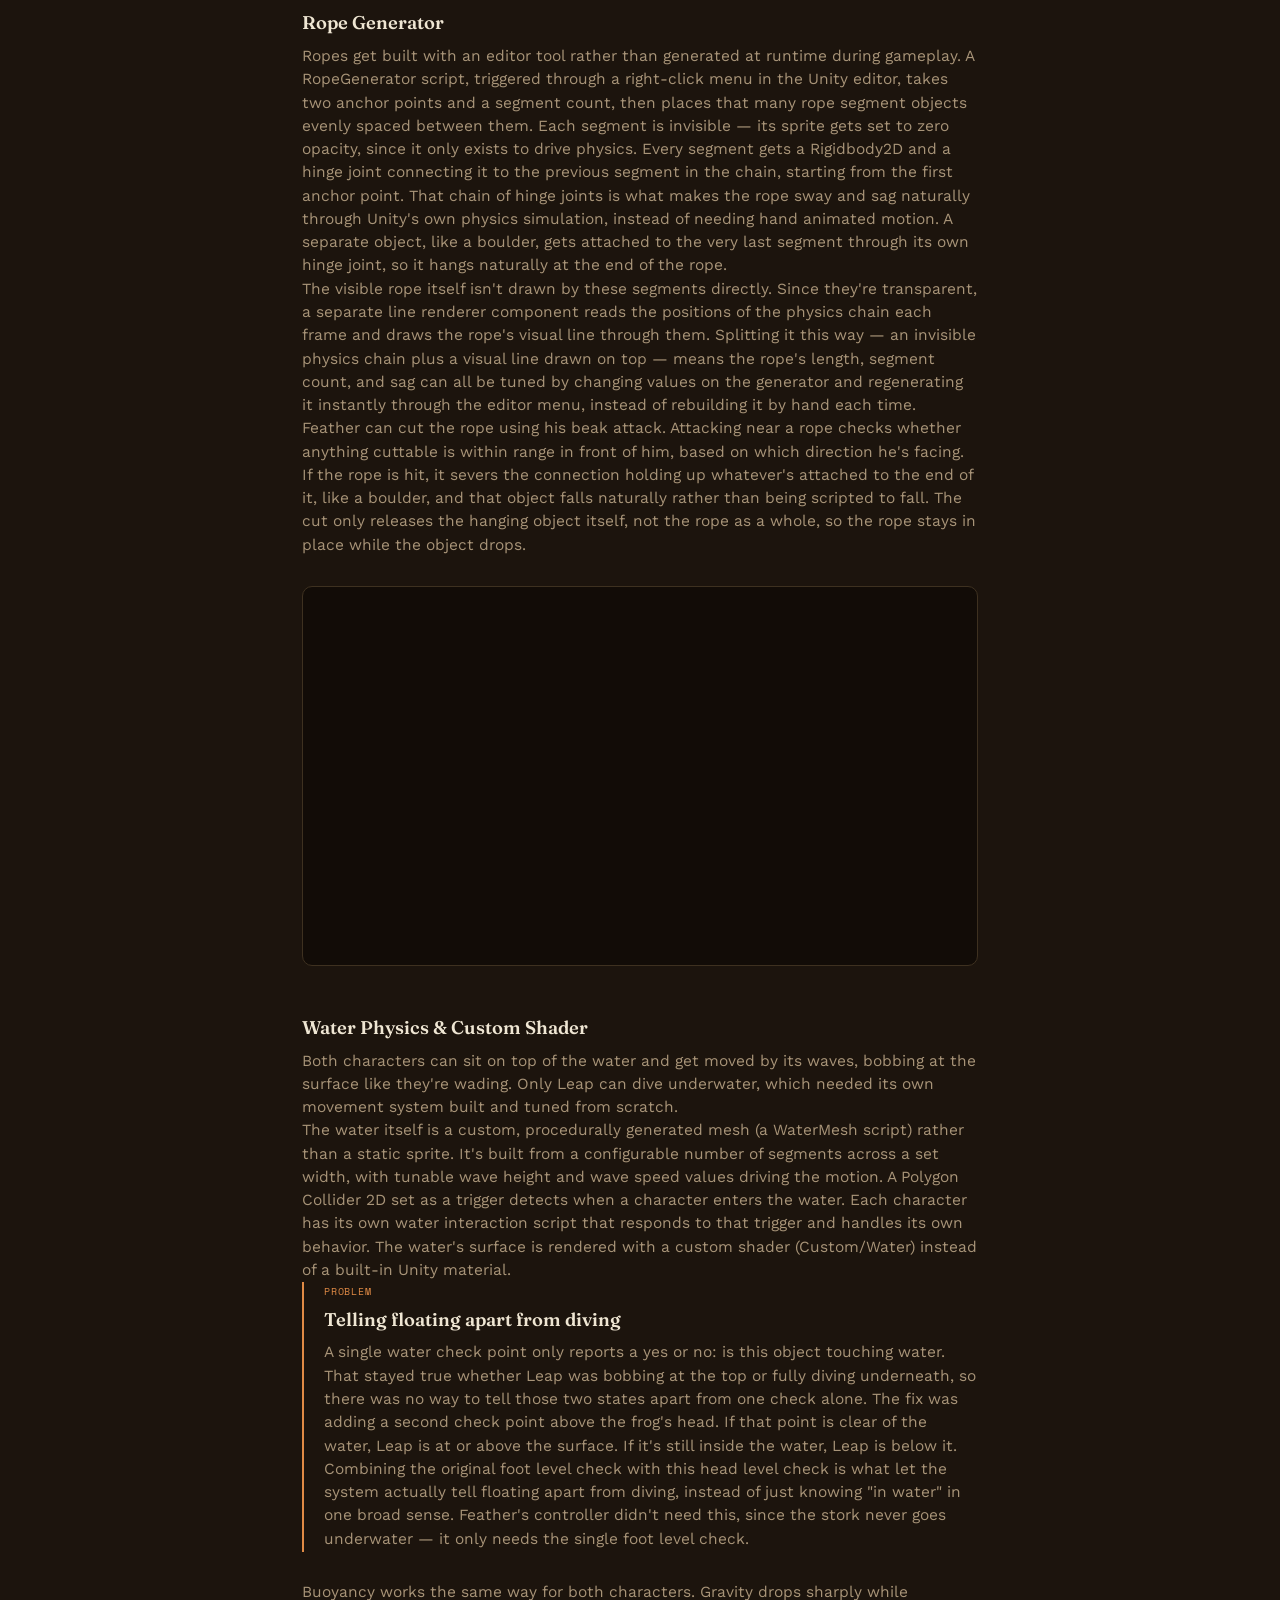
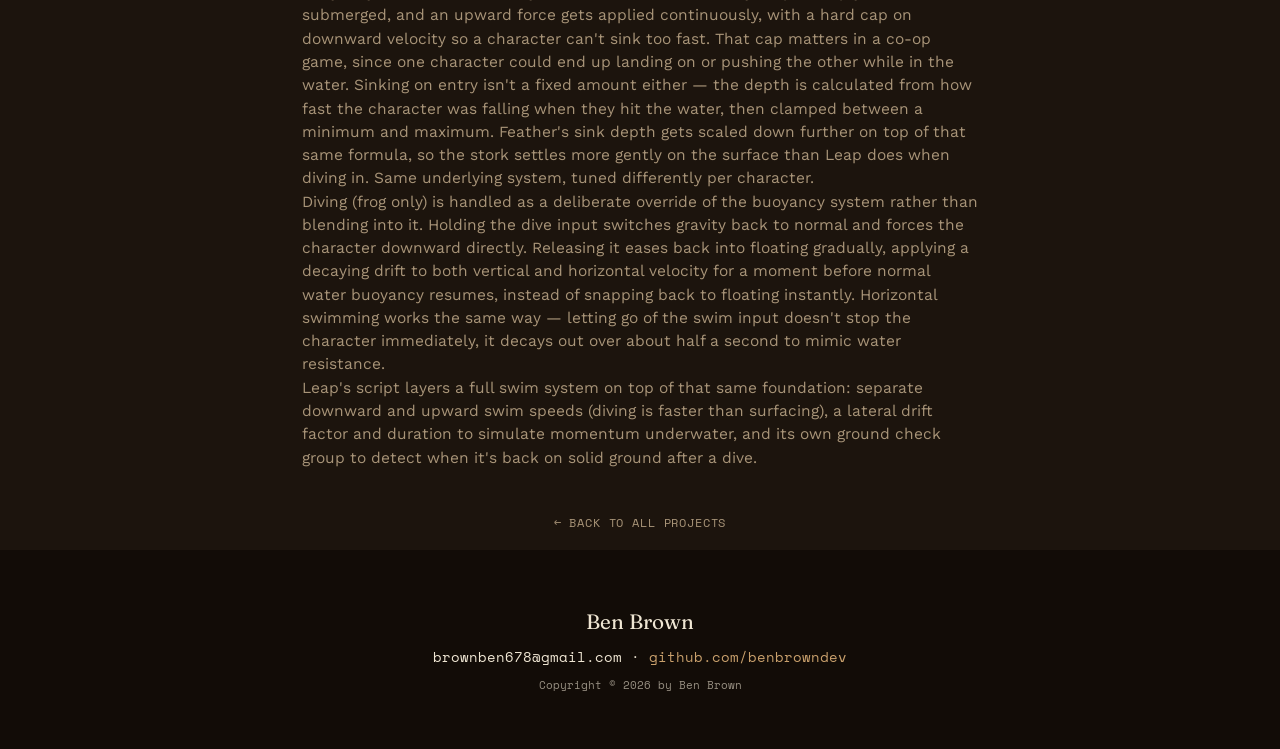
==== commit cf0850c3: "Add files via upload" ====
--- a/featherandleap.html
+++ b/featherandleap.html
@@ -32,7 +32,7 @@
   <a class="breadcrumb" href="index.html#work">← All Projects</a>
 
   <section class="project-header">
-    <p class="eyebrow">Team Project · University · [Year]</p>
+    <p class="eyebrow">Team Project · University · 2025</p>
     <h1 class="project-title">Feather and Leap</h1>
     <p class="tagline">A co-op game about a stork and a frog restoring their corrupted swamp home.</p>
 
@@ -85,14 +85,14 @@
     </div>
 
     <div class="subsection">
-      <div class="image-row">
-        <figure class="content-figure">
-          <img src="featherleap-tileset.jpg" alt="Tile set strip showing the combined line art and grass color layer over the earth layer">
-        </figure>
-        <figure class="content-figure">
-          <img src="featherleap-tileset-overlay.jpg" alt="Earth secondary pattern overlay used for dirt detail across the tile set">
-        </figure>
-      </div>
+      <figure class="content-figure">
+        <img src="featherleap-tileset.jpg" alt="Tile set strip showing the combined line art and grass color layer over the earth layer" loading="lazy">
+        <figcaption>The tile set — line art and grass layer stacked over the earth layer.</figcaption>
+      </figure>
+      <figure class="content-figure">
+        <img src="featherleap-tileset-overlay.jpg" alt="Earth secondary pattern overlay used for dirt detail across the tile set" loading="lazy">
+        <figcaption>The earth secondary pattern applied as a material overlay for consistent dirt detail across any tile combination.</figcaption>
+      </figure>
       <h3>Tile Set</h3>
       <p>The tile set uses flat colors, broken lines, and minimal detail. The broken lines were a deliberate choice. They let tiles get placed without needing perfect edge matching, while still keeping the art style consistent.</p>
       <p>I built the tile set out of three layers made in Photoshop: a combined line art and grass color layer (the outer edges and grass fill together as one piece), a separate earth solid color layer, and an earth secondary pattern for dirt detail. The combined line art and grass layer and the earth layer became two tile palettes in Unity, with the line art and grass palette stacked on top of the earth palette, so its line art outlines the earth sections beneath it too.</p>
@@ -102,9 +102,7 @@
 
     <div class="subsection">
       <div class="image-frame">
-        <div class="frame-inner">
-          <p>Image coming soon — swamp props and interactable objects</p>
-        </div>
+        <img src="featherleap-props.jpg" alt="Feather and Leap props and interactable objects including thorns, boulders, tree stumps, pressure plates, and collectibles" loading="lazy">
       </div>
       <h3>Props &amp; Interactables</h3>
       <p>Interactive objects were designed to fit the swamp setting: pressure plates and levers built into tree stump bases, boulders as movable objects, vines for hanging objects, and spiked vines and thorns as obstacles.</p>
@@ -116,7 +114,12 @@
   <section class="content-section">
     <div class="image-frame" style="margin:0 0 1.4rem;">
       <div class="frame-inner">
-        <p>Image coming soon — 2D lighting across parallax layers</p>
+        <iframe
+          src="https://www.youtube.com/embed/hZv-W7la1NE"
+          title="Feather and Leap 2D lighting and parallax"
+          allow="accelerometer; autoplay; clipboard-write; encrypted-media; gyroscope; picture-in-picture"
+          allowfullscreen>
+        </iframe>
       </div>
     </div>
     <h2>Lighting</h2>
@@ -206,7 +209,7 @@
 
 <footer id="contact">
   <p class="footer-name">Ben Brown</p>
-  <p class="footer-contact">[your.email@example.com] · <a href="https://github.com/benbrowndev">github.com/benbrowndev</a></p>
+  <p class="footer-contact">brownben678@gmail.com · <a href="https://github.com/benbrowndev">github.com/benbrowndev</a></p>
   <p class="footer-meta">Copyright © 2026 by Ben Brown</p>
 </footer>
 
--- a/styles.css
+++ b/styles.css
@@ -524,6 +524,7 @@
   .diagram-frame svg{ max-width:100%; height:auto; }
 
   .content-figure{
+    display:block;
     margin:1.4rem 0;
   }
   .content-figure img{
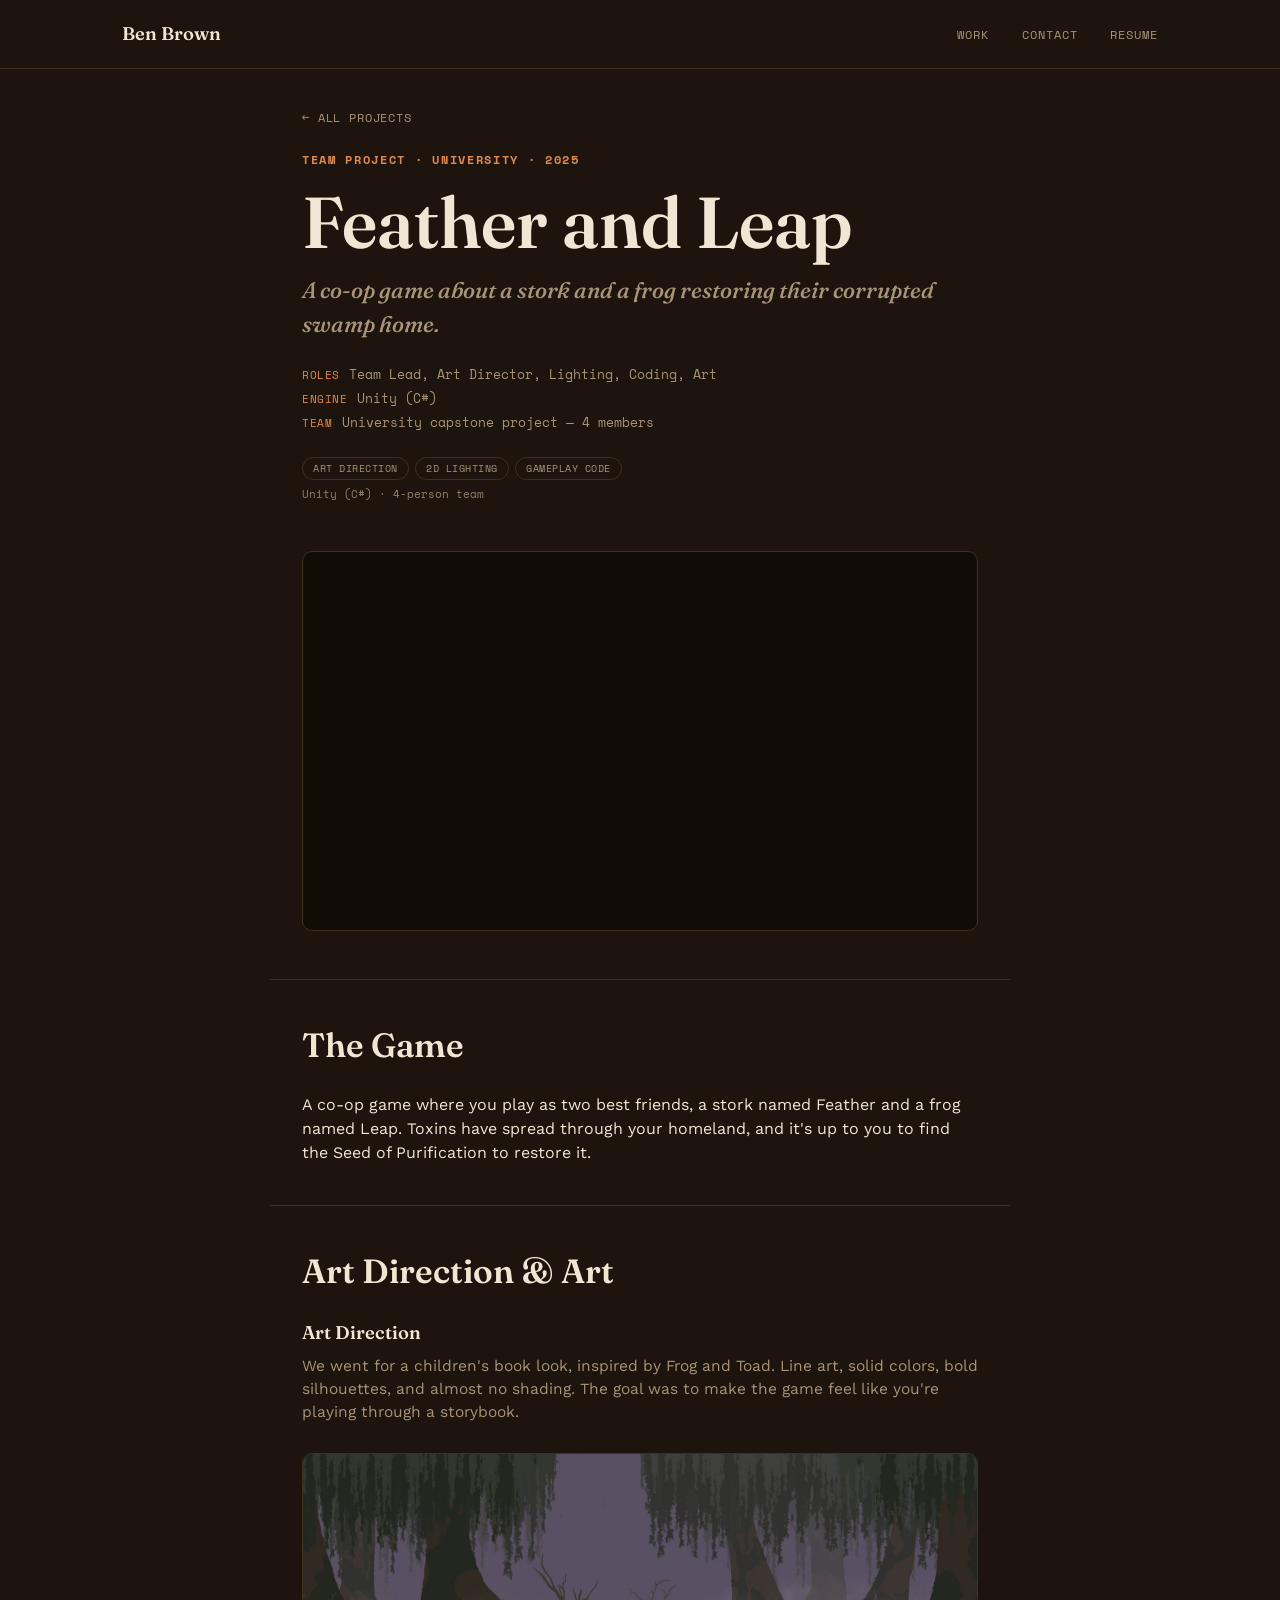
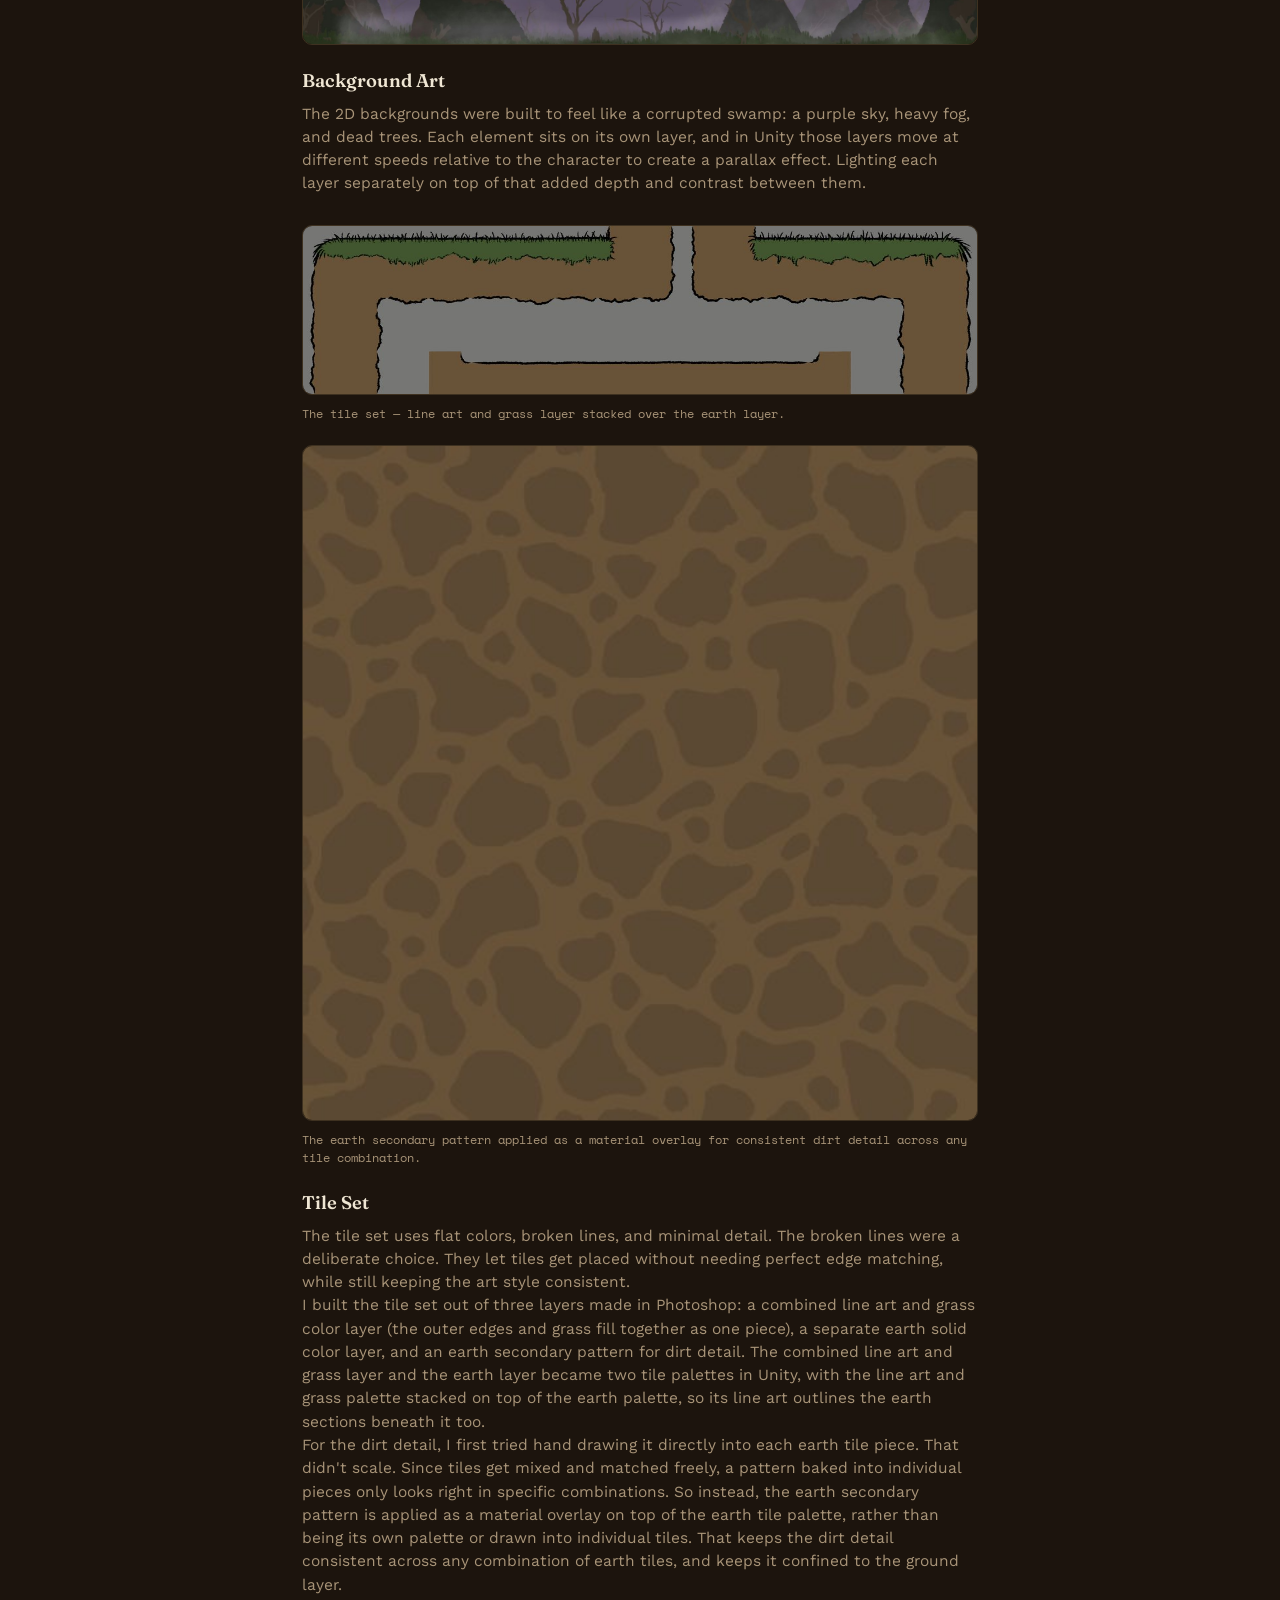
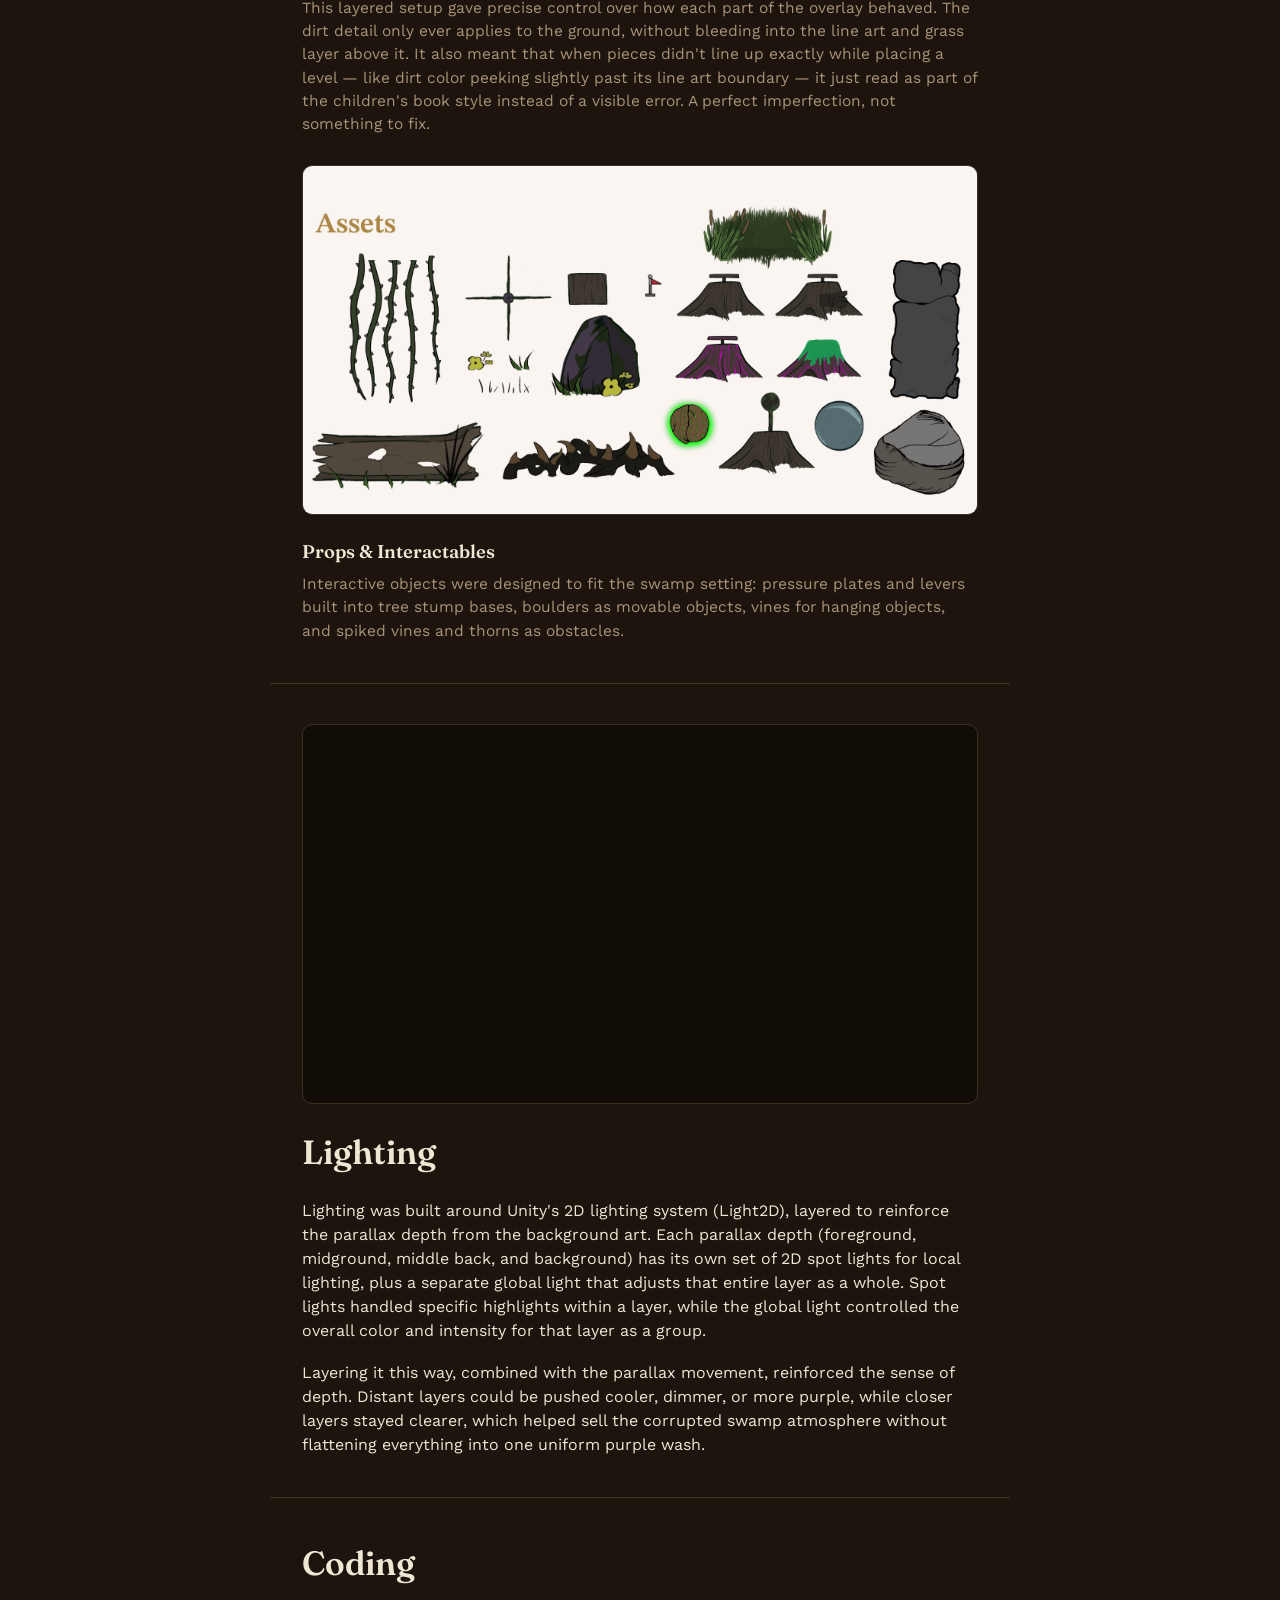
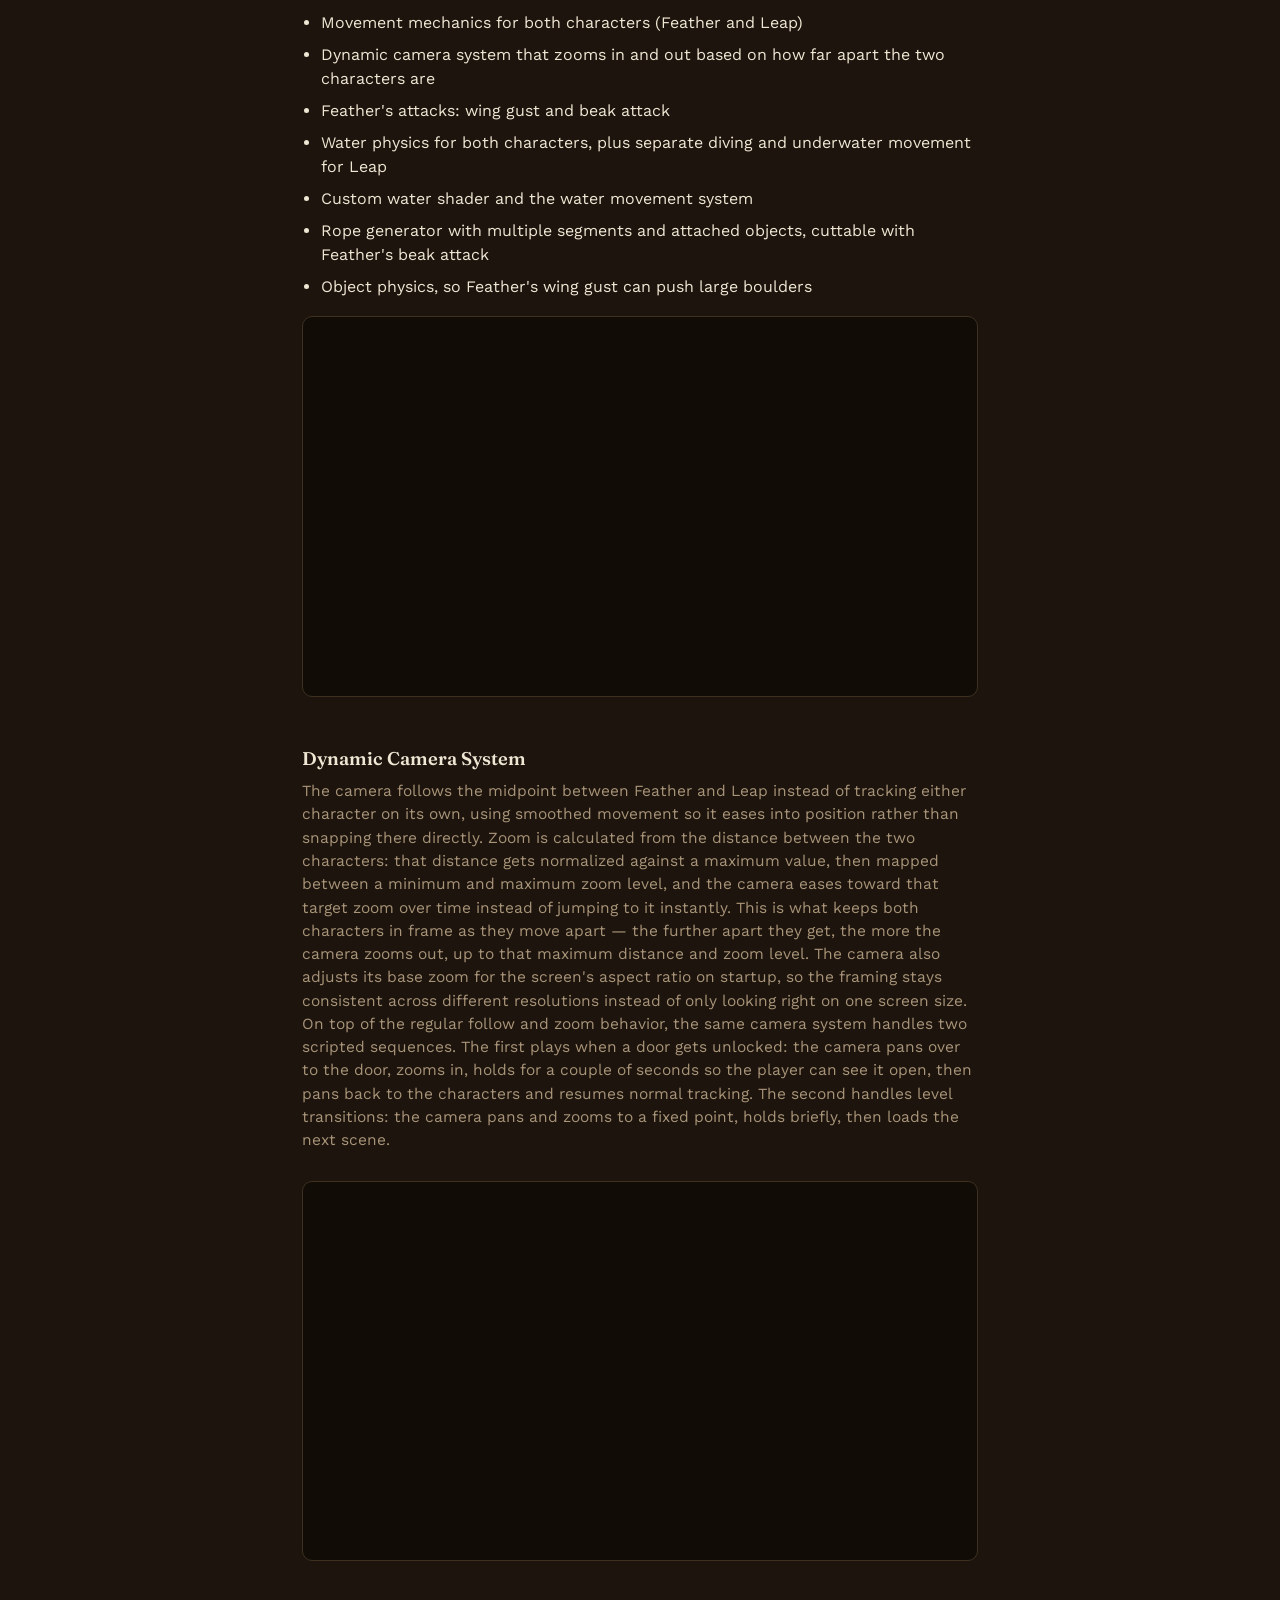
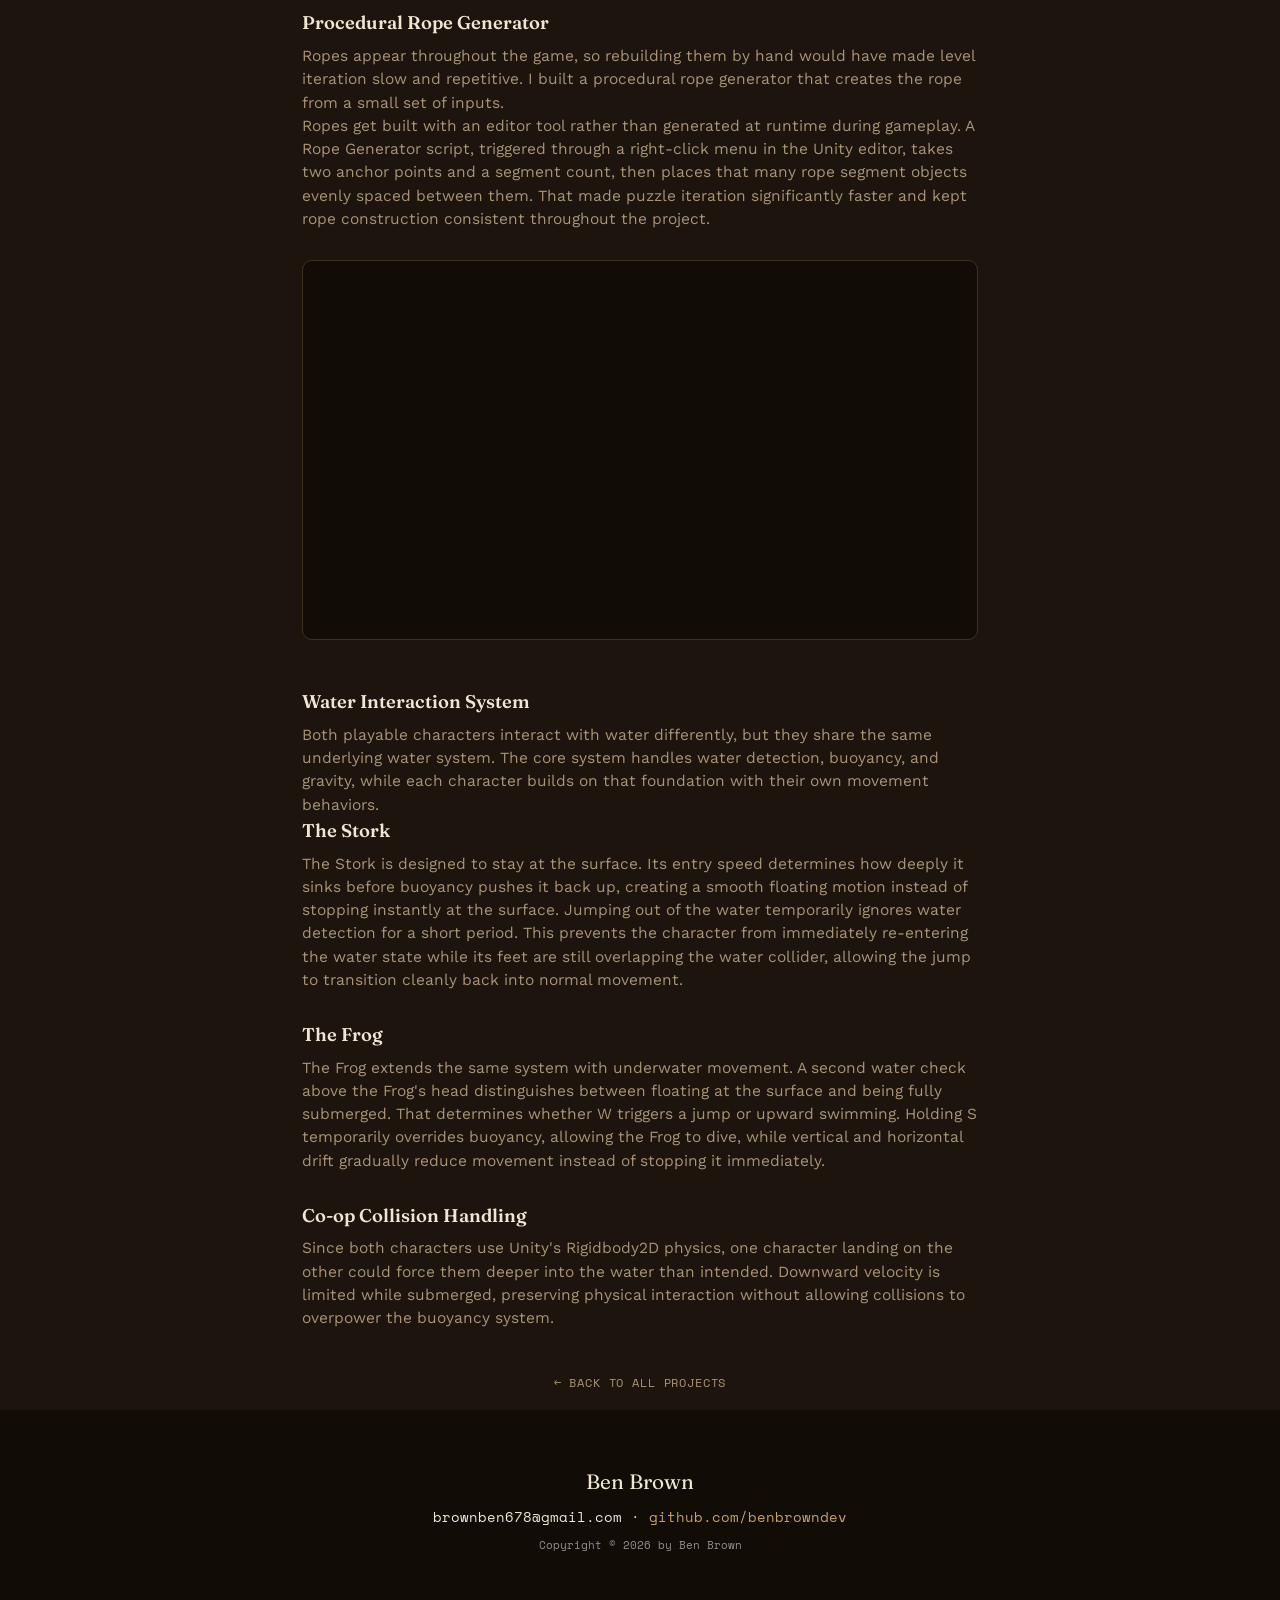
==== commit 581a9237: "Add files via upload" ====
--- a/featherandleap.html
+++ b/featherandleap.html
@@ -168,10 +168,9 @@
           </iframe>
         </div>
       </div>
-      <h3>Rope Generator</h3>
-      <p>Ropes get built with an editor tool rather than generated at runtime during gameplay. A RopeGenerator script, triggered through a right-click menu in the Unity editor, takes two anchor points and a segment count, then places that many rope segment objects evenly spaced between them. Each segment is invisible — its sprite gets set to zero opacity, since it only exists to drive physics. Every segment gets a Rigidbody2D and a hinge joint connecting it to the previous segment in the chain, starting from the first anchor point. That chain of hinge joints is what makes the rope sway and sag naturally through Unity's own physics simulation, instead of needing hand animated motion. A separate object, like a boulder, gets attached to the very last segment through its own hinge joint, so it hangs naturally at the end of the rope.</p>
-      <p>The visible rope itself isn't drawn by these segments directly. Since they're transparent, a separate line renderer component reads the positions of the physics chain each frame and draws the rope's visual line through them. Splitting it this way — an invisible physics chain plus a visual line drawn on top — means the rope's length, segment count, and sag can all be tuned by changing values on the generator and regenerating it instantly through the editor menu, instead of rebuilding it by hand each time.</p>
-      <p>Feather can cut the rope using his beak attack. Attacking near a rope checks whether anything cuttable is within range in front of him, based on which direction he's facing. If the rope is hit, it severs the connection holding up whatever's attached to the end of it, like a boulder, and that object falls naturally rather than being scripted to fall. The cut only releases the hanging object itself, not the rope as a whole, so the rope stays in place while the object drops.</p>
+      <h3>Procedural Rope Generator</h3>
+      <p>Ropes appear throughout the game, so rebuilding them by hand would have made level iteration slow and repetitive. I built a procedural rope generator that creates the rope from a small set of inputs.</p>
+      <p>Ropes get built with an editor tool rather than generated at runtime during gameplay. A Rope Generator script, triggered through a right-click menu in the Unity editor, takes two anchor points and a segment count, then places that many rope segment objects evenly spaced between them. That made puzzle iteration significantly faster and kept rope construction consistent throughout the project.</p>
     </div>
 
     <div class="subsection">
@@ -179,25 +178,29 @@
         <div class="frame-inner">
           <iframe
             src="https://www.youtube.com/embed/TZPwnoOrTxc"
-            title="Feather and Leap water physics and diving"
+            title="Feather and Leap water interaction system"
             allow="accelerometer; autoplay; clipboard-write; encrypted-media; gyroscope; picture-in-picture"
             allowfullscreen>
           </iframe>
         </div>
       </div>
-      <h3>Water Physics &amp; Custom Shader</h3>
-      <p>Both characters can sit on top of the water and get moved by its waves, bobbing at the surface like they're wading. Only Leap can dive underwater, which needed its own movement system built and tuned from scratch.</p>
-      <p>The water itself is a custom, procedurally generated mesh (a WaterMesh script) rather than a static sprite. It's built from a configurable number of segments across a set width, with tunable wave height and wave speed values driving the motion. A Polygon Collider 2D set as a trigger detects when a character enters the water. Each character has its own water interaction script that responds to that trigger and handles its own behavior. The water's surface is rendered with a custom shader (Custom/Water) instead of a built-in Unity material.</p>
-
-      <div class="bug-block">
-        <span class="bug-tag">Problem</span>
-        <h3>Telling floating apart from diving</h3>
-        <p>A single water check point only reports a yes or no: is this object touching water. That stayed true whether Leap was bobbing at the top or fully diving underneath, so there was no way to tell those two states apart from one check alone. The fix was adding a second check point above the frog's head. If that point is clear of the water, Leap is at or above the surface. If it's still inside the water, Leap is below it. Combining the original foot level check with this head level check is what let the system actually tell floating apart from diving, instead of just knowing "in water" in one broad sense. Feather's controller didn't need this, since the stork never goes underwater — it only needs the single foot level check.</p>
-      </div>
-
-      <p>Buoyancy works the same way for both characters. Gravity drops sharply while submerged, and an upward force gets applied continuously, with a hard cap on downward velocity so a character can't sink too fast. That cap matters in a co-op game, since one character could end up landing on or pushing the other while in the water. Sinking on entry isn't a fixed amount either — the depth is calculated from how fast the character was falling when they hit the water, then clamped between a minimum and maximum. Feather's sink depth gets scaled down further on top of that same formula, so the stork settles more gently on the surface than Leap does when diving in. Same underlying system, tuned differently per character.</p>
-      <p>Diving (frog only) is handled as a deliberate override of the buoyancy system rather than blending into it. Holding the dive input switches gravity back to normal and forces the character downward directly. Releasing it eases back into floating gradually, applying a decaying drift to both vertical and horizontal velocity for a moment before normal water buoyancy resumes, instead of snapping back to floating instantly. Horizontal swimming works the same way — letting go of the swim input doesn't stop the character immediately, it decays out over about half a second to mimic water resistance.</p>
-      <p>Leap's script layers a full swim system on top of that same foundation: separate downward and upward swim speeds (diving is faster than surfacing), a lateral drift factor and duration to simulate momentum underwater, and its own ground check group to detect when it's back on solid ground after a dive.</p>
+      <h3>Water Interaction System</h3>
+      <p>Both playable characters interact with water differently, but they share the same underlying water system. The core system handles water detection, buoyancy, and gravity, while each character builds on that foundation with their own movement behaviors.</p>
+
+      <div class="subsection">
+        <h3>The Stork</h3>
+        <p>The Stork is designed to stay at the surface. Its entry speed determines how deeply it sinks before buoyancy pushes it back up, creating a smooth floating motion instead of stopping instantly at the surface. Jumping out of the water temporarily ignores water detection for a short period. This prevents the character from immediately re-entering the water state while its feet are still overlapping the water collider, allowing the jump to transition cleanly back into normal movement.</p>
+      </div>
+
+      <div class="subsection">
+        <h3>The Frog</h3>
+        <p>The Frog extends the same system with underwater movement. A second water check above the Frog's head distinguishes between floating at the surface and being fully submerged. That determines whether W triggers a jump or upward swimming. Holding S temporarily overrides buoyancy, allowing the Frog to dive, while vertical and horizontal drift gradually reduce movement instead of stopping it immediately.</p>
+      </div>
+
+      <div class="subsection">
+        <h3>Co-op Collision Handling</h3>
+        <p>Since both characters use Unity's Rigidbody2D physics, one character landing on the other could force them deeper into the water than intended. Downward velocity is limited while submerged, preserving physical interaction without allowing collisions to overpower the buoyancy system.</p>
+      </div>
     </div>
   </section>
 
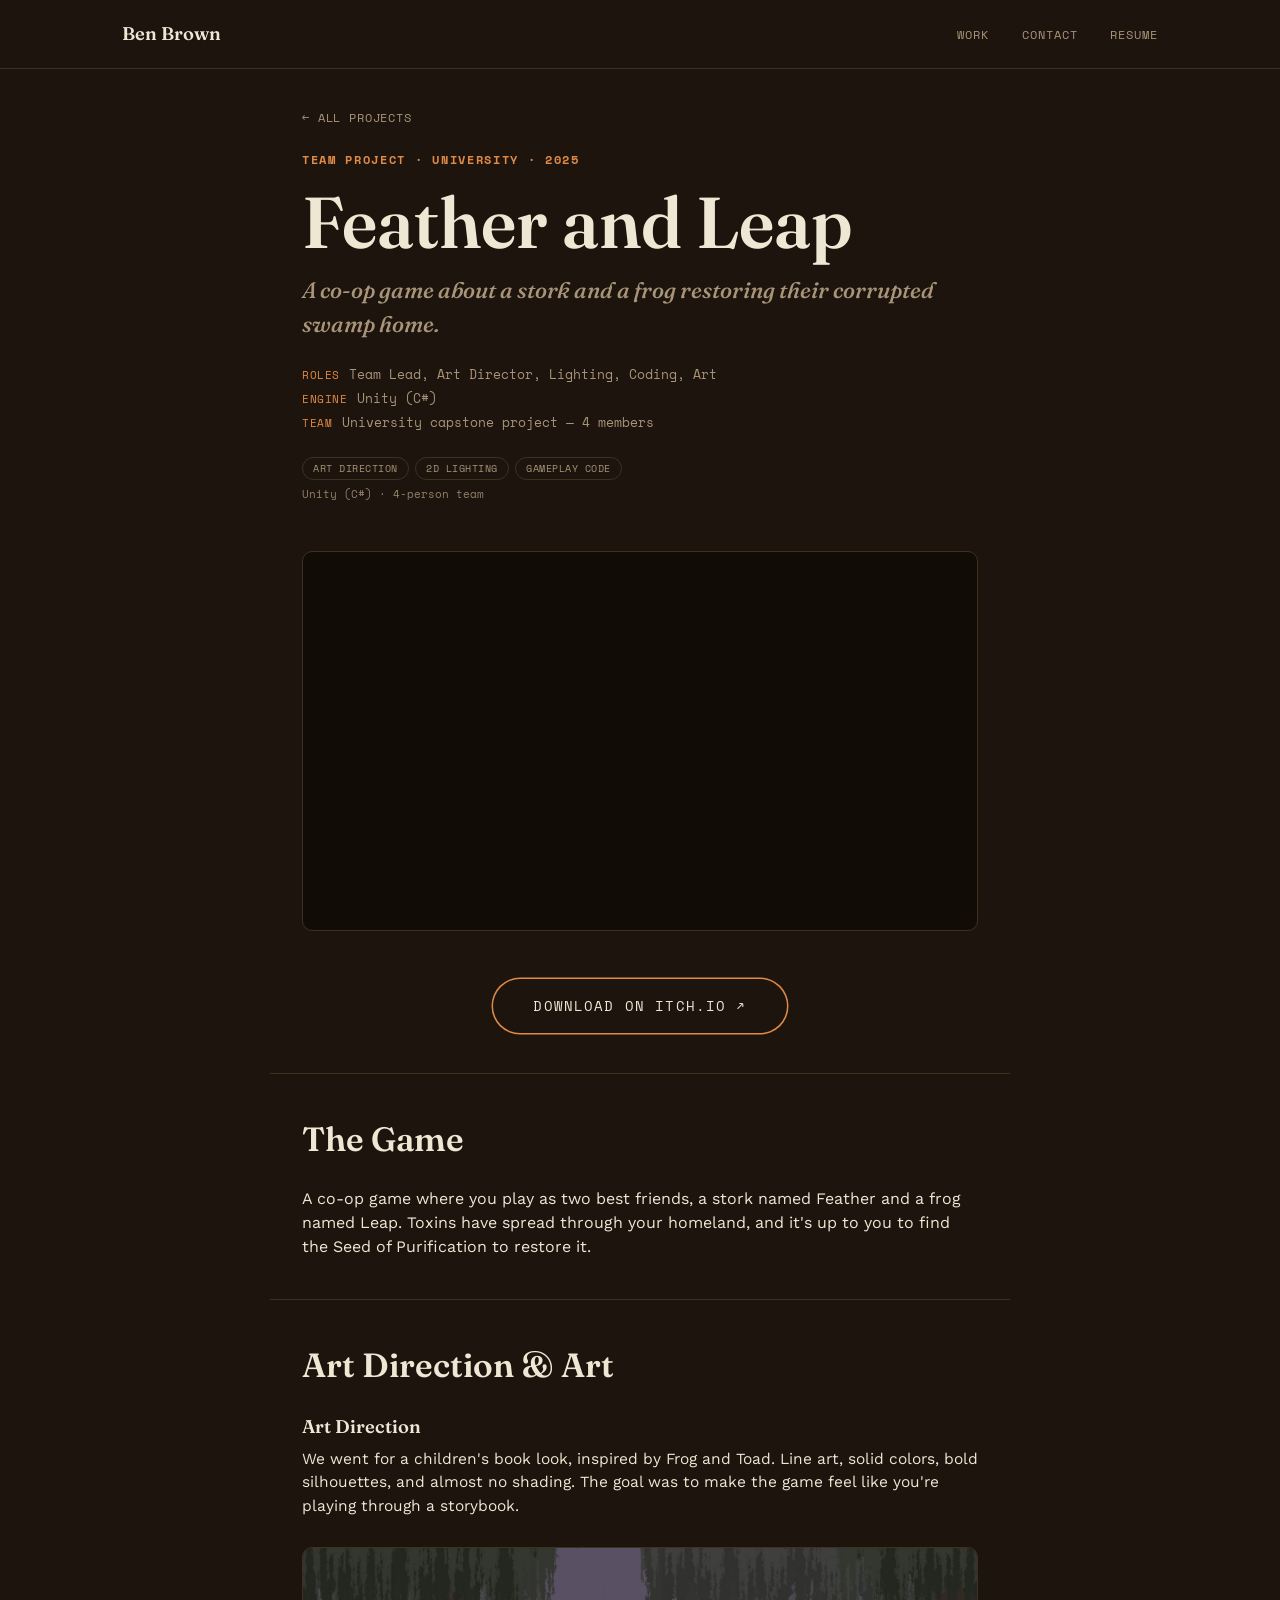
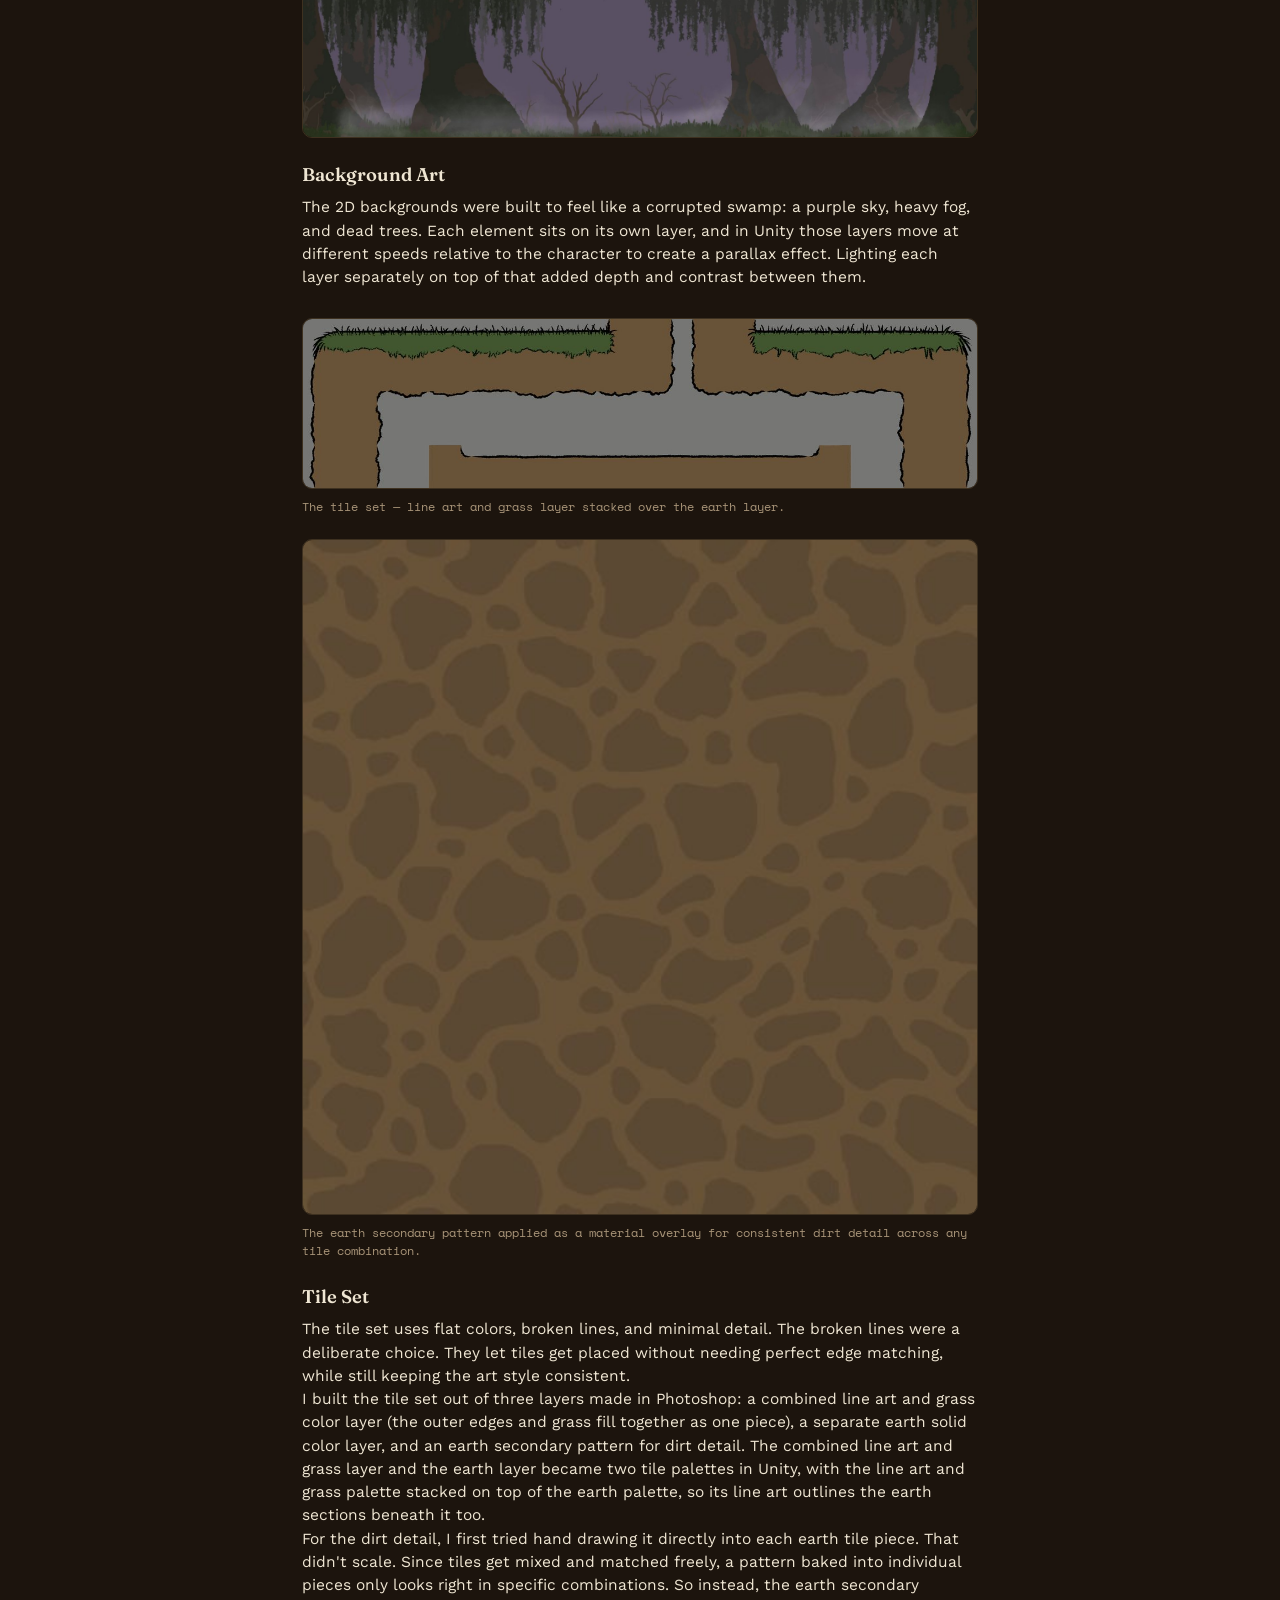
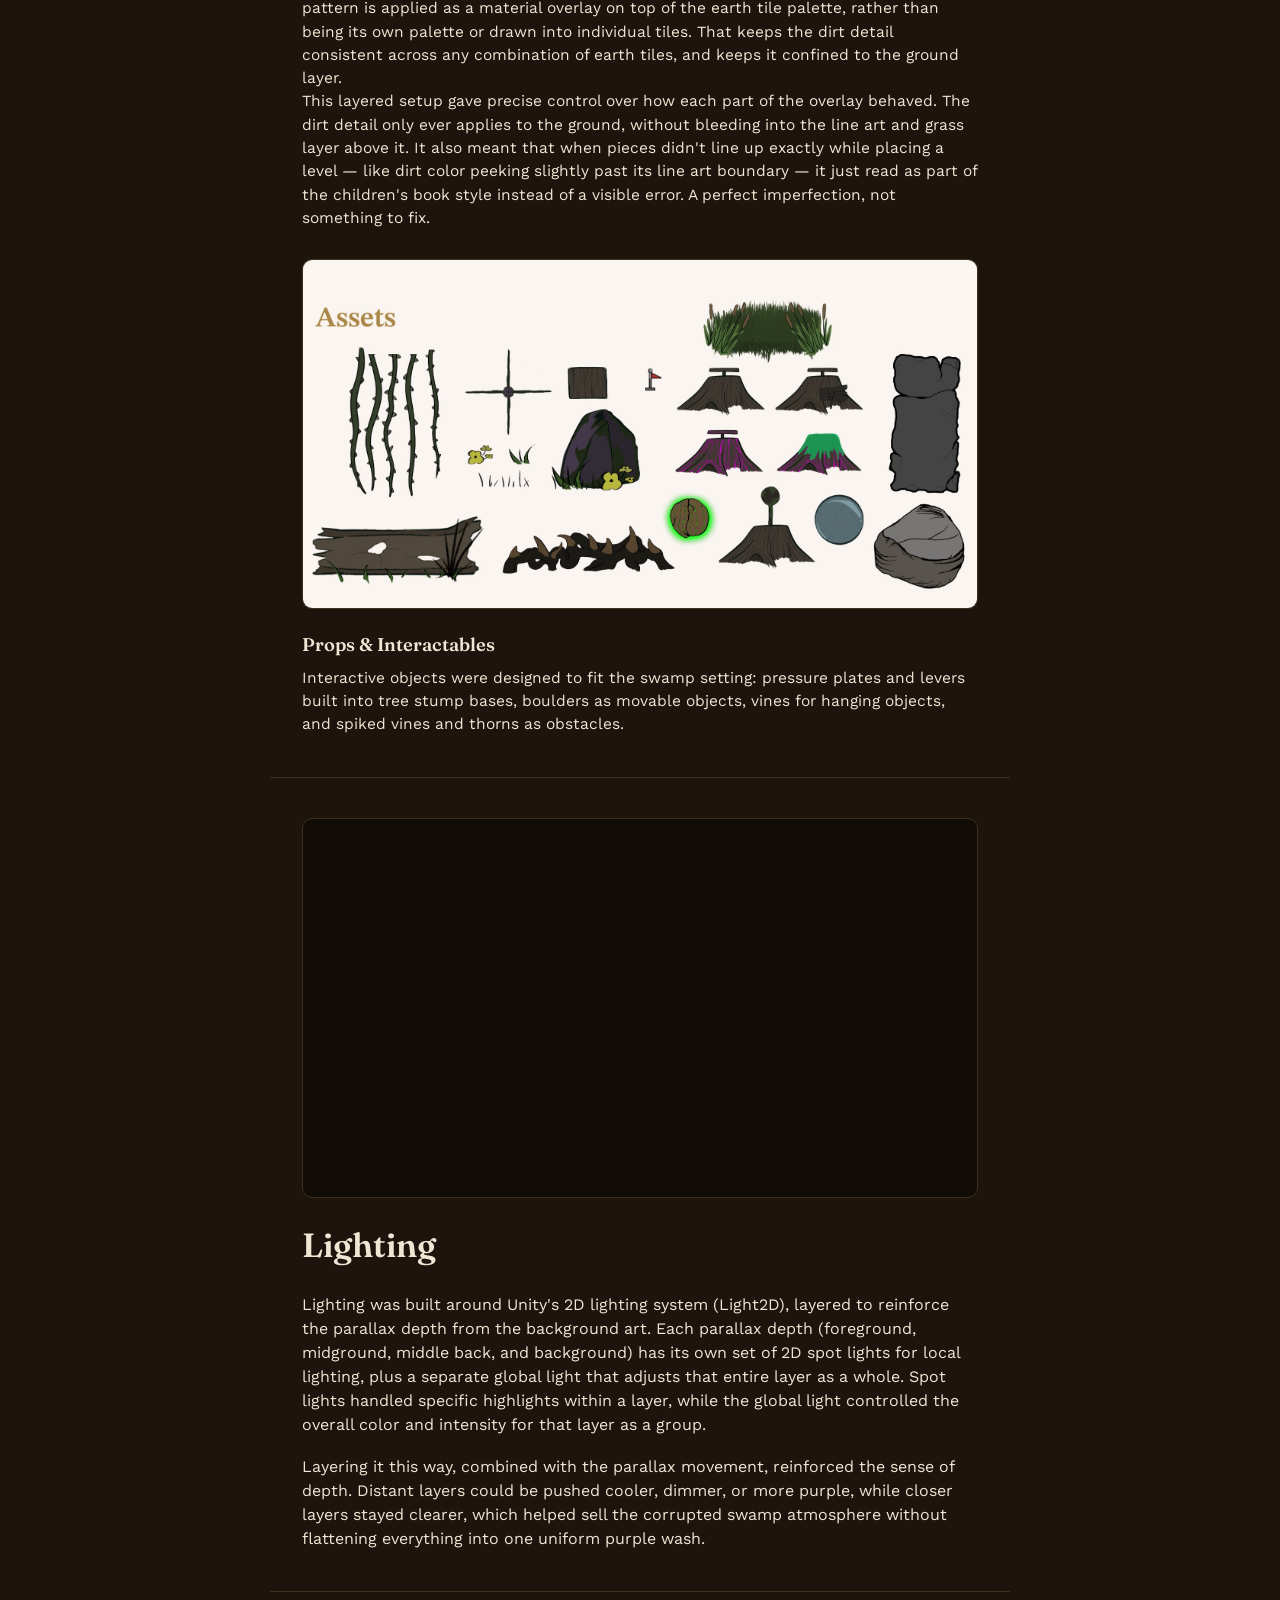
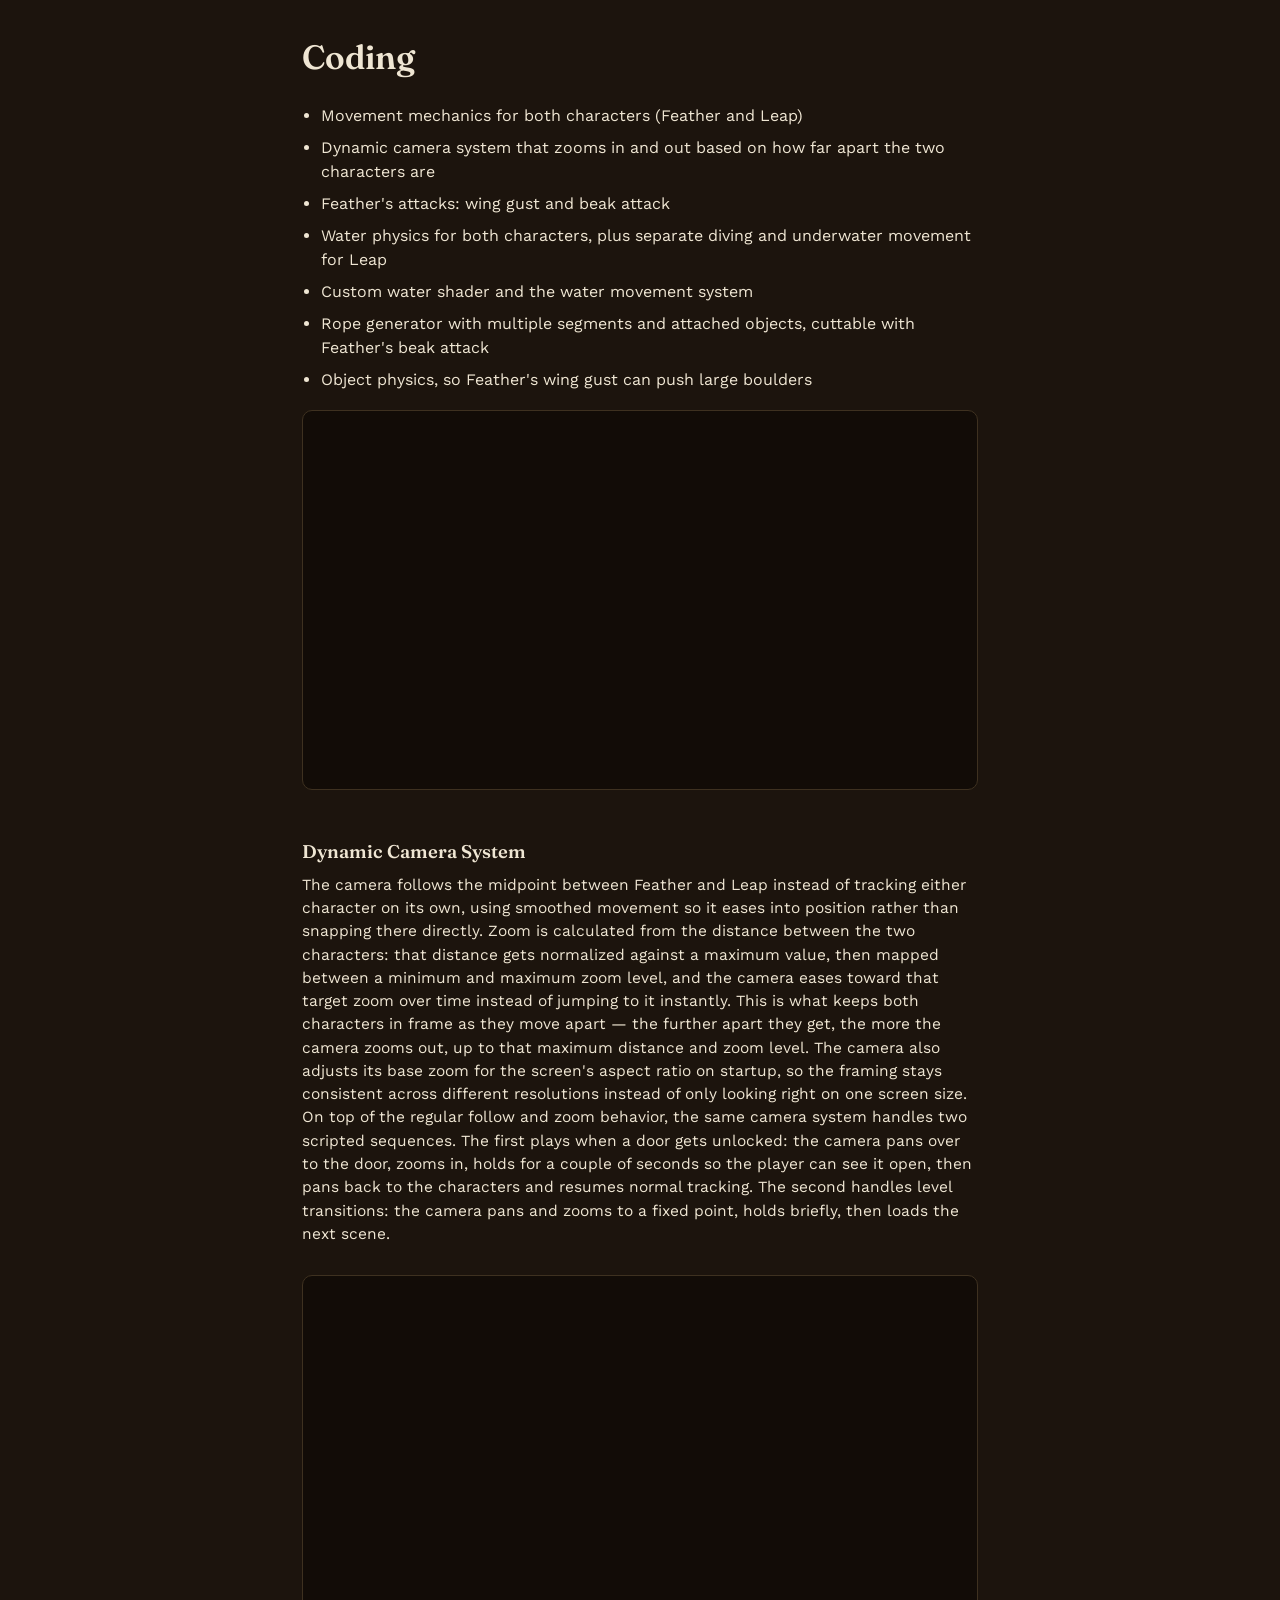
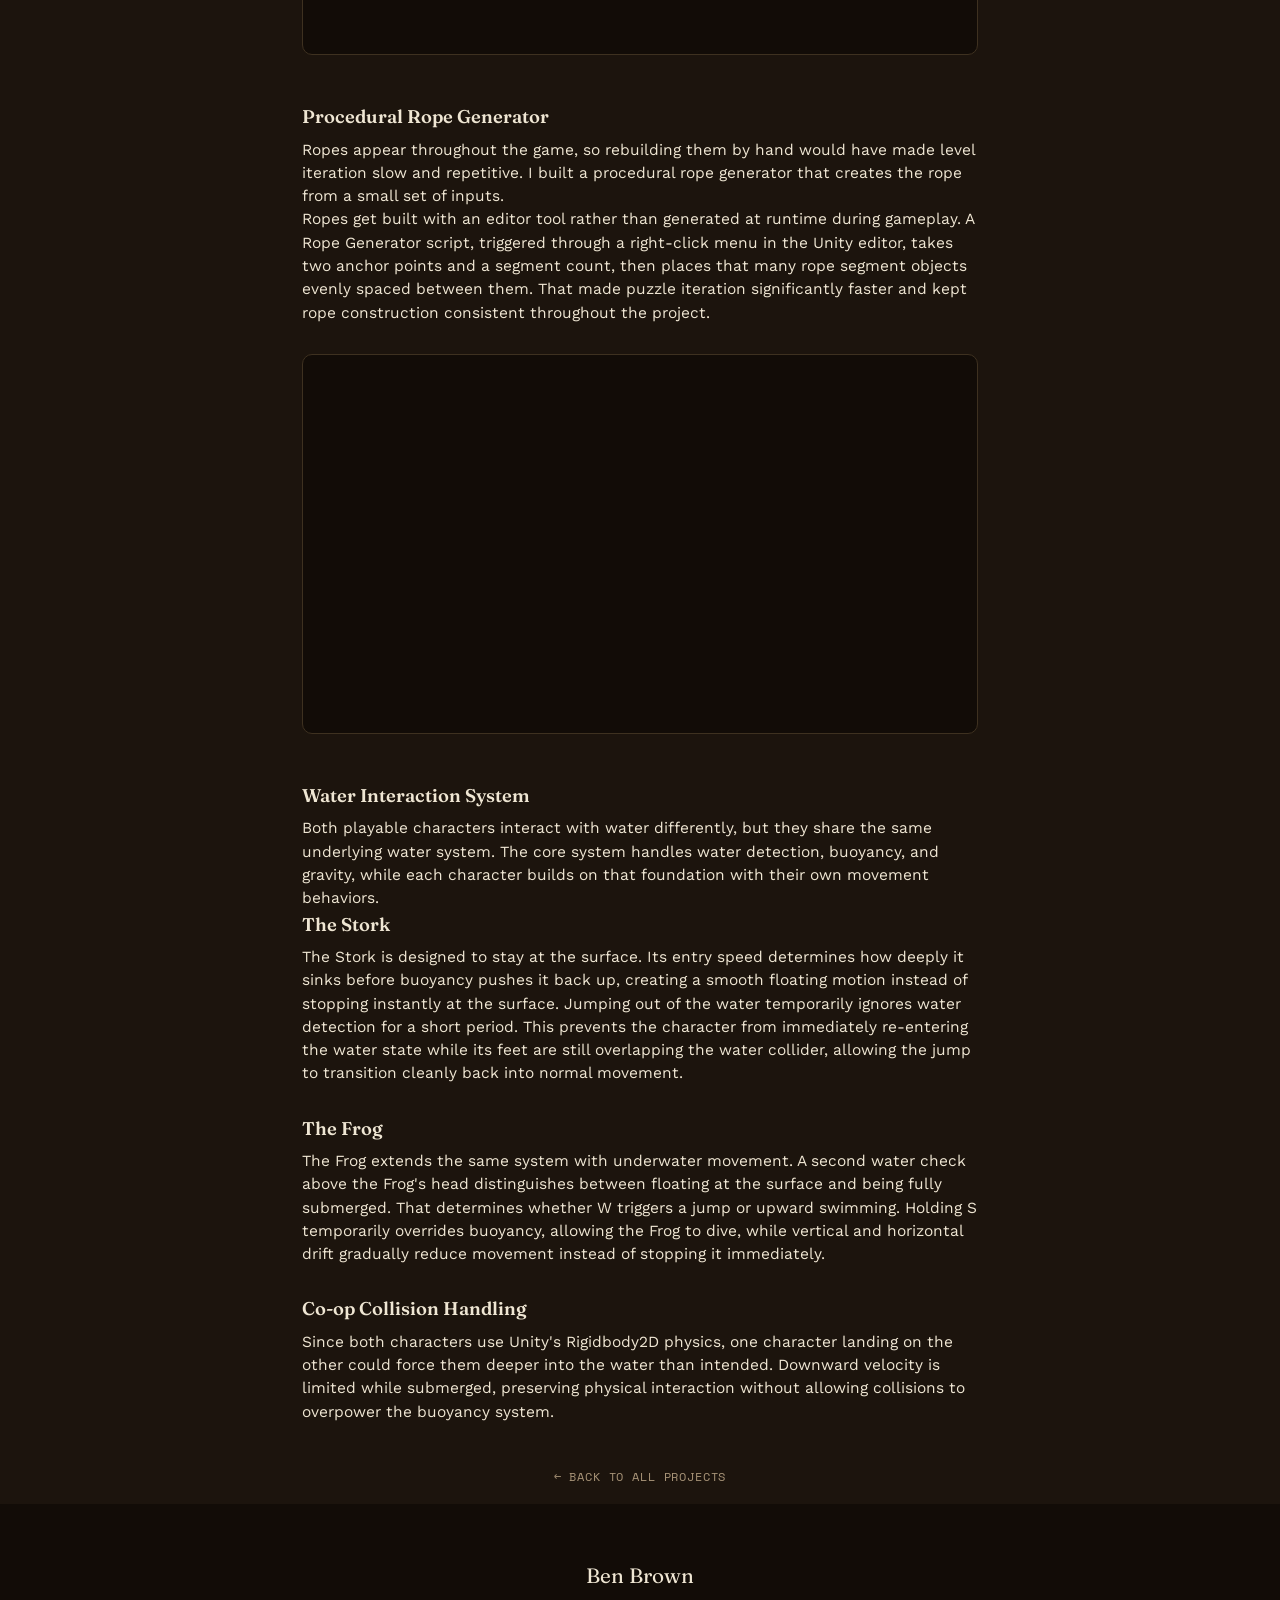
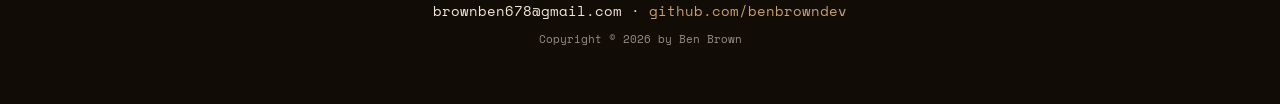
==== commit a2b55d1a: "Add files via upload" ====
--- a/featherandleap.html
+++ b/featherandleap.html
@@ -57,6 +57,24 @@
         allowfullscreen>
       </iframe>
     </div>
+  </div>
+
+  <div style="text-align:center; margin:1.8rem 0 2.5rem;">
+    <a href="https://benjaminbrown97.itch.io/featherandleap" target="_blank" rel="noopener" style="
+      display:inline-block;
+      padding:1rem 2.5rem;
+      font-family:'Space Mono',monospace;
+      font-size:.9rem;
+      text-transform:uppercase;
+      letter-spacing:.08em;
+      color:var(--ink);
+      border:none;
+      outline:none;
+      box-shadow:0 0 0 1.5px var(--accent);
+      border-radius:999px;
+      text-decoration:none;
+      transition:background .2s ease, color .2s ease;
+    " onmouseover="this.style.background='var(--accent)';this.style.color='var(--bg-deep)'" onmouseout="this.style.background='';this.style.color='var(--ink)'">Download on itch.io ↗</a>
   </div>
 
   <hr class="section-divider">
--- a/styles.css
+++ b/styles.css
@@ -169,14 +169,51 @@
     font-size:clamp(2rem,4vw,2.75rem);
     margin:0 0 2rem;
   }
+  .section-heading{
+    font-family:'Fraunces',serif;
+    font-weight:600;
+    font-size:clamp(1.4rem,2.5vw,1.8rem);
+    margin:0 0 1.4rem;
+    color:var(--ink);
+  }
+  .section-heading-other{
+    font-family:'Fraunces',serif;
+    font-weight:600;
+    font-size:clamp(1.2rem,2vw,1.5rem);
+    margin:3rem 0 1.2rem;
+    color:var(--ink-soft);
+  }
+
+  /* featured 2-column grid */
+  .grid-featured{
+    display:grid;
+    grid-template-columns:repeat(2,1fr);
+    gap:2rem;
+    margin-bottom:0;
+  }
+  .grid-featured .tile-featured{
+    border:1px solid var(--line);
+  }
+  /* standard 3-column grid for other projects */
   .grid{
     display:grid;
     grid-template-columns:repeat(3,1fr);
     gap:2rem;
   }
-  @media (max-width:980px){ .grid{ grid-template-columns:repeat(2,1fr); } }
+
+  /* featured tile — bigger media, larger title, square corners */
+  .tile-featured{ border-radius:0; }
+  .tile-featured .tile-media{ aspect-ratio:16/9; border-radius:0; }
+  .tile-featured .tile-title{ font-size:1.7rem; }
+  .tile-featured .tile-body{ padding:1.5rem 1.6rem 1.8rem; }
+
+  @media (max-width:980px){
+    .grid{ grid-template-columns:repeat(2,1fr); }
+    .grid-featured{ grid-template-columns:repeat(2,1fr); }
+  }
   @media (max-width:620px){
     .grid{ grid-template-columns:1fr; }
+    .grid-featured{ grid-template-columns:1fr; }
     .hero{ padding:4rem 1.25rem 2.5rem; }
     section.work{ padding:1rem 1.25rem 4rem; }
     .nav-inner{ padding:1rem 1.25rem; }
@@ -477,7 +514,7 @@
   }
   .subsection p{
     font-size:.97rem;
-    color:var(--ink-soft);
+    color:var(--ink);
     margin:0;
   }
   .subsection ul{
@@ -486,7 +523,7 @@
   }
   .subsection ul li{
     font-size:.97rem;
-    color:var(--ink-soft);
+    color:var(--ink);
     margin-bottom:.4rem;
   }
   .subsection ul li:last-child{ margin-bottom:0; }
@@ -595,7 +632,7 @@
   }
   .bug-block p{
     font-size:.97rem;
-    color:var(--ink-soft);
+    color:var(--ink);
     margin:0;
   }
 
@@ -605,7 +642,7 @@
     border-radius:10px;
     padding:1.5rem 1.75rem;
   }
-  .decision-block p{ font-size:.97rem; color:var(--ink-soft); margin:0 0 .9rem; }
+  .decision-block p{ font-size:.97rem; color:var(--ink); margin:0 0 .9rem; }
   .decision-block p:last-child{ margin-bottom:0; }
 
   .footer-nav{
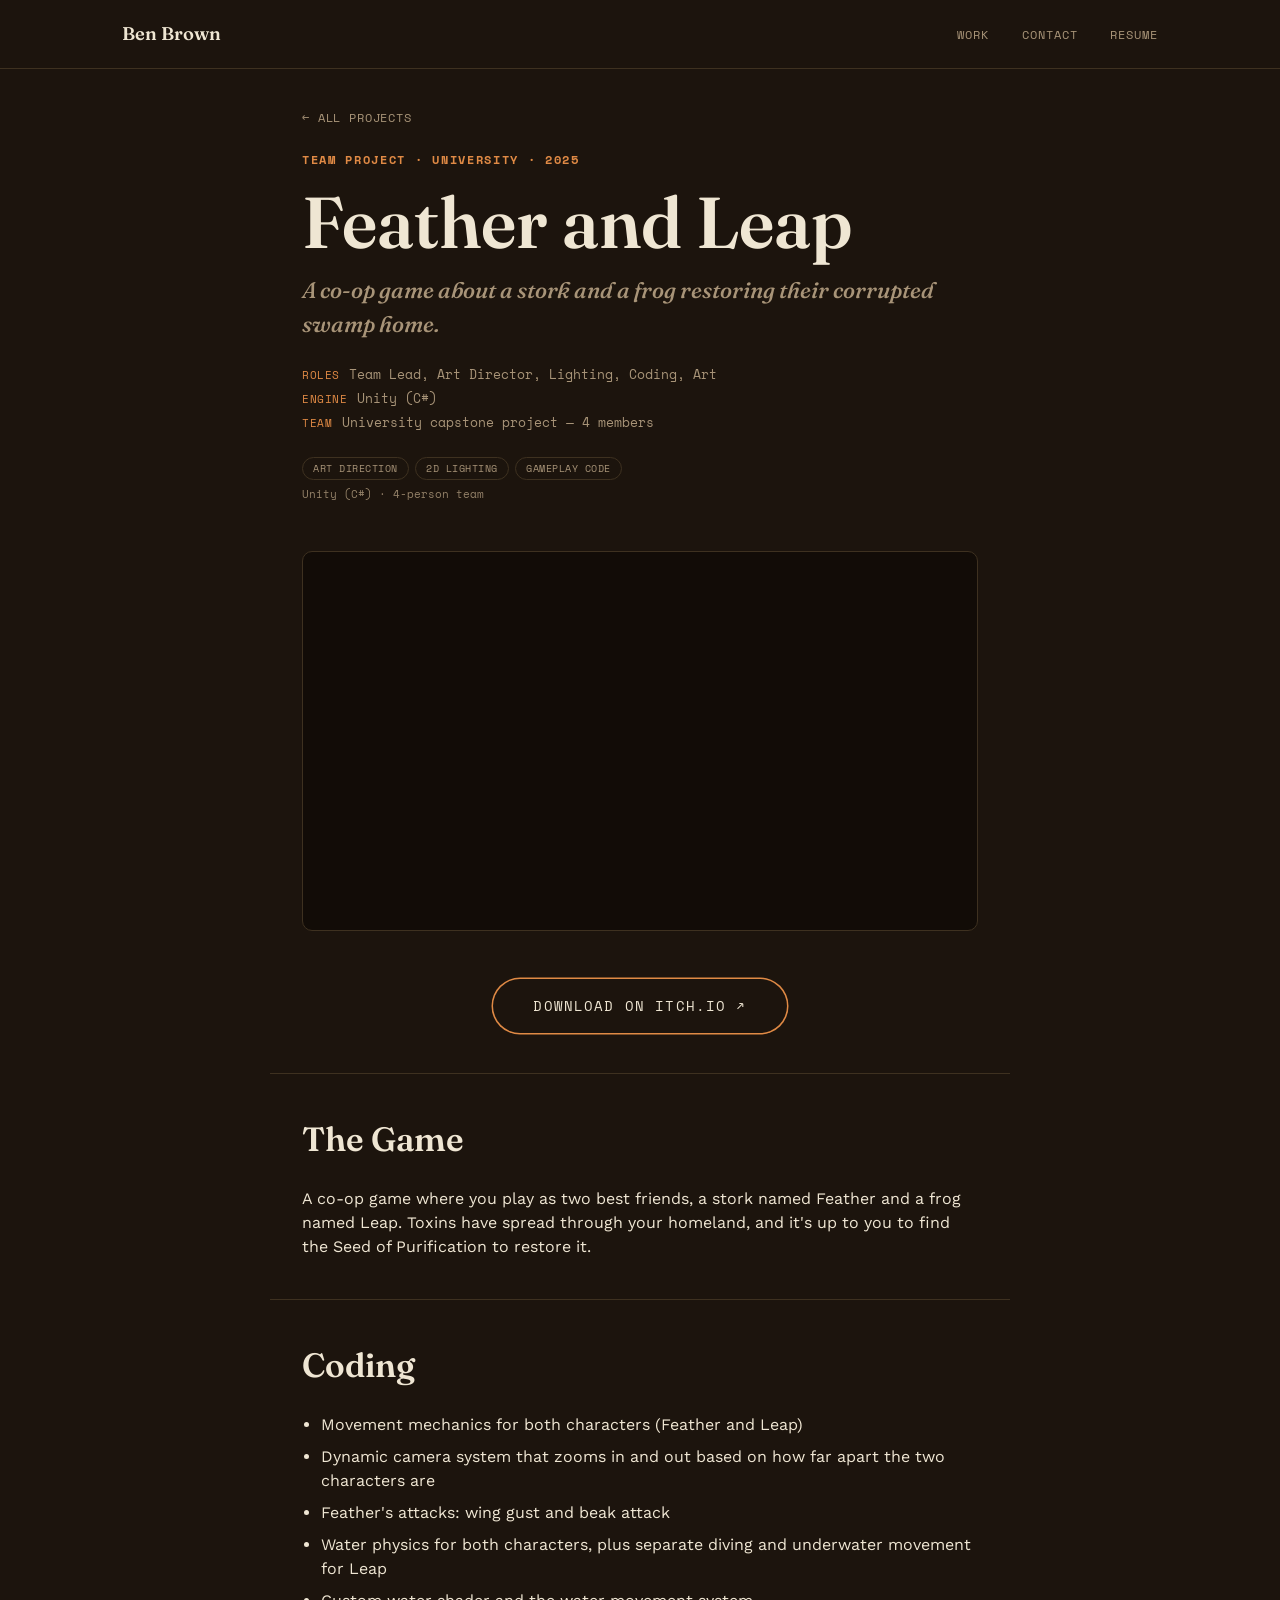
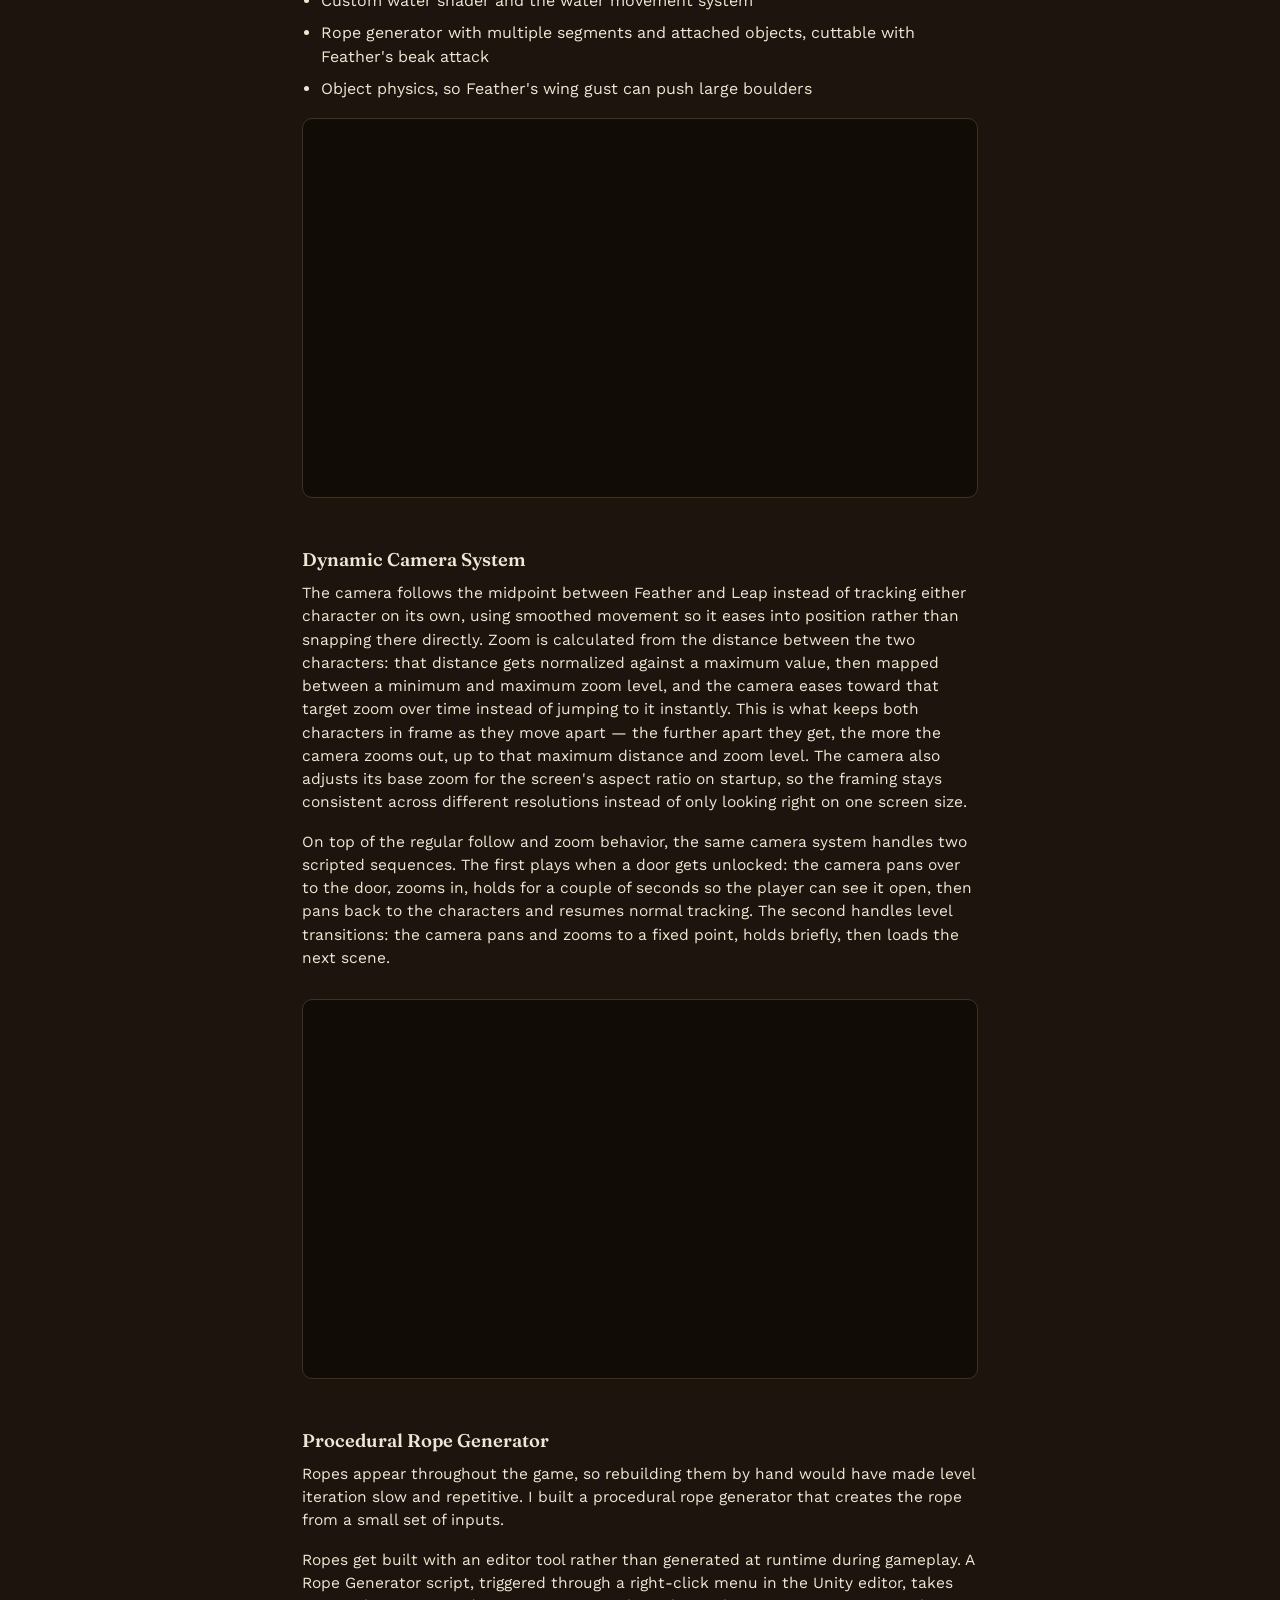
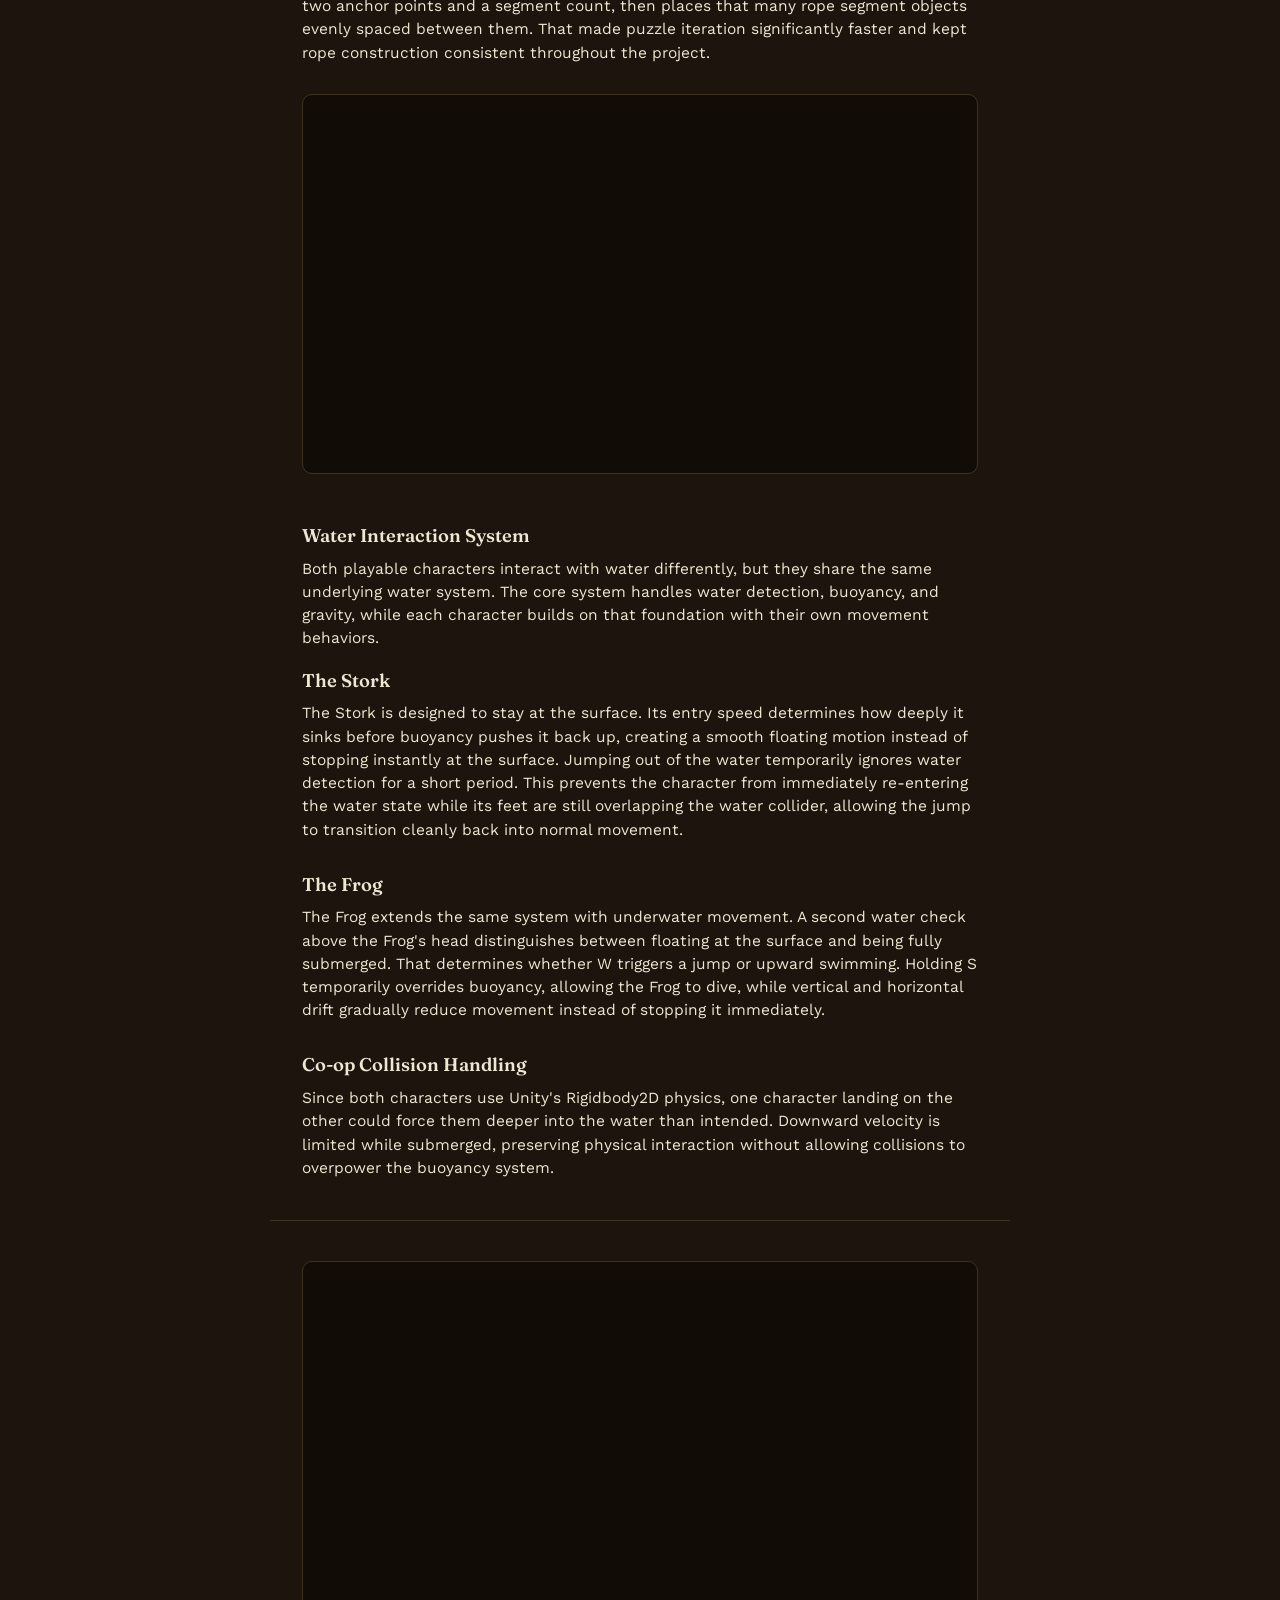
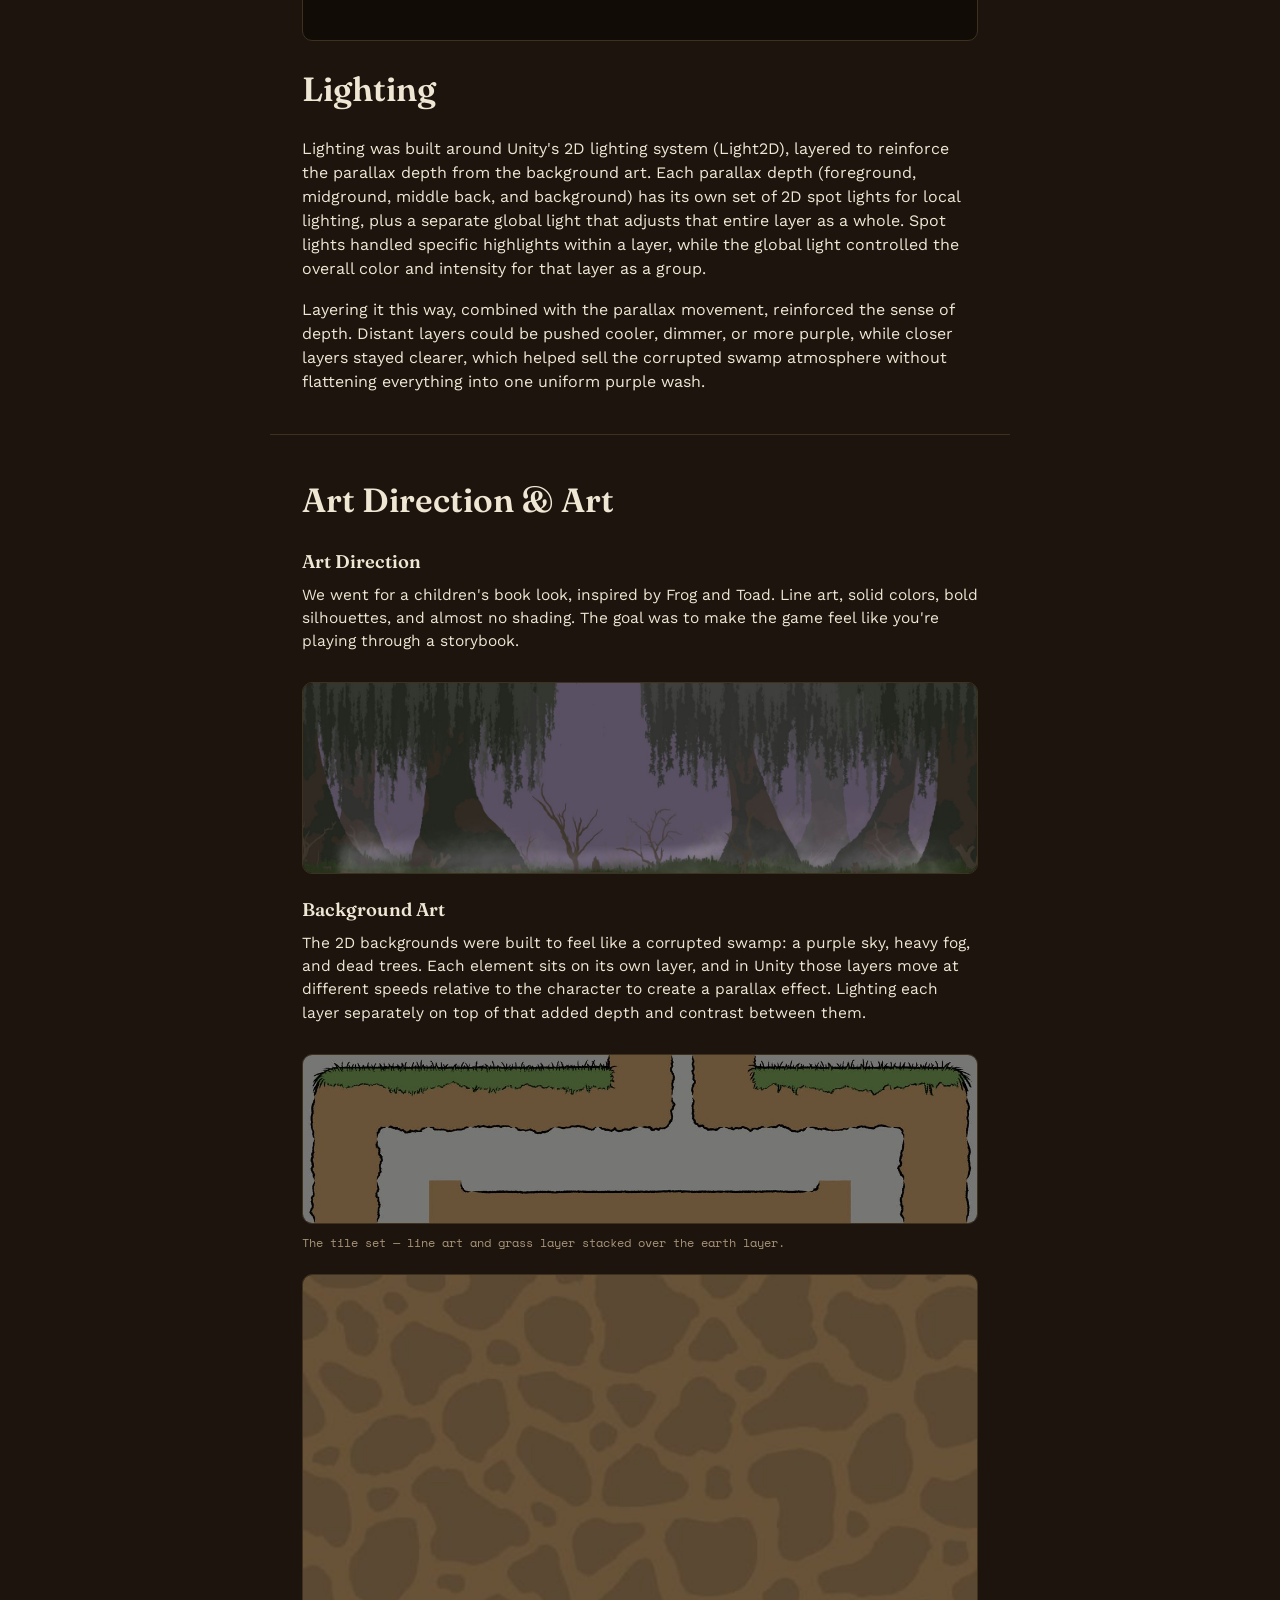
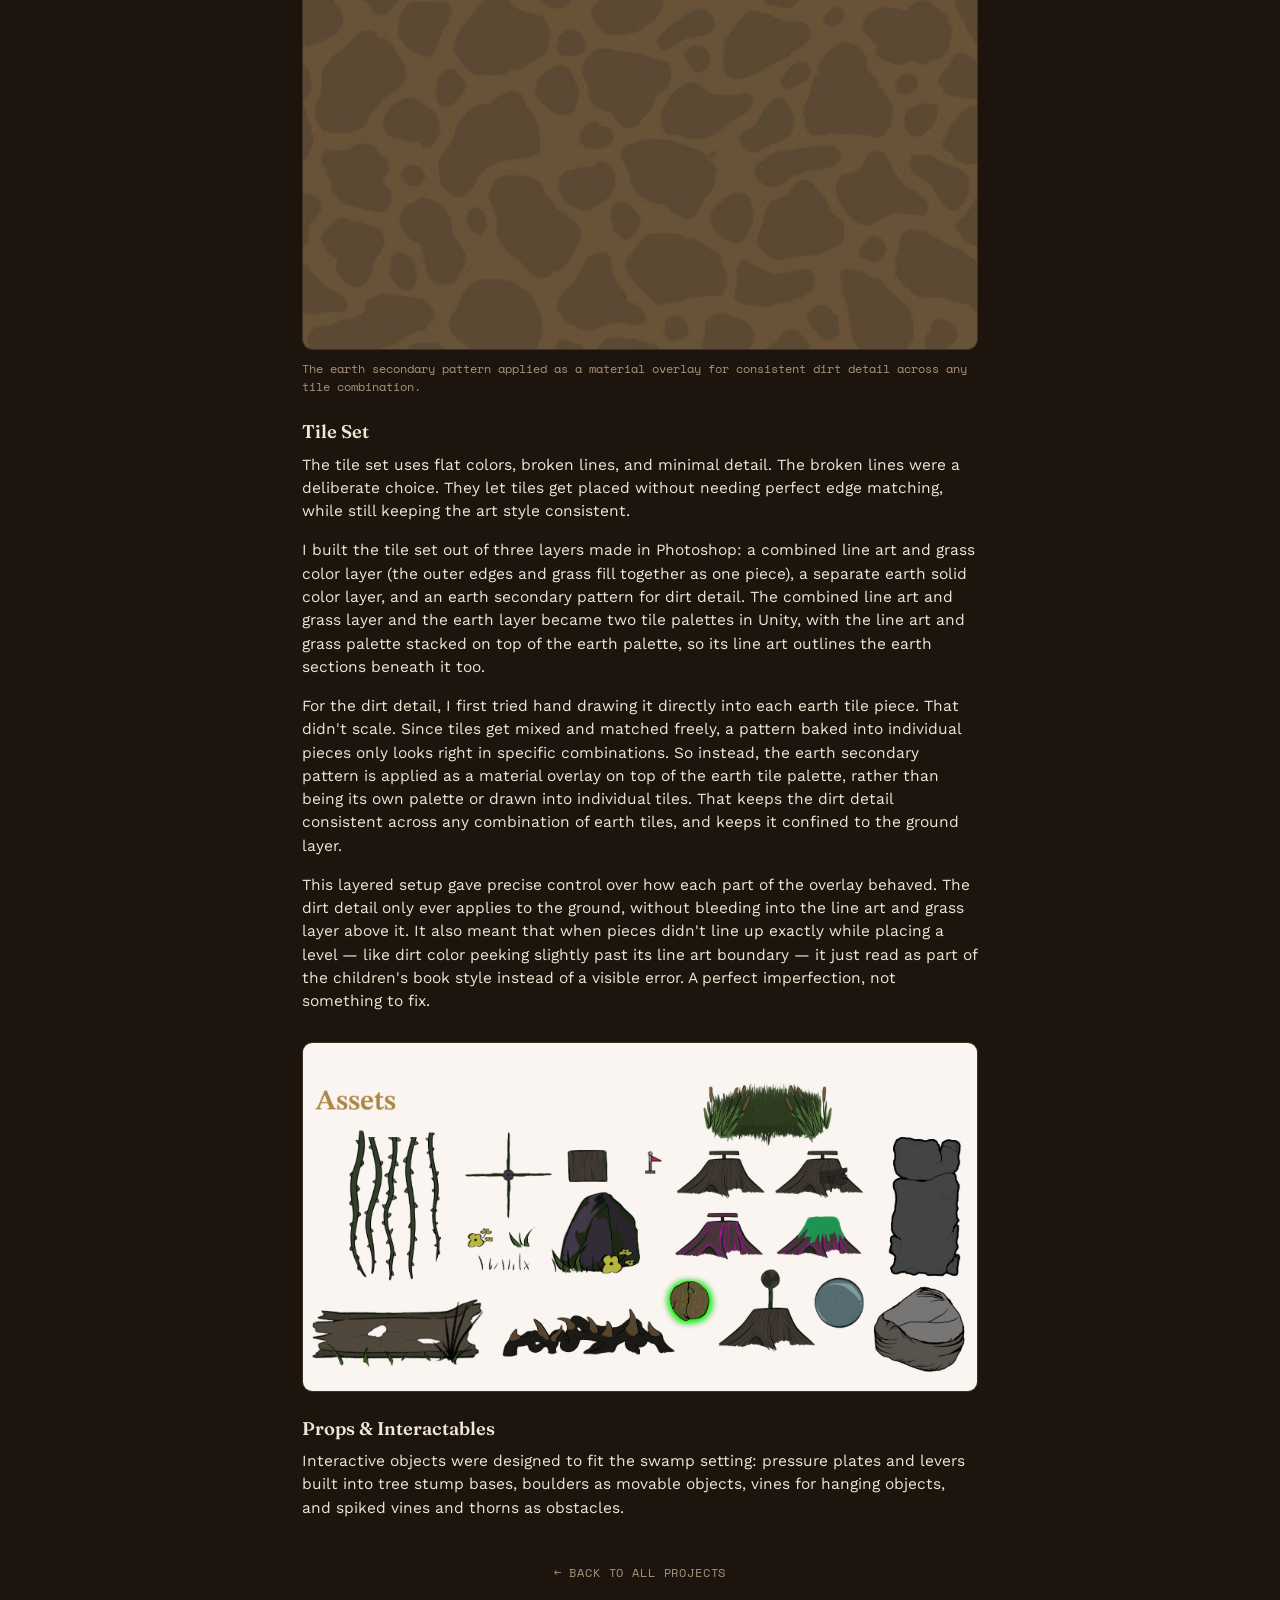
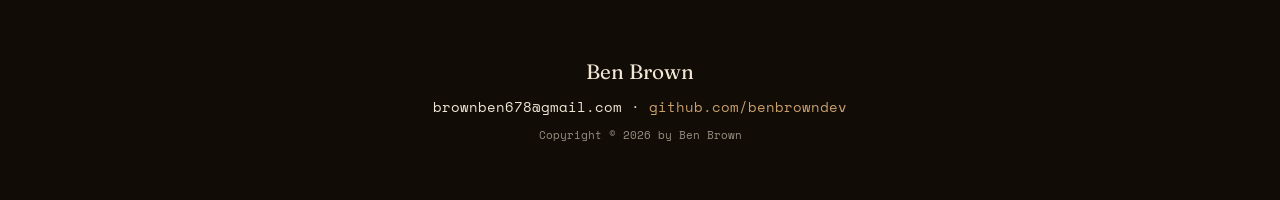
==== commit 8557209e: "Add files via upload" ====
--- a/featherandleap.html
+++ b/featherandleap.html
@@ -87,6 +87,101 @@
   <hr class="section-divider">
 
   <section class="content-section">
+    <h2>Coding</h2>
+    <ul>
+      <li>Movement mechanics for both characters (Feather and Leap)</li>
+      <li>Dynamic camera system that zooms in and out based on how far apart the two characters are</li>
+      <li>Feather's attacks: wing gust and beak attack</li>
+      <li>Water physics for both characters, plus separate diving and underwater movement for Leap</li>
+      <li>Custom water shader and the water movement system</li>
+      <li>Rope generator with multiple segments and attached objects, cuttable with Feather's beak attack</li>
+      <li>Object physics, so Feather's wing gust can push large boulders</li>
+    </ul>
+
+    <div class="subsection">
+      <div class="video-frame" style="padding:0;">
+        <div class="frame-inner">
+          <iframe
+            src="https://www.youtube.com/embed/HpCPGy61X7c"
+            title="Feather and Leap dynamic camera system"
+            allow="accelerometer; autoplay; clipboard-write; encrypted-media; gyroscope; picture-in-picture"
+            allowfullscreen>
+          </iframe>
+        </div>
+      </div>
+      <h3>Dynamic Camera System</h3>
+      <p>The camera follows the midpoint between Feather and Leap instead of tracking either character on its own, using smoothed movement so it eases into position rather than snapping there directly. Zoom is calculated from the distance between the two characters: that distance gets normalized against a maximum value, then mapped between a minimum and maximum zoom level, and the camera eases toward that target zoom over time instead of jumping to it instantly. This is what keeps both characters in frame as they move apart — the further apart they get, the more the camera zooms out, up to that maximum distance and zoom level. The camera also adjusts its base zoom for the screen's aspect ratio on startup, so the framing stays consistent across different resolutions instead of only looking right on one screen size.</p>
+      <p>On top of the regular follow and zoom behavior, the same camera system handles two scripted sequences. The first plays when a door gets unlocked: the camera pans over to the door, zooms in, holds for a couple of seconds so the player can see it open, then pans back to the characters and resumes normal tracking. The second handles level transitions: the camera pans and zooms to a fixed point, holds briefly, then loads the next scene.</p>
+    </div>
+
+    <div class="subsection">
+      <div class="video-frame" style="padding:0;">
+        <div class="frame-inner">
+          <iframe
+            src="https://www.youtube.com/embed/1d11smRHD5E"
+            title="Feather and Leap rope generator"
+            allow="accelerometer; autoplay; clipboard-write; encrypted-media; gyroscope; picture-in-picture"
+            allowfullscreen>
+          </iframe>
+        </div>
+      </div>
+      <h3>Procedural Rope Generator</h3>
+      <p>Ropes appear throughout the game, so rebuilding them by hand would have made level iteration slow and repetitive. I built a procedural rope generator that creates the rope from a small set of inputs.</p>
+      <p>Ropes get built with an editor tool rather than generated at runtime during gameplay. A Rope Generator script, triggered through a right-click menu in the Unity editor, takes two anchor points and a segment count, then places that many rope segment objects evenly spaced between them. That made puzzle iteration significantly faster and kept rope construction consistent throughout the project.</p>
+    </div>
+
+    <div class="subsection">
+      <div class="video-frame" style="padding:0;">
+        <div class="frame-inner">
+          <iframe
+            src="https://www.youtube.com/embed/TZPwnoOrTxc"
+            title="Feather and Leap water interaction system"
+            allow="accelerometer; autoplay; clipboard-write; encrypted-media; gyroscope; picture-in-picture"
+            allowfullscreen>
+          </iframe>
+        </div>
+      </div>
+      <h3>Water Interaction System</h3>
+      <p>Both playable characters interact with water differently, but they share the same underlying water system. The core system handles water detection, buoyancy, and gravity, while each character builds on that foundation with their own movement behaviors.</p>
+
+      <div class="subsection">
+        <h3>The Stork</h3>
+        <p>The Stork is designed to stay at the surface. Its entry speed determines how deeply it sinks before buoyancy pushes it back up, creating a smooth floating motion instead of stopping instantly at the surface. Jumping out of the water temporarily ignores water detection for a short period. This prevents the character from immediately re-entering the water state while its feet are still overlapping the water collider, allowing the jump to transition cleanly back into normal movement.</p>
+      </div>
+
+      <div class="subsection">
+        <h3>The Frog</h3>
+        <p>The Frog extends the same system with underwater movement. A second water check above the Frog's head distinguishes between floating at the surface and being fully submerged. That determines whether W triggers a jump or upward swimming. Holding S temporarily overrides buoyancy, allowing the Frog to dive, while vertical and horizontal drift gradually reduce movement instead of stopping it immediately.</p>
+      </div>
+
+      <div class="subsection">
+        <h3>Co-op Collision Handling</h3>
+        <p>Since both characters use Unity's Rigidbody2D physics, one character landing on the other could force them deeper into the water than intended. Downward velocity is limited while submerged, preserving physical interaction without allowing collisions to overpower the buoyancy system.</p>
+      </div>
+    </div>
+  </section>
+
+  <hr class="section-divider">
+
+  <section class="content-section">
+    <div class="image-frame" style="margin:0 0 1.4rem;">
+      <div class="frame-inner">
+        <iframe
+          src="https://www.youtube.com/embed/hZv-W7la1NE"
+          title="Feather and Leap 2D lighting and parallax"
+          allow="accelerometer; autoplay; clipboard-write; encrypted-media; gyroscope; picture-in-picture"
+          allowfullscreen>
+        </iframe>
+      </div>
+    </div>
+    <h2>Lighting</h2>
+    <p>Lighting was built around Unity's 2D lighting system (Light2D), layered to reinforce the parallax depth from the background art. Each parallax depth (foreground, midground, middle back, and background) has its own set of 2D spot lights for local lighting, plus a separate global light that adjusts that entire layer as a whole. Spot lights handled specific highlights within a layer, while the global light controlled the overall color and intensity for that layer as a group.</p>
+    <p>Layering it this way, combined with the parallax movement, reinforced the sense of depth. Distant layers could be pushed cooler, dimmer, or more purple, while closer layers stayed clearer, which helped sell the corrupted swamp atmosphere without flattening everything into one uniform purple wash.</p>
+  </section>
+
+  <hr class="section-divider">
+
+  <section class="content-section">
     <h2>Art Direction &amp; Art</h2>
 
     <div class="subsection">
@@ -127,101 +222,6 @@
     </div>
   </section>
 
-  <hr class="section-divider">
-
-  <section class="content-section">
-    <div class="image-frame" style="margin:0 0 1.4rem;">
-      <div class="frame-inner">
-        <iframe
-          src="https://www.youtube.com/embed/hZv-W7la1NE"
-          title="Feather and Leap 2D lighting and parallax"
-          allow="accelerometer; autoplay; clipboard-write; encrypted-media; gyroscope; picture-in-picture"
-          allowfullscreen>
-        </iframe>
-      </div>
-    </div>
-    <h2>Lighting</h2>
-    <p>Lighting was built around Unity's 2D lighting system (Light2D), layered to reinforce the parallax depth from the background art. Each parallax depth (foreground, midground, middle back, and background) has its own set of 2D spot lights for local lighting, plus a separate global light that adjusts that entire layer as a whole. Spot lights handled specific highlights within a layer, while the global light controlled the overall color and intensity for that layer as a group.</p>
-    <p>Layering it this way, combined with the parallax movement, reinforced the sense of depth. Distant layers could be pushed cooler, dimmer, or more purple, while closer layers stayed clearer, which helped sell the corrupted swamp atmosphere without flattening everything into one uniform purple wash.</p>
-  </section>
-
-  <hr class="section-divider">
-
-  <section class="content-section">
-    <h2>Coding</h2>
-    <ul>
-      <li>Movement mechanics for both characters (Feather and Leap)</li>
-      <li>Dynamic camera system that zooms in and out based on how far apart the two characters are</li>
-      <li>Feather's attacks: wing gust and beak attack</li>
-      <li>Water physics for both characters, plus separate diving and underwater movement for Leap</li>
-      <li>Custom water shader and the water movement system</li>
-      <li>Rope generator with multiple segments and attached objects, cuttable with Feather's beak attack</li>
-      <li>Object physics, so Feather's wing gust can push large boulders</li>
-    </ul>
-
-    <div class="subsection">
-      <div class="video-frame" style="padding:0;">
-        <div class="frame-inner">
-          <iframe
-            src="https://www.youtube.com/embed/HpCPGy61X7c"
-            title="Feather and Leap dynamic camera system"
-            allow="accelerometer; autoplay; clipboard-write; encrypted-media; gyroscope; picture-in-picture"
-            allowfullscreen>
-          </iframe>
-        </div>
-      </div>
-      <h3>Dynamic Camera System</h3>
-      <p>The camera follows the midpoint between Feather and Leap instead of tracking either character on its own, using smoothed movement so it eases into position rather than snapping there directly. Zoom is calculated from the distance between the two characters: that distance gets normalized against a maximum value, then mapped between a minimum and maximum zoom level, and the camera eases toward that target zoom over time instead of jumping to it instantly. This is what keeps both characters in frame as they move apart — the further apart they get, the more the camera zooms out, up to that maximum distance and zoom level. The camera also adjusts its base zoom for the screen's aspect ratio on startup, so the framing stays consistent across different resolutions instead of only looking right on one screen size.</p>
-      <p>On top of the regular follow and zoom behavior, the same camera system handles two scripted sequences. The first plays when a door gets unlocked: the camera pans over to the door, zooms in, holds for a couple of seconds so the player can see it open, then pans back to the characters and resumes normal tracking. The second handles level transitions: the camera pans and zooms to a fixed point, holds briefly, then loads the next scene.</p>
-    </div>
-
-    <div class="subsection">
-      <div class="video-frame" style="padding:0;">
-        <div class="frame-inner">
-          <iframe
-            src="https://www.youtube.com/embed/1d11smRHD5E"
-            title="Feather and Leap rope generator"
-            allow="accelerometer; autoplay; clipboard-write; encrypted-media; gyroscope; picture-in-picture"
-            allowfullscreen>
-          </iframe>
-        </div>
-      </div>
-      <h3>Procedural Rope Generator</h3>
-      <p>Ropes appear throughout the game, so rebuilding them by hand would have made level iteration slow and repetitive. I built a procedural rope generator that creates the rope from a small set of inputs.</p>
-      <p>Ropes get built with an editor tool rather than generated at runtime during gameplay. A Rope Generator script, triggered through a right-click menu in the Unity editor, takes two anchor points and a segment count, then places that many rope segment objects evenly spaced between them. That made puzzle iteration significantly faster and kept rope construction consistent throughout the project.</p>
-    </div>
-
-    <div class="subsection">
-      <div class="video-frame" style="padding:0;">
-        <div class="frame-inner">
-          <iframe
-            src="https://www.youtube.com/embed/TZPwnoOrTxc"
-            title="Feather and Leap water interaction system"
-            allow="accelerometer; autoplay; clipboard-write; encrypted-media; gyroscope; picture-in-picture"
-            allowfullscreen>
-          </iframe>
-        </div>
-      </div>
-      <h3>Water Interaction System</h3>
-      <p>Both playable characters interact with water differently, but they share the same underlying water system. The core system handles water detection, buoyancy, and gravity, while each character builds on that foundation with their own movement behaviors.</p>
-
-      <div class="subsection">
-        <h3>The Stork</h3>
-        <p>The Stork is designed to stay at the surface. Its entry speed determines how deeply it sinks before buoyancy pushes it back up, creating a smooth floating motion instead of stopping instantly at the surface. Jumping out of the water temporarily ignores water detection for a short period. This prevents the character from immediately re-entering the water state while its feet are still overlapping the water collider, allowing the jump to transition cleanly back into normal movement.</p>
-      </div>
-
-      <div class="subsection">
-        <h3>The Frog</h3>
-        <p>The Frog extends the same system with underwater movement. A second water check above the Frog's head distinguishes between floating at the surface and being fully submerged. That determines whether W triggers a jump or upward swimming. Holding S temporarily overrides buoyancy, allowing the Frog to dive, while vertical and horizontal drift gradually reduce movement instead of stopping it immediately.</p>
-      </div>
-
-      <div class="subsection">
-        <h3>Co-op Collision Handling</h3>
-        <p>Since both characters use Unity's Rigidbody2D physics, one character landing on the other could force them deeper into the water than intended. Downward velocity is limited while submerged, preserving physical interaction without allowing collisions to overpower the buoyancy system.</p>
-      </div>
-    </div>
-  </section>
-
   <nav class="footer-nav">
     <a href="index.html#work">← Back to all projects</a>
   </nav>
--- a/styles.css
+++ b/styles.css
@@ -515,8 +515,9 @@
   .subsection p{
     font-size:.97rem;
     color:var(--ink);
-    margin:0;
-  }
+    margin:0 0 1rem;
+  }
+  .subsection p:last-child{ margin-bottom:0; }
   .subsection ul{
     margin:.6rem 0 0;
     padding-left:1.2rem;
